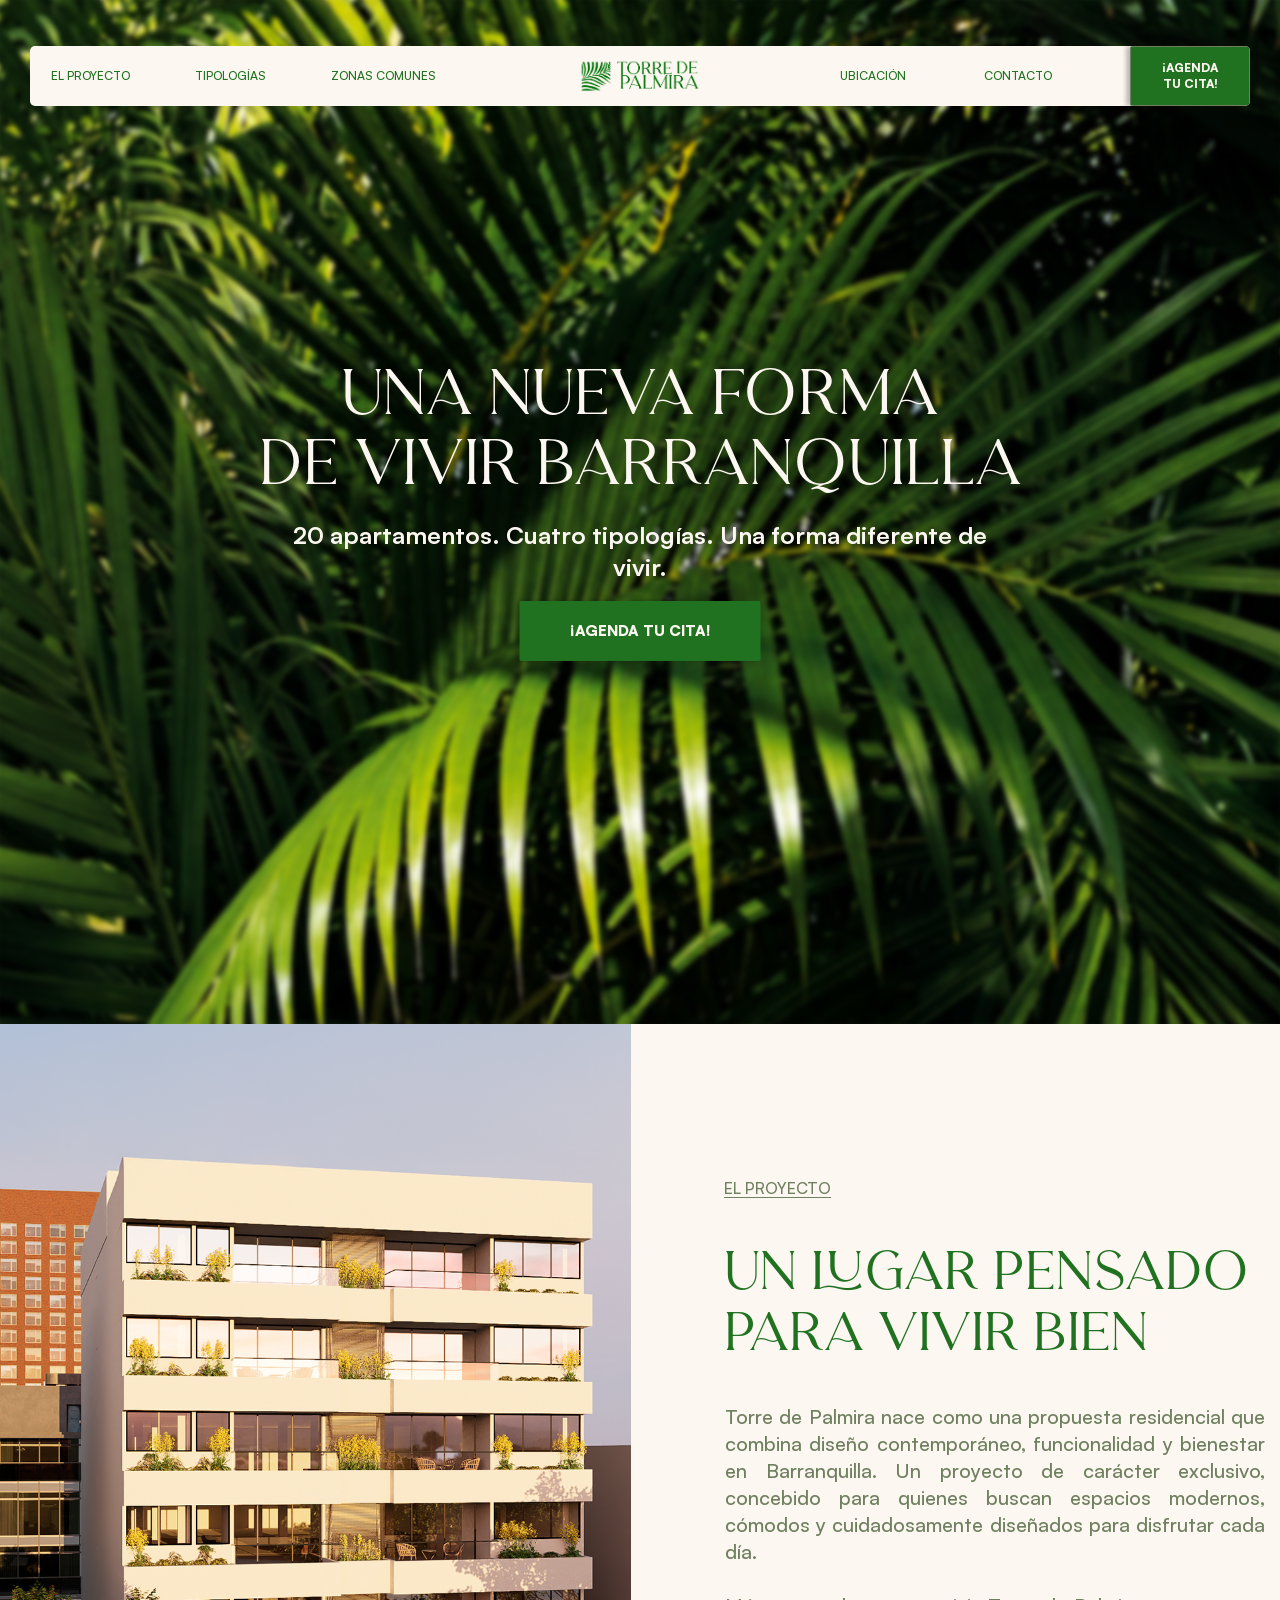
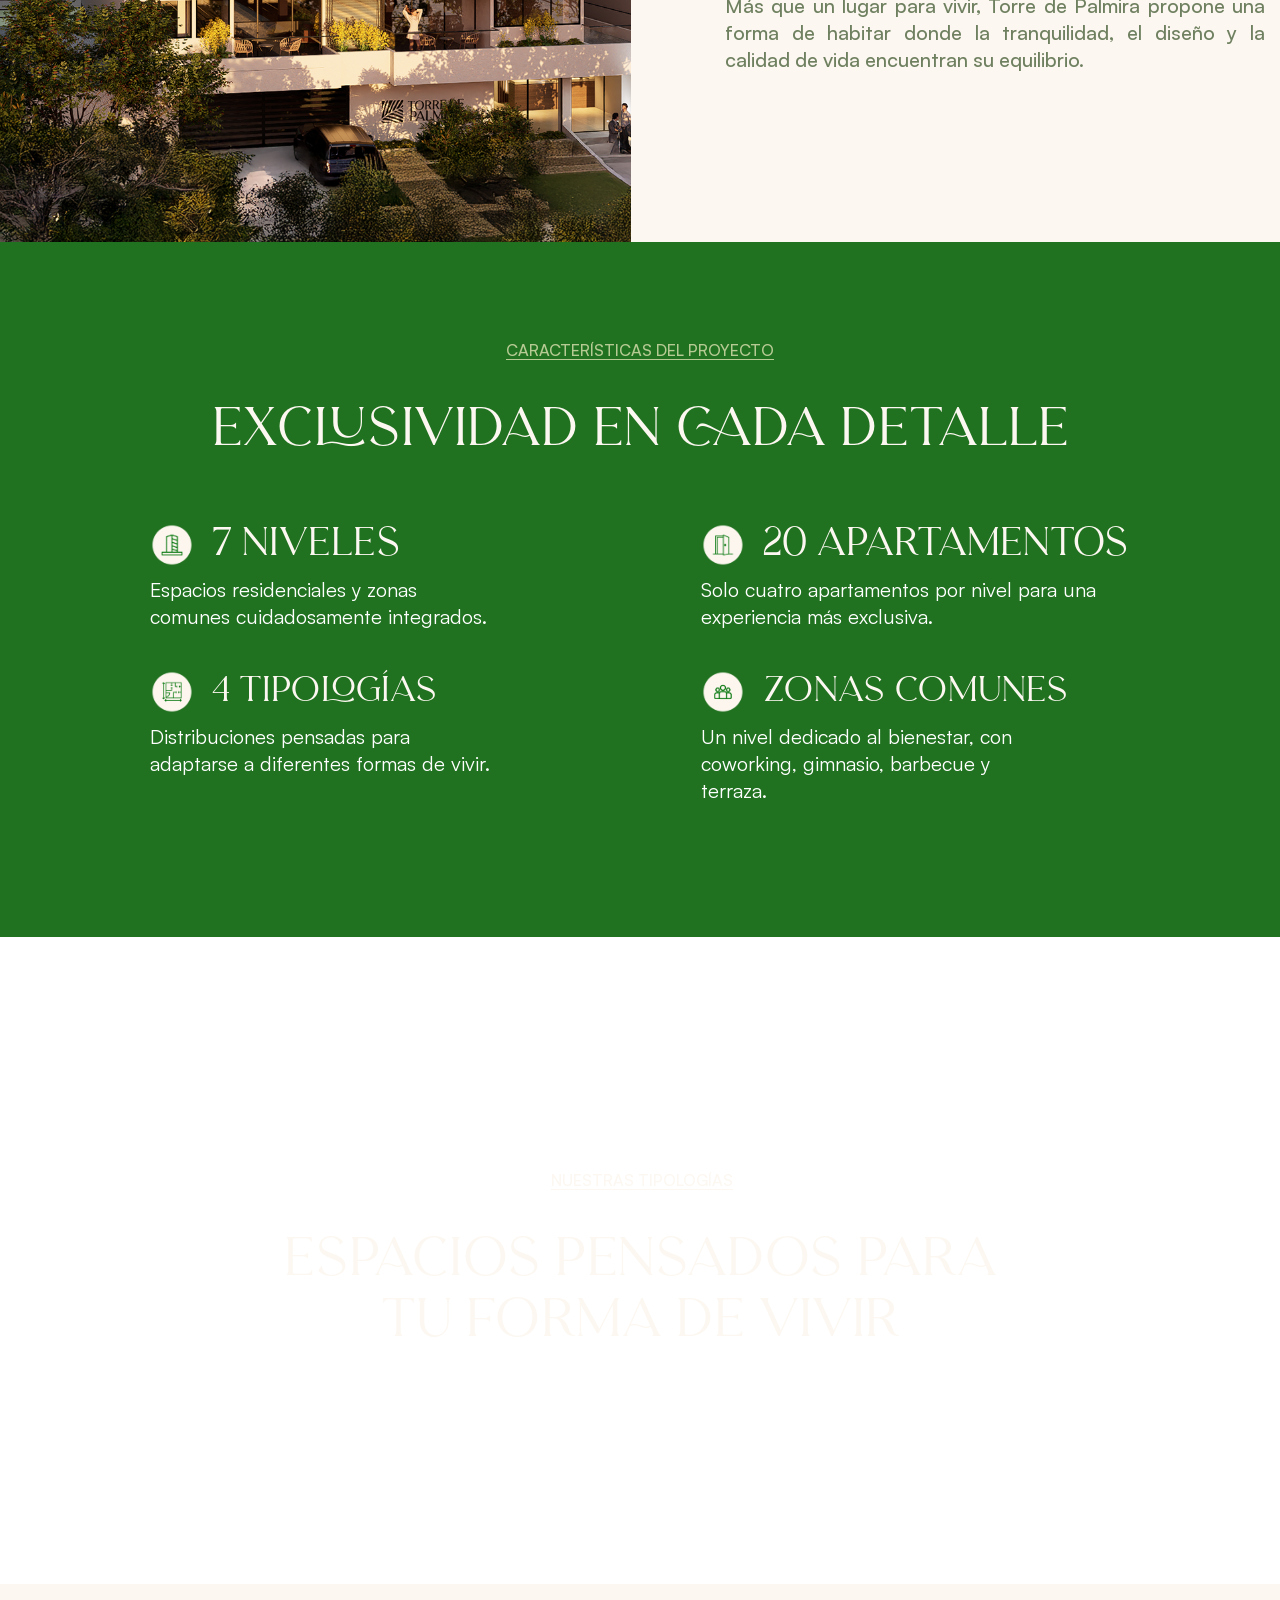
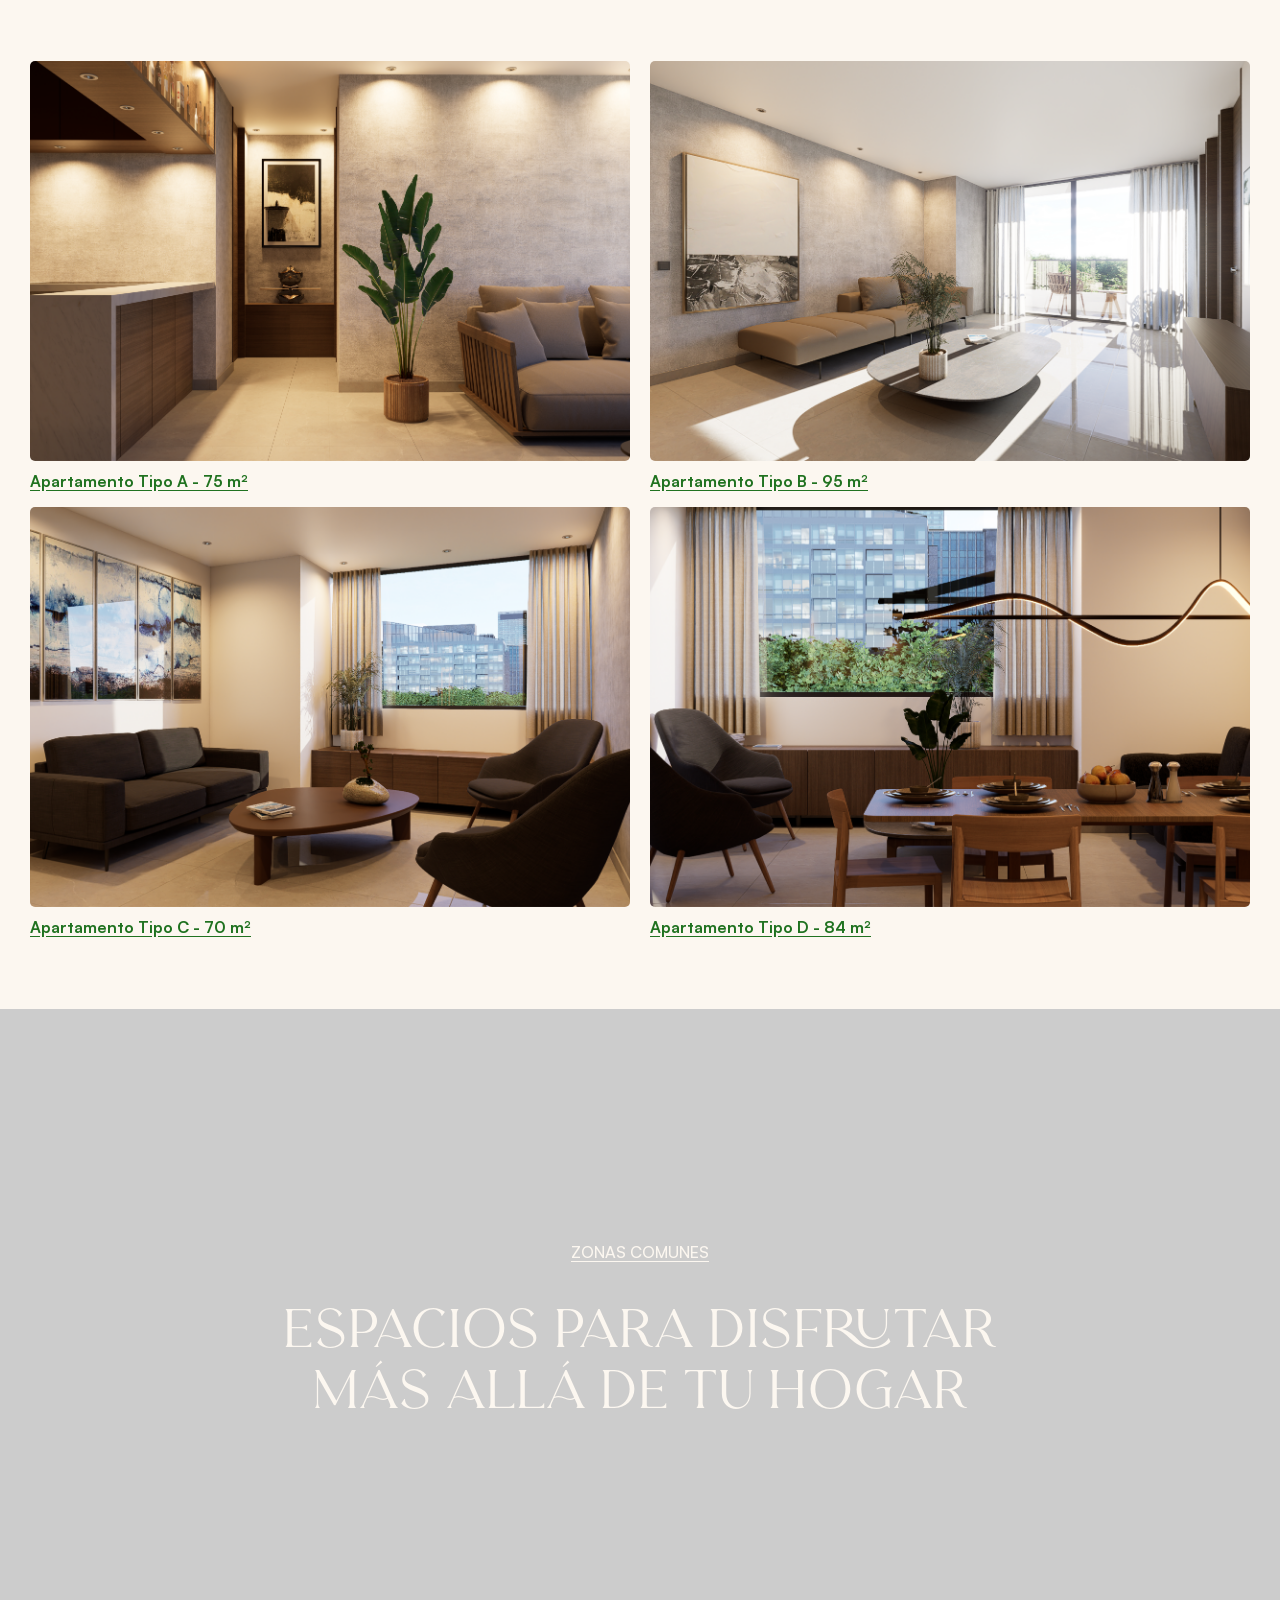
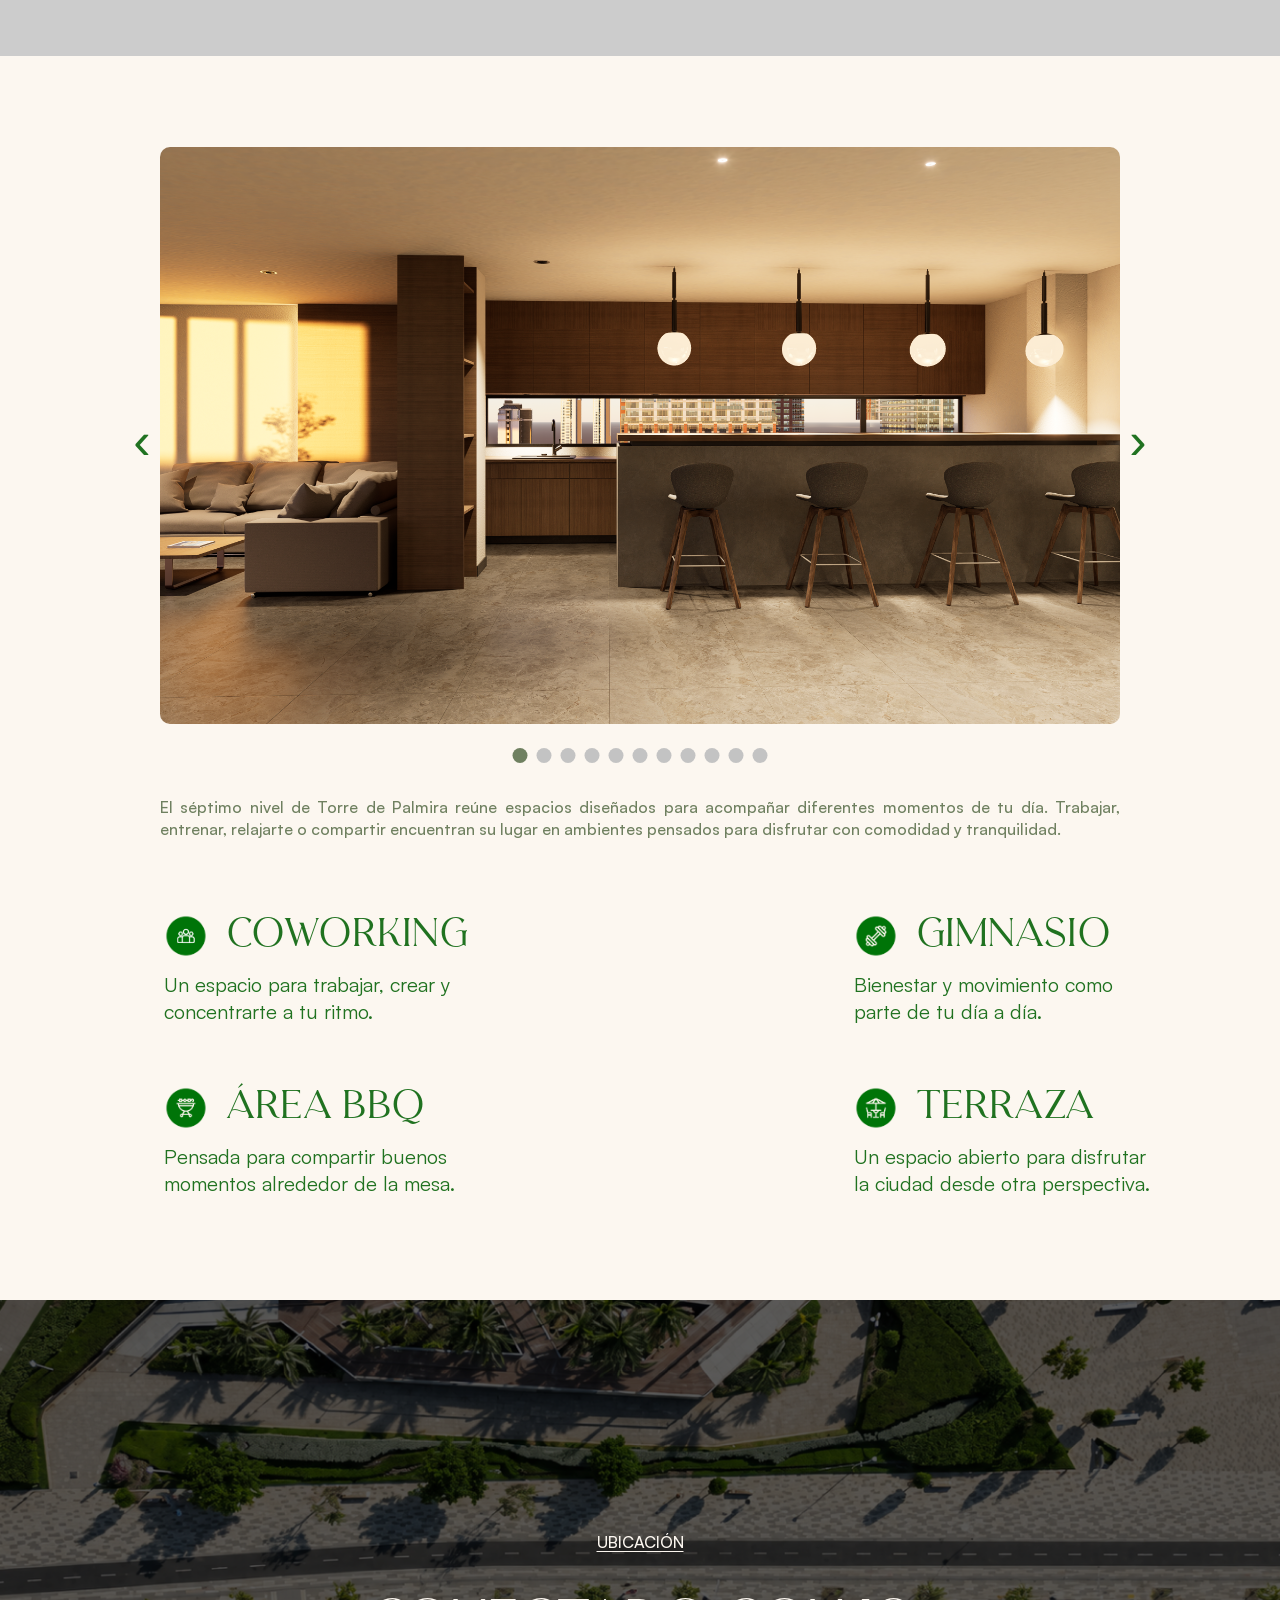
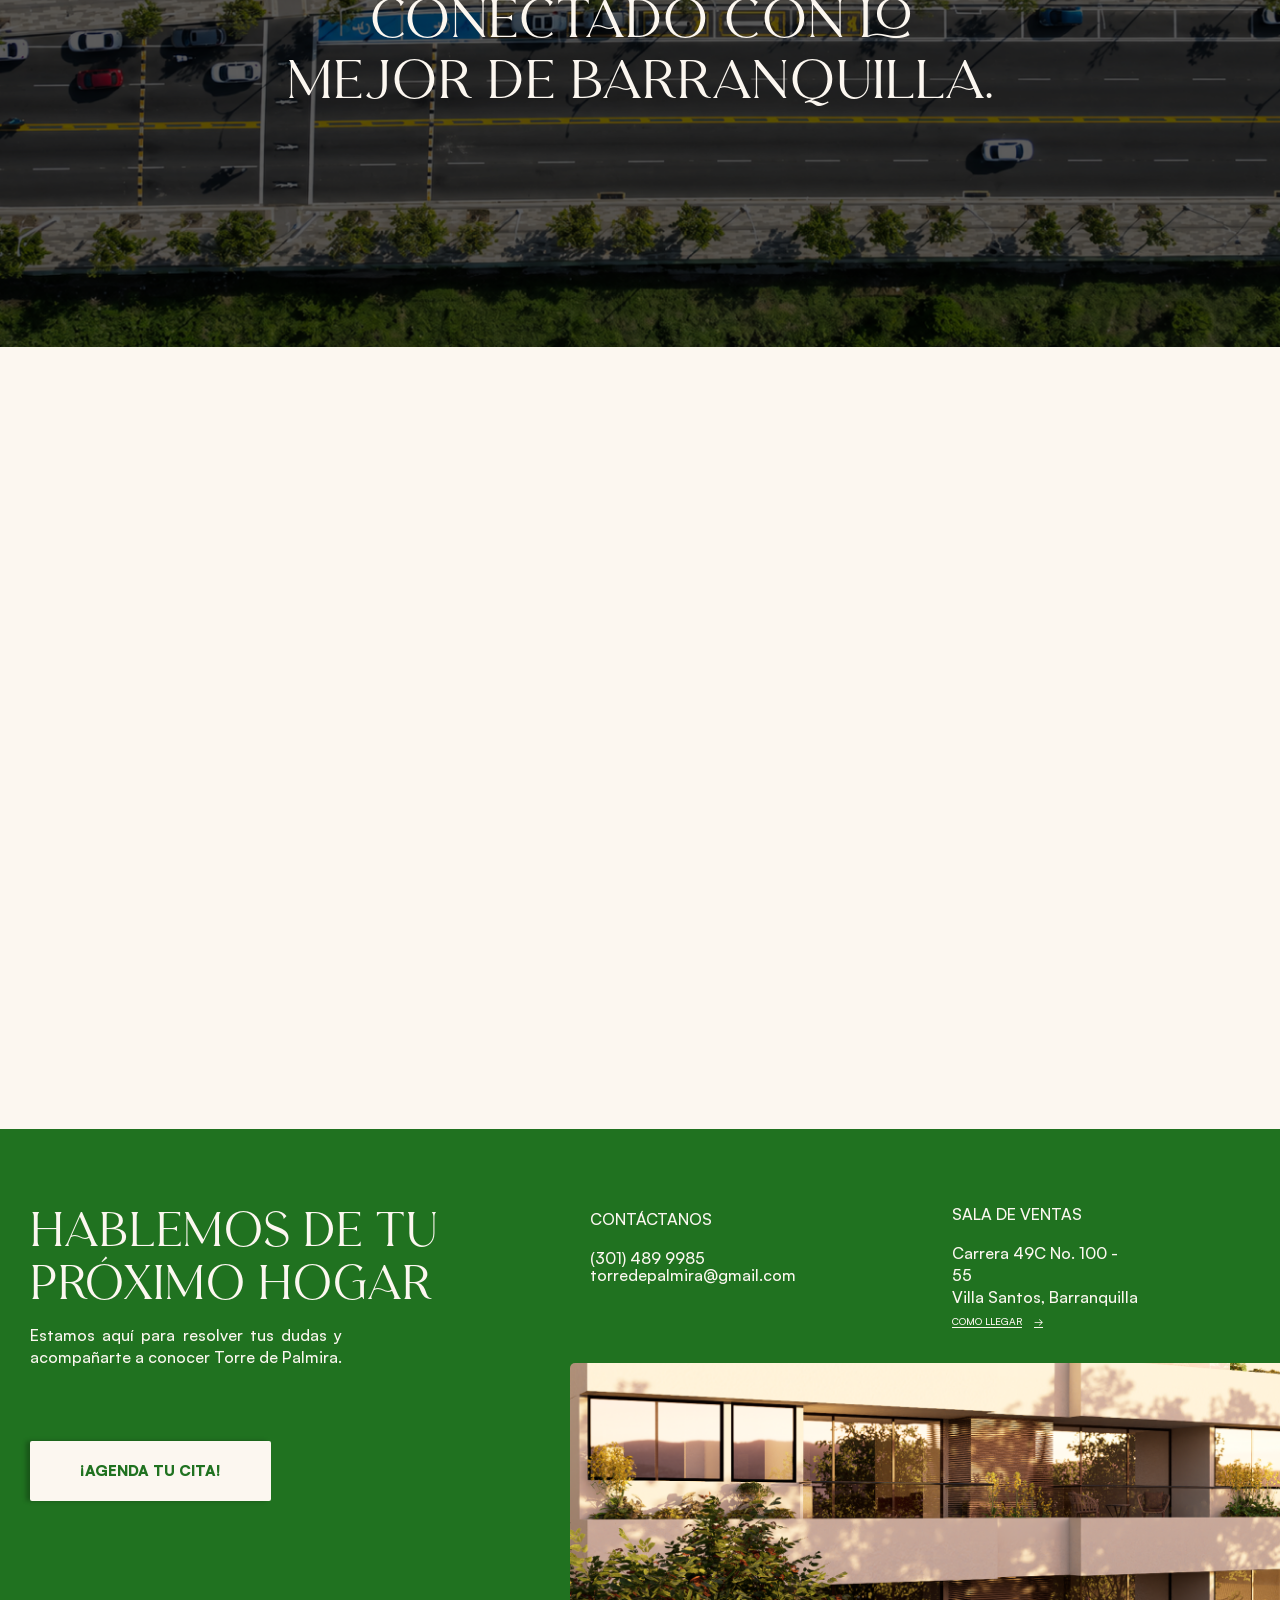
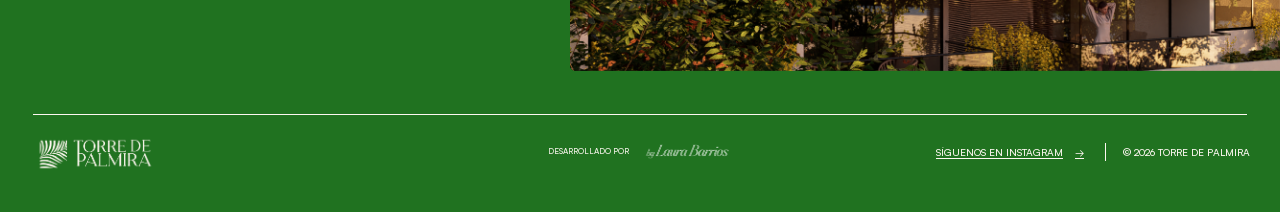
==== index.html @ 894e29ea "Initial commit" ====
<!DOCTYPE html>
<html lang="es">
<head>
  <meta charset="UTF-8">
  <meta name="viewport" content="width=device-width, initial-scale=1.0">

  <title>TDP</title>

  <link rel="stylesheet" href="TDP.css">
</head>

<body>


<header class="navbar">
  <nav class="navbar__container">

    <div class="navbar__left">
      <a href="#proyecto" class="navbar__link">EL PROYECTO</a>
      <a href="#tipologias" class="navbar__link">TIPOLOGÍAS</a>
      <a href="#zonas" class="navbar__link">ZONAS COMUNES</a>
    </div>

    <a href="#" class="navbar__logo">
      <img src="imgTDP/logoNAVBAR.png" alt="Logo TDP">
    </a>

    <div class="navbar__right">
      <a href="#ubicacion" class="navbar__link">UBICACIÓN</a>
      <a href="#contacto" class="navbar__link">CONTACTO</a>

      <a
  href="https://wa.me/573014899985"
  target="_blank"
  rel="noopener noreferrer"
  class="navbar__cta"
>
  ¡AGENDA TU CITA!
</a>

  </nav>
</header>



<section class="hero" id="inicio">

  <div class="hero__background"></div>

  <div class="hero__content">

    <h1 class="hero__title">
      UNA NUEVA FORMA<br>
      DE VIVIR BARRANQUILLA
    </h1>

    <p class="hero__subtitle">
      20 apartamentos. Cuatro tipologías. Una forma diferente de vivir.
    </p>

    <a
  href="https://wa.me/573014899985"
  target="_blank"
  rel="noopener noreferrer"
  class="hero__cta"
>
  ¡AGENDA TU CITA!
</a>

  </div>

</section>


<section class="hero2" id="proyecto">

  <div class="hero2__image">
    <img src="imgTDP/FOTO 2.png" alt="Torre de Palmira">
  </div>

  <div class="hero2__content">

    <a href="#proyecto" class="hero2__eyebrow">
      EL PROYECTO
    </a>

    <h2 class="hero2__title">
      Un lugar pensado para vivir bien
    </h2>

    <p class="hero2__text">Torre de Palmira nace como una propuesta residencial que combina diseño contemporáneo, funcionalidad y bienestar en Barranquilla. Un proyecto de carácter exclusivo, concebido para quienes buscan espacios modernos, cómodos y cuidadosamente diseñados para disfrutar cada día.<br><br>Más que un lugar para vivir, Torre de Palmira propone una forma de habitar donde la tranquilidad, el diseño y la calidad de vida encuentran su equilibrio.</p>

  </div>

</section>






<section class="hero3">

  <div class="hero3__header">

    <p class="hero3__eyebrow">
      CARACTERÍSTICAS DEL PROYECTO
    </p>

    <h2 class="hero3__title">
      Exclusividad en cada detalle
    </h2>

  </div>


  <div class="hero3__features">

    <!-- 7 NIVELES -->
    <div class="hero3__feature">

      <div class="hero3__feature-header">
        <img
          src="imgTDP/7 NIVELES.png"
          alt=""
          class="hero3__icon"
        >

        <h3 class="hero3__feature-title">
          7 niveles
        </h3>
      </div>

      <p class="hero3__feature-text">
        Espacios residenciales y zonas comunes cuidadosamente integrados.
      </p>

    </div>


    <!-- 20 APARTAMENTOS -->
    <div class="hero3__feature">

      <div class="hero3__feature-header">
        <img
          src="imgTDP/20 APARTAMENTOS.png"
          alt=""
          class="hero3__icon"
        >

        <h3 class="hero3__feature-title">
          20 APARTAMENTOS
        </h3>
      </div>

      <p class="hero3__feature-text hero3__feature-text--wide">
        Solo cuatro apartamentos por nivel para una experiencia más exclusiva.
      </p>

    </div>


    <!-- 4 TIPOLOGÍAS -->
    <div class="hero3__feature">

      <div class="hero3__feature-header">
        <img
          src="imgTDP/4 TIPOLOGIAS.png"
          alt=""
          class="hero3__icon"
        >

        <h3 class="hero3__feature-title hero3__feature-title--small">
          4 TIPOLOGÍAS
        </h3>
      </div>

      <p class="hero3__feature-text">
        Distribuciones pensadas para adaptarse a diferentes formas de vivir.
      </p>

    </div>


    <!-- ZONAS COMUNES -->
    <div class="hero3__feature">

      <div class="hero3__feature-header">
        <img
          src="imgTDP/ZONAS COMUNES.png"
          alt=""
          class="hero3__icon"
        >

        <h3 class="hero3__feature-title hero3__feature-title--small">
          ZONAS COMUNES
        </h3>
      </div>

      <p class="hero3__feature-text">
        Un nivel dedicado al bienestar, con coworking, gimnasio, barbecue y terraza.
      </p>

    </div>

  </div>

</section>





<section class="hero4" id="tipologias">

  <p class="hero4__eyebrow">
    NUESTRAS TIPOLOGÍAS
  </p>

  <h2 class="hero4__title">
    Espacios pensados para tu forma de vivir
  </h2>

</section>




<section class="hero5">

  <div class="hero5__grid">

    <a href="#" class="hero5__card">
      <div class="hero5__image-wrapper">
        <img
          src="imgTDP/APTO A.png"
          alt="Apartamento Tipo A"
          class="hero5__image"
        >
      </div>

      <p class="hero5__label">
        Apartamento Tipo A - 75 m²
      </p>
    </a>


    <a href="#" class="hero5__card">
      <div class="hero5__image-wrapper">
        <img
          src="imgTDP/APTO B.png"
          alt="Apartamento Tipo B"
          class="hero5__image"
        >
      </div>

      <p class="hero5__label">
        Apartamento Tipo B - 95 m²
      </p>
    </a>


    <a href="#" class="hero5__card">
      <div class="hero5__image-wrapper">
        <img
          src="imgTDP/APTO C.png"
          alt="Apartamento Tipo C"
          class="hero5__image"
        >
      </div>

      <p class="hero5__label">
        Apartamento Tipo C - 70 m²
      </p>
    </a>


    <a href="#" class="hero5__card">
      <div class="hero5__image-wrapper">
        <img
          src="imgTDP/APTO D.png"
          alt="Apartamento Tipo D"
          class="hero5__image"
        >
      </div>

      <p class="hero5__label">
        Apartamento Tipo D - 84 m²
      </p>
    </a>

  </div>

</section>





<section class="hero6" id="zonas">

  <div class="hero6__overlay"></div>

  <p class="hero6__eyebrow">
    ZONAS COMUNES
  </p>

  <h2 class="hero6__title">
    Espacios para disfrutar más allá de tu hogar
  </h2>

</section>





<section class="hero7">

  <!-- =========================
       CARRUSEL
  ========================== -->

  <div class="hero7__slider">

    <button
      class="hero7__arrow hero7__arrow--prev"
      type="button"
      aria-label="Imagen anterior"
    >
      ‹
    </button>

    <div class="hero7__slider-window">

      <div class="hero7__slider-track">

        <img
          src="imgTDP/1.png"
          alt="Zona común Torre de Palmira"
          class="hero7__slide"
        >

        <img
          src="imgTDP/2.png"
          alt="Zona común Torre de Palmira"
          class="hero7__slide"
        >

        <img
          src="imgTDP/3.png"
          alt="Zona común Torre de Palmira"
          class="hero7__slide"
        >

        <img
          src="imgTDP/4.png"
          alt="Zona común Torre de Palmira"
          class="hero7__slide"
        >

        <img
          src="imgTDP/5.png"
          alt="Zona común Torre de Palmira"
          class="hero7__slide"
        >

        <img
          src="imgTDP/6.png"
          alt="Zona común Torre de Palmira"
          class="hero7__slide"
        >

        <img
          src="imgTDP/7.png"
          alt="Zona común Torre de Palmira"
          class="hero7__slide"
        >

        <img
          src="imgTDP/8.png"
          alt="Zona común Torre de Palmira"
          class="hero7__slide"
        >

        <img
          src="imgTDP/9.png"
          alt="Zona común Torre de Palmira"
          class="hero7__slide"
        >

        <img
          src="imgTDP/10.png"
          alt="Zona común Torre de Palmira"
          class="hero7__slide"
        >

        <img
          src="imgTDP/11.png"
          alt="Zona común Torre de Palmira"
          class="hero7__slide"
        >

      </div>

    </div>

    <button
      class="hero7__arrow hero7__arrow--next"
      type="button"
      aria-label="Siguiente imagen"
    >
      ›
    </button>

  </div>


  <!-- INDICADORES -->

  <div class="hero7__dots"></div>


  <!-- =========================
       INTRODUCCIÓN
  ========================== -->

  <p class="hero7__intro">
    El séptimo nivel de Torre de Palmira reúne espacios diseñados para acompañar diferentes momentos de tu día. Trabajar, entrenar, relajarte o compartir encuentran su lugar en ambientes pensados para disfrutar con comodidad y tranquilidad.
  </p>


  <!-- =========================
       CARACTERÍSTICAS
  ========================== -->

  <div class="hero7__features">

    <!-- COWORKING -->

    <div class="hero7__feature">

      <div class="hero7__feature-header">
        <img
          src="imgTDP/COWORKING.png"
          alt=""
          class="hero7__icon"
        >

        <h3 class="hero7__feature-title">
          COWORKING
        </h3>
      </div>

      <p class="hero7__feature-text">
        Un espacio para trabajar, crear y concentrarte a tu ritmo.
      </p>

    </div>


    <!-- GIMNASIO -->

    <div class="hero7__feature">

      <div class="hero7__feature-header">
        <img
          src="imgTDP/GIMANSIO.png"
          alt=""
          class="hero7__icon"
        >

        <h3 class="hero7__feature-title">
          GIMNASIO
        </h3>
      </div>

      <p class="hero7__feature-text hero7__feature-text--short">
        Bienestar y movimiento como parte de tu día a día.
      </p>

    </div>


    <!-- BBQ -->

    <div class="hero7__feature">

      <div class="hero7__feature-header">
        <img
          src="imgTDP/BBQ.png"
          alt=""
          class="hero7__icon"
        >

        <h3 class="hero7__feature-title">
          ÁREA BBQ
        </h3>
      </div>

      <p class="hero7__feature-text">
        Pensada para compartir buenos momentos alrededor de la mesa.
      </p>

    </div>


    <!-- TERRAZA -->

    <div class="hero7__feature">

      <div class="hero7__feature-header">
        <img
          src="imgTDP/TERRAZA.png"
          alt=""
          class="hero7__icon"
        >

        <h3 class="hero7__feature-title">
          TERRAZA
        </h3>
      </div>

      <p class="hero7__feature-text hero7__feature-text--terrace">
        Un espacio abierto para disfrutar la ciudad desde otra perspectiva.
      </p>

    </div>

  </div>

</section>










<section class="hero8" id="ubicacion">

  <div class="hero8__overlay"></div>

  <p class="hero8__eyebrow">
    UBICACIÓN
  </p>

  <h2 class="hero8__title">
    Conectado con lo mejor de Barranquilla.
  </h2>

</section>





<section class="hero9">

  <div class="hero9__map">

    <iframe
      src="https://www.google.com/maps?q=Cra.%2049c%20%23%20100-55%2C%20Barranquilla%2C%20Colombia&output=embed"
      loading="lazy"
      allowfullscreen
      referrerpolicy="no-referrer-when-downgrade"
      title="Ubicación Torre de Palmira">
    </iframe>

  </div>

</section>





<footer class="footer" id="contacto">

  <!-- =========================
       BLOQUE IZQUIERDO
  ========================== -->

  <div class="footer__intro">

    <h2 class="footer__title">
      HABLEMOS DE TU<br>
      PRÓXIMO HOGAR
    </h2>

    <p class="footer__description">
      Estamos aquí para resolver tus dudas y acompañarte a conocer Torre de Palmira.
    </p>

    <a
  href="https://wa.me/573014899985"
  target="_blank"
  rel="noopener noreferrer"
  class="footer__cta"
>
  ¡AGENDA TU CITA!
</a>

  </div>


  <!-- =========================
       CONTACTO
  ========================== -->

  <div class="footer__contact">

    <h3 class="footer__heading">
      CONTÁCTANOS
    </h3>

    <a
  href="https://wa.me/573014899985"
  target="_blank"
  rel="noopener noreferrer"
  class="footer__contact-link"
>
  (301) 489 9985
</a>

    <p class="footer__contact-link footer__email">
  torredepalmira@gmail.com
</p>

  </div>


  <!-- =========================
       SALA DE VENTAS
  ========================== -->

  <div class="footer__sales">

    <h3 class="footer__heading">
      SALA DE VENTAS
    </h3>

    <p class="footer__address">
      Carrera 49C No. 100 - 55<br>
      Villa Santos, Barranquilla
    </p>

    <a
  href="https://www.google.com/maps/search/?api=1&query=Cra.%2049C%20%23100-55%2C%20Villa%20Santos%2C%20Barranquilla%2C%20Colombia"
  target="_blank"
  rel="noopener noreferrer"
  class="footer__directions"
>
  COMO LLEGAR
  <span class="footer__mini-arrow">→</span>
</a>

  </div>


  <!-- =========================
       IMAGEN
  ========================== -->

  <div class="footer__image">
    <img
      src="imgTDP/FOTO FOOTER.png"
      alt="Torre de Palmira"
    >
  </div>


  <!-- =========================
       PARTE INFERIOR
  ========================== -->

  <div class="footer__bottom">

    <div class="footer__brand">
      <img
        src="imgTDP/logoFOOTER.png"
        alt="Torre de Palmira"
      >
    </div>


    <div class="footer__group13">

  <span class="footer__developed">
    DESARROLLADO POR
  </span>

  <a
    href="https://www.instagram.com/bylaurabarrios"
    target="_blank"
    rel="noopener noreferrer"
    class="footer__designer"
  >
    <img
      src="imgTDP/bylaura.png"
      alt="By Laura Barrios"
    >
  </a>

</div>


    <div class="footer__legal">

      <a
  href="https://www.instagram.com/torredepalmira/"
  target="_blank"
  rel="noopener noreferrer"
  class="footer__instagram"
>
  SÍGUENOS EN INSTAGRAM
  <span class="footer__mini-arrow">→</span>
</a>

      <span class="footer__separator"></span>

      <p class="footer__copyright">
        © 2026 TORRE DE PALMIRA
      </p>

    </div>

  </div>

</footer>

<script src="TDP.js"></script>
</body>
</html>
---- TDP.css ----
/* =========================
   SATOSHI
========================= */

@font-face {
  font-family: 'Satoshi';
  src: url('./fonts/Satoshi-Regular.ttf') format('truetype');
  font-weight: 400;
  font-style: normal;
  font-display: swap;
}

@font-face {
  font-family: 'Satoshi';
  src: url('./fonts/Satoshi-Medium.ttf') format('truetype');
  font-weight: 500;
  font-style: normal;
  font-display: swap;
}

@font-face {
  font-family: 'Satoshi';
  src: url('./fonts/Satoshi-Bold.ttf') format('truetype');
  font-weight: 700;
  font-style: normal;
  font-display: swap;
}

@font-face {
  font-family: 'Satoshi';
  src: url('./fonts/Satoshi-Black.ttf') format('truetype');
  font-weight: 900;
  font-style: normal;
  font-display: swap;
}

@font-face {
  font-family: 'Carentro';
  src: url('./fonts/carentro-regular.woff2') format('woff2');
  font-weight: 400;
  font-style: normal;
  font-display: swap;
}

/* =========================
   RESET
========================= */

* {
  margin: 0;
  padding: 0;
  box-sizing: border-box;
}

html {
  scroll-behavior: smooth;
}

body {
  width: 100%;
  min-height: 100vh;

  font-family: 'Satoshi', sans-serif;
}




/* =========================
   NAVBAR
========================= */

.navbar {
  position: fixed;

  top: 46px;
  left: 50%;

  width: calc(100% - 60px);
  height: 60px;

  transform: translateX(-50%);

  z-index: 1000;

  transition:
    width 0.55s cubic-bezier(0.65, 0, 0.35, 1);
}

.navbar__container {
  position: relative;

  width: 100%;
  height: 60px;

  background: #FCF7F0;
  border-radius: 5px;

  display: flex;
  align-items: center;

  overflow: hidden;

  transition:
    border-radius 0.55s cubic-bezier(0.65, 0, 0.35, 1);
}


/* =========================
   NAVBAR - IZQUIERDA
========================= */

.navbar__left {
  height: 100%;

  display: flex;
  align-items: center;

  gap: 65px;

  padding-left: 21px;
}


/* =========================
   NAVBAR - LINKS
========================= */

.navbar__link {
  font-weight: 500;
  font-size: 12px;
  line-height: 16px;

  color: #207220;

  text-decoration: none;
  white-space: nowrap;
}


/* =========================
   NAVBAR - LOGO
========================= */

.navbar__logo {
  position: absolute;

  left: 50%;
  top: 50%;

  transform: translate(-50%, -50%);

  width: 124px;
  height: 38px;

  display: flex;
  align-items: center;
  justify-content: center;
}

.navbar__logo img {
  width: 100%;
  height: 100%;

  object-fit: contain;
  display: block;
}


/* =========================
   NAVBAR - DERECHA
========================= */

.navbar__right {
  margin-left: auto;

  height: 100%;

  display: flex;
  align-items: center;

  gap: 78px;
}


/* =========================
   NAVBAR - CTA
========================= */

.navbar__cta {
  width: 120px;
  height: 60px;

  display: flex;
  align-items: center;
  justify-content: center;

  padding: 0 25px;

  background: #207220;

  border: 1px solid #6F8060;
  border-radius: 2px;

  box-shadow: -4px 0px 4px rgba(0, 0, 0, 0.25);

  font-weight: 900;
  font-size: 12px;
  line-height: 16px;

  text-align: center;

  color: #FCF7F0;

  text-decoration: none;
}

/* =========================
   NAVBAR - ESTADO CONTRAÍDO
========================= */

.navbar.is-scrolling {
  width: 154px;
}

.navbar.is-scrolling .navbar__container {
  border-radius: 5px;
}

.navbar__left,
.navbar__right {
  opacity: 1;
  visibility: visible;

  /*
    Al ABRIR:
    esperamos a que la navbar termine de expandirse
    antes de mostrar los links.
  */
  transition:
    opacity 0.25s ease 0.5s,
    visibility 0s linear 0.5s;
}


/* Mientras está contraída */

.navbar.is-scrolling .navbar__left,
.navbar.is-scrolling .navbar__right {
  opacity: 0;
  visibility: hidden;
  pointer-events: none;

  /*
    Al CERRAR:
    desaparecen inmediatamente.
  */
  transition:
    opacity 0.15s ease,
    visibility 0s linear 0.15s;
}


/* El logo siempre permanece visible */

.navbar__logo {
  transition: opacity 0.3s ease;
}







/* =========================
   HERO 1
========================= */

.hero {
  position: relative;

  width: 100%;
  height: 1024px;

  overflow: hidden;
}


/* =========================
   HERO - IMAGEN
========================= */

.hero__background {
  position: absolute;

  /* Extendemos ligeramente la imagen para que
     el blur no genere bordes transparentes */
  inset: -5px;

  background-image: url('./imgTDP/FOTO\ 1.png');
  background-position: center;
  background-size: cover;
  background-repeat: no-repeat;

  filter: blur(2.5px);

  z-index: 0;
}


/* =========================
   HERO - CONTENIDO
========================= */

.hero__content {
  position: relative;

  width: 100%;
  height: 100%;

  z-index: 1;
}


/* =========================
   HERO - TÍTULO
========================= */

.hero__title {
  position: absolute;

  width: 788px;

  left: 50%;
  top: 363px;

  transform: translateX(-50%);

  font-family: 'Carentro', serif;
  font-weight: 400;
  font-size: 64px;
  line-height: 70px;

  text-align: center;

  color: #FCF7F0;
}


/* =========================
   HERO - SUBTÍTULO
========================= */

.hero__subtitle {
  position: absolute;

  width: 728px;

  left: 50%;
  top: 519px;

  transform: translateX(-50%);

  font-family: 'Satoshi', sans-serif;
  font-weight: 700;
  font-size: 24px;
  line-height: 32px;

  text-align: center;

  color: #FCF7F0;
}


/* =========================
   HERO - CTA
========================= */

.hero__cta {
  position: absolute;

  width: 241px;
  height: 60px;

  left: 50%;
  top: 601px;

  transform: translateX(-50%);

  display: flex;
  align-items: center;
  justify-content: center;

  background: #207220;

  box-shadow: -4px 0px 4px rgba(0, 0, 0, 0.25);

  border-radius: 2px;

  font-family: 'Satoshi', sans-serif;
  font-weight: 900;
  font-size: 15px;
  line-height: 20px;

  text-align: center;
  text-decoration: none;

  color: #FCF7F0;
}








/* =========================
   HERO 2
========================= */

.hero2 {
  position: relative;

  width: 100%;
  height: 818px;

  display: flex;

  background: #FCF7F0;
}


/* =========================
   HERO 2 - IMAGEN
========================= */

.hero2__image {
  width: 49.3%;
  height: 818px;

  flex-shrink: 0;
  overflow: hidden;
}

.hero2__image img {
  width: 100%;
  height: 100%;

  object-fit: cover;
  display: block;
}


/* =========================
   HERO 2 - CONTENIDO
========================= */

.hero2__content {
  position: relative;

  flex: 1;
  height: 100%;
}


/* =========================
   HERO 2 - EYEBROW
========================= */

.hero2__eyebrow {
  position: absolute;

  left: 93px;
  top: 153px;

  font-family: 'Satoshi', sans-serif;
  font-weight: 500;
  font-size: 16px;
  line-height: 22px;

  color: #6F8060;

  text-decoration: underline;
  text-underline-offset: 3px;
}


/* =========================
   HERO 2 - TÍTULO
========================= */

.hero2__title {
  position: absolute;

  width: 541px;

  left: 93px;
  top: 221px;

  font-family: 'Carentro', serif;
  font-weight: 400;
  font-size: 55px;
  line-height: 61px;

  color: #207220;
}


/* =========================
   HERO 2 - TEXTO
========================= */

.hero2__text {
  position: absolute;

  width: 540px;

  left: 94px;
  top: 379px;

  font-family: 'Satoshi', sans-serif;
  font-weight: 500;
  font-size: 20px;
  line-height: 27px;

  text-align: justify;

  color: #6F8060;
}









/* =========================
   HERO 3
========================= */

.hero3 {
  position: relative;

  width: 100%;
  height: 695px;

  background: #207220;

  overflow: hidden;
}


/* =========================
   HERO 3 - HEADER
========================= */

.hero3__header {
  width: 100%;
  text-align: center;
}


/* CARACTERÍSTICAS DEL PROYECTO */

.hero3__eyebrow {
  position: absolute;

  top: 97px;
  left: 50%;

  transform: translateX(-50%);

  font-family: 'Satoshi', sans-serif;
  font-weight: 500;

  font-size: 16px;
  line-height: 22px;

  color: #B6CA93;

  text-decoration: underline;
  text-underline-offset: 3px;

  white-space: nowrap;
}


/* Exclusividad en cada detalle */

.hero3__title {
  position: absolute;

  top: 159px;
  left: 50%;

  transform: translateX(-50%);

  width: 872px;

  font-family: 'Carentro', serif;
  font-weight: 400;

  font-size: 55px;
  line-height: 61px;

  text-align: center;

  color: #FCF7F0;
}


/* =========================
   HERO 3 - CARACTERÍSTICAS
========================= */

.hero3__features {
  position: absolute;

  width: 980px;

  left: 50%;
  top: 281px;

  transform: translateX(-50%);

  display: grid;

  grid-template-columns: 430px 430px;

  column-gap: 121px;
  row-gap: 40px;
}


/* =========================
   HERO 3 - FEATURE
========================= */

.hero3__feature {
  width: 430px;
}


/* Icono + título */

.hero3__feature-header {
  display: flex;
  align-items: center;

  height: 44px;
}


/* ICONOS */

.hero3__icon {
  width: 44px;
  height: 44px;

  flex-shrink: 0;

  object-fit: contain;
}


/* =========================
   HERO 3 - TÍTULOS
========================= */

.hero3__feature-title {
  margin-left: 18px;

  font-family: 'Carentro', serif;
  font-weight: 400;

  font-size: 40px;
  line-height: 44px;

  color: #FCF7F0;

  white-space: nowrap;
}


/* Segunda fila en Figma usa 36px */

.hero3__feature-title--small {
  font-size: 36px;
  line-height: 40px;
}


/* =========================
   HERO 3 - DESCRIPCIÓN
========================= */

.hero3__feature-text {
  width: 340px;

  margin-top: 9px;

  font-family: 'Satoshi', sans-serif;
  font-weight: 400;

  font-size: 20px;
  line-height: 27px;

  color: #FFFFFF;
}


/* Texto de 20 apartamentos es más ancho */

.hero3__feature-text--wide {
  width: 430px;
}









/* =========================
   HERO 4
========================= */

.hero4 {
  position: relative;

  width: 100%;
  height: 647px;

  background-image: url('./imgTDP/FOTO\ 3.png');
  background-size: cover;
  background-position: center;
  background-repeat: no-repeat;

  overflow: hidden;
}


/* =========================
   HERO 4 - EYEBROW
========================= */

.hero4__eyebrow {
  position: absolute;

  top: 232px;
  left: 50%;

  transform: translateX(-50%);

  width: 178px;

  font-family: 'Satoshi', sans-serif;
  font-weight: 500;

  font-size: 16px;
  line-height: 22px;

  text-align: center;

  text-decoration: underline;
  text-underline-offset: 3px;

  color: #FCF7F0;

  white-space: nowrap;
}


/* =========================
   HERO 4 - TÍTULO
========================= */

.hero4__title {
  position: absolute;

  top: 294px;
  left: 50%;

  transform: translateX(-50%);

  width: 725px;

  font-family: 'Carentro', serif;
  font-weight: 400;

  font-size: 55px;
  line-height: 61px;

  text-align: center;

  color: #FCF7F0;
}











/* =========================
   HERO 5
========================= */

.hero5 {
  position: relative;

  width: 100%;
  height: 1025px;

  background: #FCF7F0;

  overflow: hidden;
}


/* =========================
   HERO 5 - GRID
========================= */

.hero5__grid {
  position: absolute;

  top: 77px;
  left: 30px;
  right: 30px;

  display: grid;

  grid-template-columns: repeat(2, minmax(0, 1fr));

  column-gap: 20px;
  row-gap: 15px;
}


/* =========================
   HERO 5 - CARD
========================= */

.hero5__card {
  display: block;

  min-width: 0;

  text-decoration: none;

  color: inherit;
}


/* =========================
   HERO 5 - IMAGEN
========================= */

.hero5__image-wrapper {
  width: 100%;
  height: 400px;

  overflow: hidden;

  border-radius: 5px;
}

.hero5__image {
  width: 100%;
  height: 100%;

  display: block;

  object-fit: cover;

  transform: scale(1);

  transition:
    transform 0.55s cubic-bezier(0.22, 1, 0.36, 1);
}


/* =========================
   HERO 5 - TEXTO
========================= */

.hero5__label {
  display: inline-block;

  margin-top: 9px;

  font-family: 'Satoshi', sans-serif;
  font-weight: 700;

  font-size: 16px;
  line-height: 22px;

  color: #207220;

  text-decoration: underline;
  text-underline-offset: 3px;

  transform: scale(1);
  transform-origin: left center;

  transition:
    transform 0.45s cubic-bezier(0.22, 1, 0.36, 1);
}


/* =========================
   HERO 5 - HOVER
========================= */

.hero5__card:hover .hero5__image {
  transform: scale(1.035);
}

.hero5__card:hover .hero5__label {
  transform: scale(1.04);
}









/* =========================
   HERO 6
========================= */

.hero6 {
  position: relative;

  width: 100%;
  height: 647px;

  background-image: url('./imgTDP/FOTO\ 4.png');
  background-size: cover;
  background-position: center;
  background-repeat: no-repeat;

  overflow: hidden;
}


/* =========================
   HERO 6 - OVERLAY
========================= */

.hero6__overlay {
  position: absolute;

  inset: 0;

  background: #000000;

  opacity: 0.2;

  z-index: 0;
}


/* =========================
   HERO 6 - EYEBROW
========================= */

.hero6__eyebrow {
  position: absolute;

  top: 232px;
  left: 50%;

  transform: translateX(-50%);

  width: 138px;

  font-family: 'Satoshi', sans-serif;
  font-weight: 500;

  font-size: 16px;
  line-height: 22px;

  text-align: center;

  text-decoration: underline;
  text-underline-offset: 3px;

  color: #FCF7F0;

  white-space: nowrap;

  z-index: 1;
}


/* =========================
   HERO 6 - TÍTULO
========================= */

.hero6__title {
  position: absolute;

  top: 294px;
  left: 50%;

  transform: translateX(-50%);

  width: 725px;

  font-family: 'Carentro', serif;
  font-weight: 400;

  font-size: 55px;
  line-height: 61px;

  text-align: center;

  color: #FCF7F0;

  z-index: 1;
}










/* =========================
   HERO 7
========================= */

.hero7 {
  position: relative;

  width: 100%;
  height: 1244px;

  background: #FCF7F0;

  overflow: hidden;
}


/* =========================
   CARRUSEL
========================= */

.hero7__slider {
  position: absolute;

  top: 91px;
  left: 50%;

  transform: translateX(-50%);

  width: 100%;
  height: 577px;
}


/* Ventana de imagen */

.hero7__slider-window {
  position: absolute;

  width: 960px;
  height: 577px;

  left: 50%;
  top: 0;

  transform: translateX(-50%);

  overflow: hidden;

  border-radius: 10px;
}


/* Track */

.hero7__slider-track {
  display: flex;

  width: 100%;
  height: 100%;

  transition: transform 0.7s cubic-bezier(0.65, 0, 0.35, 1);
}


/* Cada imagen */

.hero7__slide {
  width: 100%;
  height: 577px;

  flex: 0 0 100%;

  object-fit: cover;

  display: block;
}


/* =========================
   FLECHAS
========================= */

.hero7__arrow {
  position: absolute;

  top: 273px;

  width: 42px;
  height: 42px;

  padding: 0;

  display: flex;
  align-items: center;
  justify-content: center;

  border: none;

  background: transparent;

  color: #207220;

  font-family: Arial, sans-serif;

  font-size: 52px;
  font-weight: 300;
  line-height: 1;

  cursor: pointer;

  z-index: 2;

  transition: transform 0.25s ease;
}

.hero7__arrow:hover {
  transform: scale(1.15);
}


/* Izquierda */

.hero7__arrow--prev {
  left: 121px;
}


/* Derecha */

.hero7__arrow--next {
  right: 121px;
}


/* =========================
   INDICADORES
========================= */

.hero7__dots {
  position: absolute;

  top: 692px;
  left: 50%;

  transform: translateX(-50%);

  display: flex;

  align-items: center;

  gap: 9px;
}


.hero7__dot {
  width: 15px;
  height: 15px;

  padding: 0;

  border: none;
  border-radius: 50%;

  background: #C3C3C3;

  cursor: pointer;

  transition:
    background 0.3s ease,
    transform 0.3s ease;
}


.hero7__dot:hover {
  transform: scale(1.15);
}


.hero7__dot.is-active {
  background: #6F8060;
}


/* =========================
   INTRO
========================= */

.hero7__intro {
  position: absolute;

  width: 960px;

  left: 50%;
  top: 740px;

  transform: translateX(-50%);

  font-family: 'Satoshi', sans-serif;
  font-weight: 500;

  font-size: 16px;
  line-height: 22px;

  text-align: justify;

  color: #6F8060;
}


/* =========================
   FEATURES
========================= */

.hero7__features {
  position: absolute;

  width: 952px;

  left: 50%;
  top: 858px;

  transform: translateX(-50%);

  display: grid;

  grid-template-columns: 340px 300px;

  column-gap: 350px;
  row-gap: 61px;
}


/* Feature */

.hero7__feature {
  min-width: 0;
}


/* Icono + título */

.hero7__feature-header {
  display: flex;

  align-items: center;

  height: 44px;
}


/* Iconos */

.hero7__icon {
  width: 44px;
  height: 44px;

  flex-shrink: 0;

  object-fit: contain;
}


/* Título */

.hero7__feature-title {
  margin-left: 18px;

  font-family: 'Carentro', serif;
  font-weight: 400;

  font-size: 40px;
  line-height: 44px;

  color: #207220;

  white-space: nowrap;
}


/* Texto */

.hero7__feature-text {
  width: 340px;

  margin-top: 13px;

  font-family: 'Satoshi', sans-serif;
  font-weight: 400;

  font-size: 20px;
  line-height: 27px;

  color: #207220;
}


.hero7__feature-text--short {
  width: 280px;
}


.hero7__feature-text--terrace {
  width: 300px;
}








/* =========================
   HERO 8
========================= */

.hero8 {
  position: relative;

  width: 100%;
  height: 647px;

  background-image: url('./imgTDP/FOTO\ 5.png');
  background-size: cover;
  background-position: center;
  background-repeat: no-repeat;

  overflow: hidden;
}


/* =========================
   HERO 8 - OVERLAY
========================= */

.hero8__overlay {
  position: absolute;

  inset: 0;

  background: #000000;

  opacity: 0.4;

  z-index: 0;
}


/* =========================
   HERO 8 - EYEBROW
========================= */

.hero8__eyebrow {
  position: absolute;

  top: 231px;
  left: 50%;

  transform: translateX(-50%);

  width: 88px;

  font-family: 'Satoshi', sans-serif;
  font-weight: 500;

  font-size: 16px;
  line-height: 22px;

  text-align: center;

  text-decoration: underline;
  text-underline-offset: 3px;

  color: #FCF7F0;

  white-space: nowrap;

  z-index: 1;
}


/* =========================
   HERO 8 - TÍTULO
========================= */

.hero8__title {
  position: absolute;

  top: 293px;
  left: 50%;

  transform: translateX(-50%);

  width: 725px;

  font-family: 'Carentro', serif;
  font-weight: 400;

  font-size: 55px;
  line-height: 61px;

  text-align: center;

  color: #FCF7F0;

  z-index: 1;
}







/* =========================
   HERO 9
========================= */

.hero9 {
  position: relative;

  width: 100%;
  height: 782px;

  background: #FCF7F0;

  overflow: hidden;
}


/* =========================
   MAPA
========================= */

.hero9__map {
  position: absolute;

  width: 1140px;
  height: 591px;

  top: 84px;
  left: 50%;

  transform: translateX(-50%);

  border-radius: 10px;

  overflow: hidden;
}


/* GOOGLE MAPS */

.hero9__map iframe {
  width: 100%;
  height: 100%;

  display: block;

  border: 0;
}











/* =========================
   FOOTER
========================= */

.footer {
  position: relative;

  width: 100%;
  height: 683px;

  background: #207220;

  overflow: hidden;

  color: #FCF7F0;
}


/* =========================
   TÍTULO PRINCIPAL
========================= */

.footer__title {
  position: absolute;

  top: 79px;
  left: 30px;

  width: 479px;

  font-family: 'Carentro', serif;
  font-weight: 400;

  font-size: 48px;
  line-height: 53px;

  color: #FCF7F0;
}


/* =========================
   DESCRIPCIÓN
========================= */

.footer__description {
  position: absolute;

  top: 195px;
  left: 30px;

  width: 312px;

  font-family: 'Satoshi', sans-serif;
  font-weight: 500;

  font-size: 16px;
  line-height: 22px;

  text-align: justify;

  color: #FCF7F0;
}


/* =========================
   CTA
========================= */

.footer__cta {
  position: absolute;

  top: 312px;
  left: 30px;

  width: 241px;
  height: 60px;

  display: flex;
  align-items: center;
  justify-content: center;

  background: #FCF7F0;

  border-radius: 2px;

  box-shadow: -4px 0 4px rgba(0, 0, 0, 0.25);

  font-family: 'Satoshi', sans-serif;
  font-weight: 900;

  font-size: 15px;
  line-height: 20px;

  text-align: center;

  text-decoration: none;

  color: #207220;

  transition:
    transform 0.3s ease,
    box-shadow 0.3s ease;
}


.footer__cta:hover {
  transform: translateY(-3px);

  box-shadow: -4px 4px 8px rgba(0, 0, 0, 0.22);
}


/* =========================
   CONTACTO
========================= */

.footer__contact {
  position: absolute;

  top: 79px;
  left: 590px;

  display: flex;
  flex-direction: column;
}


.footer__heading {
  font-family: 'Satoshi', sans-serif;
  font-weight: 500;

  font-size: 16px;
  line-height: 22px;

  color: #FCF7F0;
}


.footer__contact-link {
  margin-top: 17px;

  font-family: 'Satoshi', sans-serif;
  font-weight: 500;

  font-size: 16px;
  line-height: 22px;

  color: #FCF7F0;

  text-decoration: none;

  transition: opacity 0.25s ease;
}


a.footer__contact-link:hover {
  opacity: 0.7;
}


.footer__email {
  margin-top: -5px;
}


/* =========================
   SALA DE VENTAS
========================= */

.footer__sales {
  position: absolute;

  top: 74px;
  left: 952px;

  width: 230px;
}


.footer__address {
  margin-top: 17px;

  width: 187px;

  font-family: 'Satoshi', sans-serif;
  font-weight: 500;

  font-size: 16px;
  line-height: 22px;

  color: #FCF7F0;
}


.footer__directions {
  display: inline-flex;
  align-items: center;

  gap: 12px;

  margin-top: 6px;

  font-family: 'Satoshi', sans-serif;
  font-weight: 500;

  font-size: 10px;
  line-height: 14px;

  text-decoration: underline;
  text-underline-offset: 2px;

  color: #FCF7F0;
}


.footer__mini-arrow {
  display: inline-block;

  text-decoration: none;

  transition: transform 0.25s ease;
}


.footer__directions:hover .footer__mini-arrow,
.footer__instagram:hover .footer__mini-arrow {
  transform: translateX(4px);
}


/* =========================
   IMAGEN
========================= */

.footer__image {
  position: absolute;

  width: 870px;
  height: 308px;

  left: 570px;
  top: 234px;

  overflow: hidden;

  border-radius: 5px 0 0 5px;
}


.footer__image img {
  width: 100%;
  height: 100%;

  display: block;

  object-fit: cover;
}


/* =========================
   LÍNEA INFERIOR
========================= */

.footer::after {
  content: '';

  position: absolute;

  left: 33px;
  right: 33px;

  top: 585px;

  height: 1px;

  background: #FCF7F0;
}


/* =========================
   BOTTOM
========================= */

.footer__brand {
  position: absolute;

  left: 29px;
  top: 605px;

  width: 133px;
  height: 40px;
}


.footer__brand img {
  width: 100%;
  height: 100%;

  display: block;

  object-fit: contain;
}


/* =========================
   DESARROLLADO POR
========================= */

.footer__group13 {
  position: absolute;

  width: 199px;
  height: 19px;

  left: 50%;
  top: 613px;

  transform: translateX(-50%);

  display: flex;
  align-items: center;
  justify-content: center;

  gap: 10px;
}


.footer__developed {
  font-family: 'Satoshi', sans-serif;
  font-weight: 500;

  font-size: 8px;
  line-height: 11px;

  white-space: nowrap;

  color: #FCF7F0;
}


.footer__designer {
  height: 19px;

  display: flex;
  align-items: center;

  text-decoration: none;

  transition: opacity 0.25s ease;
}


.footer__designer img {
  width: auto;
  height: 19px;

  display: block;

  object-fit: contain;
}


.footer__designer:hover {
  opacity: 0.7;
}


/* =========================
   INSTAGRAM + COPYRIGHT
========================= */

.footer__legal {
  position: absolute;

  right: 30px;
  top: 613px;

  height: 20px;

  display: flex;
  align-items: center;
}


.footer__instagram {
  display: flex;
  align-items: center;

  gap: 12px;

  font-family: 'Satoshi', sans-serif;
  font-weight: 500;

  font-size: 10px;
  line-height: 14px;

  color: #FCF7F0;

  text-decoration: underline;
  text-underline-offset: 2px;
}


.footer__separator {
  width: 1px;
  height: 18px;

  margin-left: 21px;
  margin-right: 17px;

  background: #FCF7F0;
}


.footer__copyright {
  font-family: 'Satoshi', sans-serif;
  font-weight: 500;

  font-size: 10px;
  line-height: 14px;

  white-space: nowrap;

  color: #FCF7F0;
}
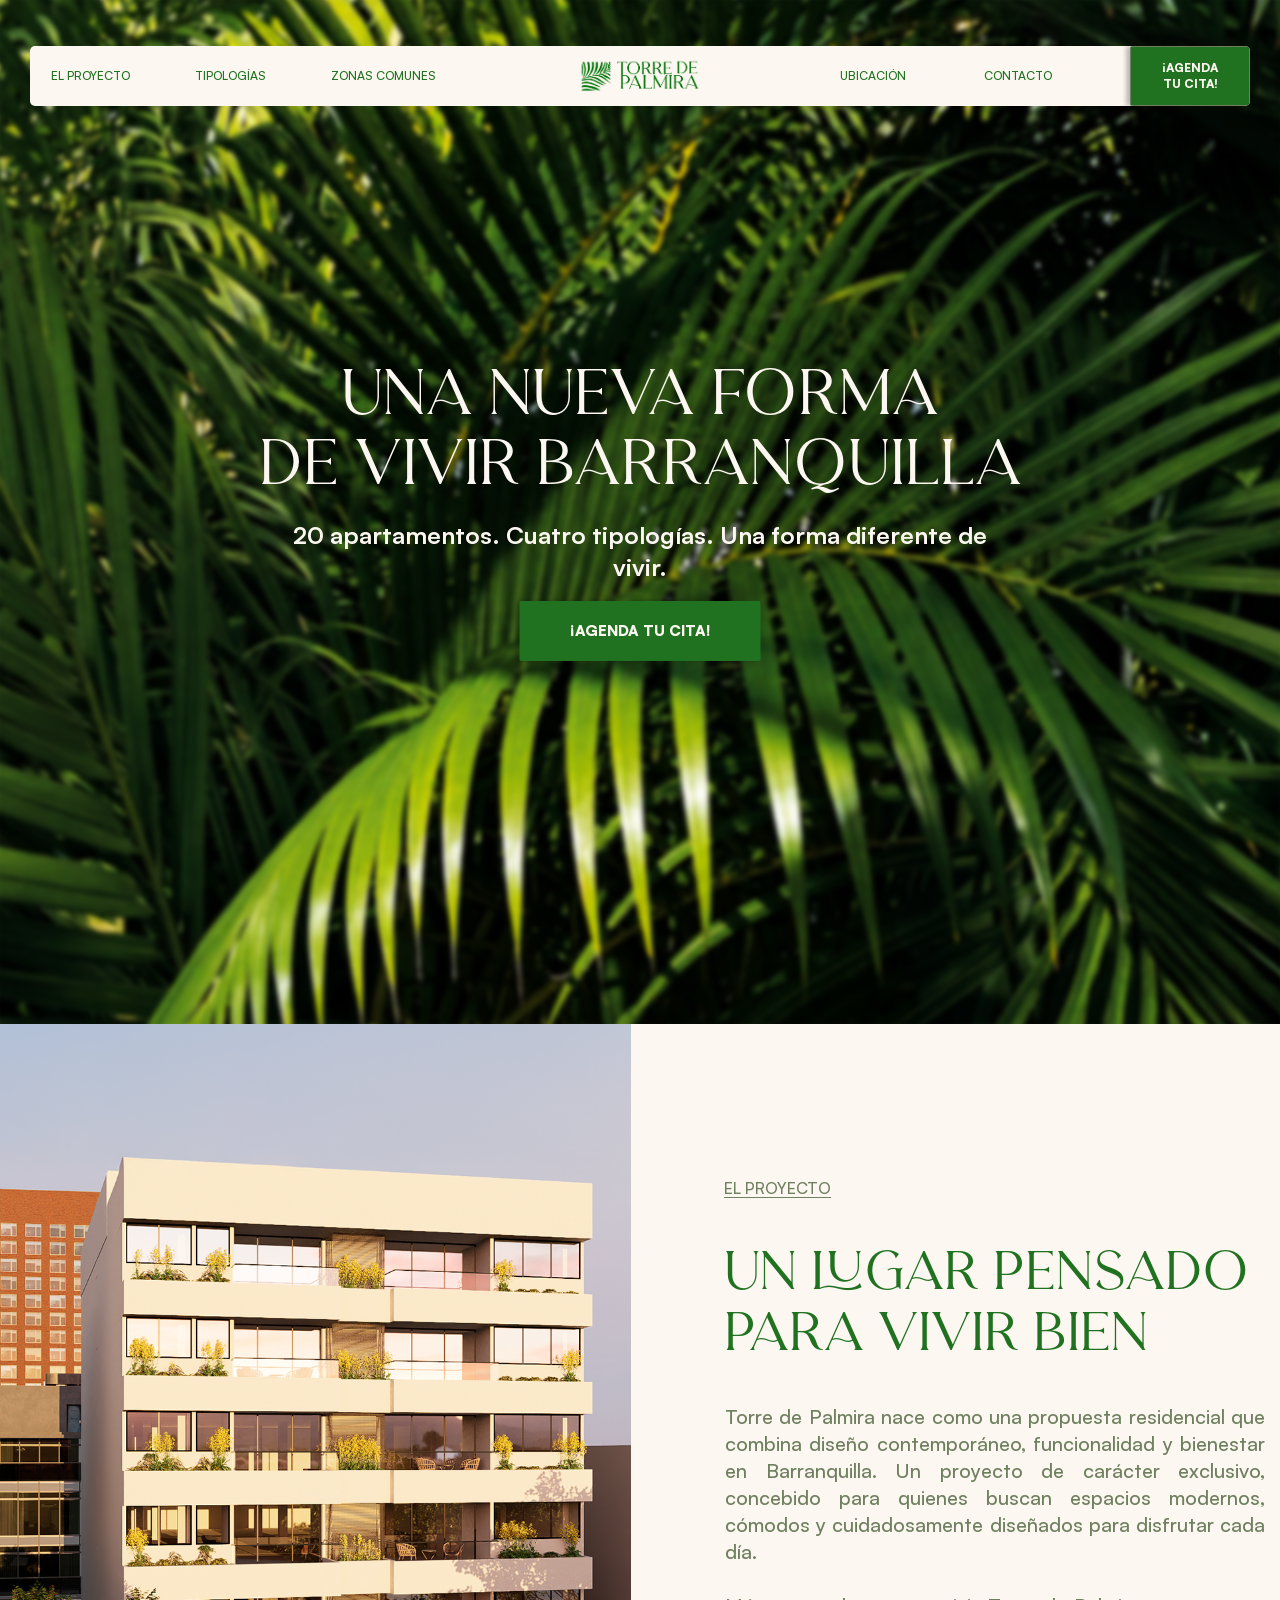
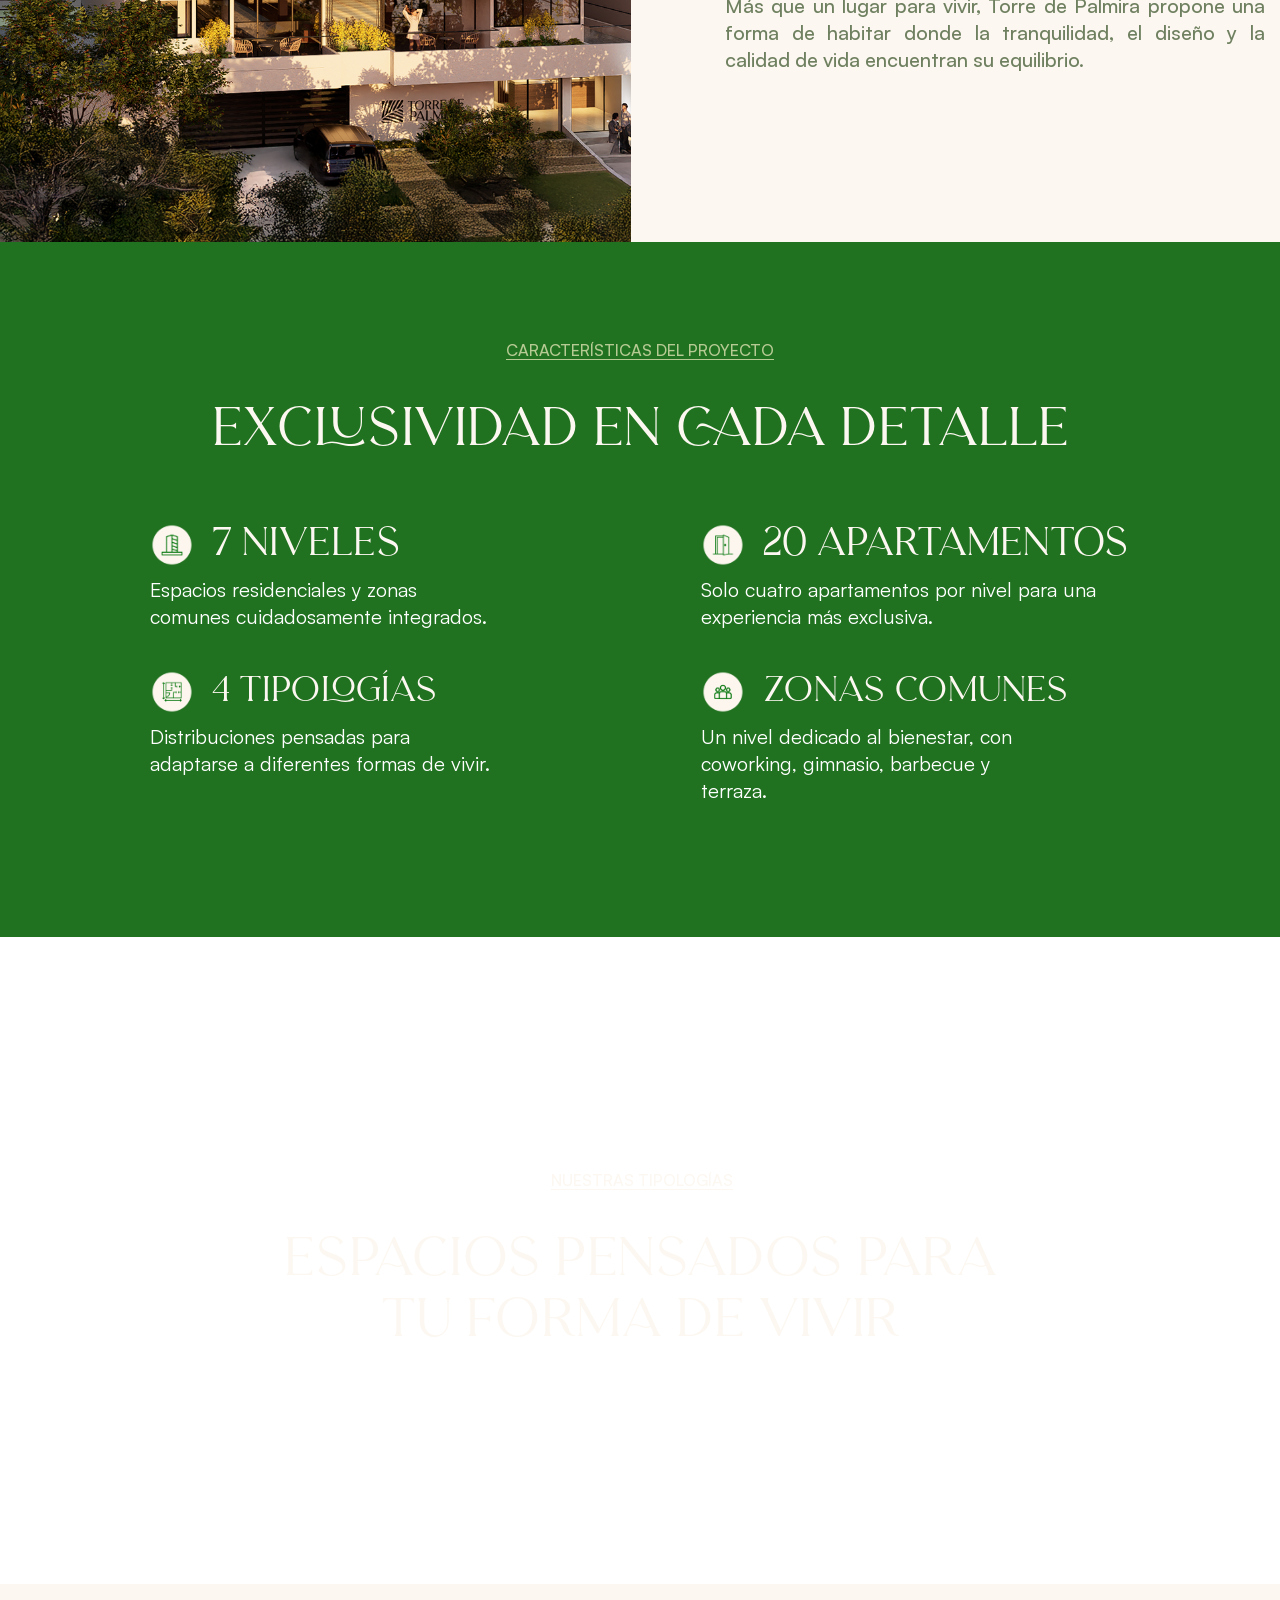
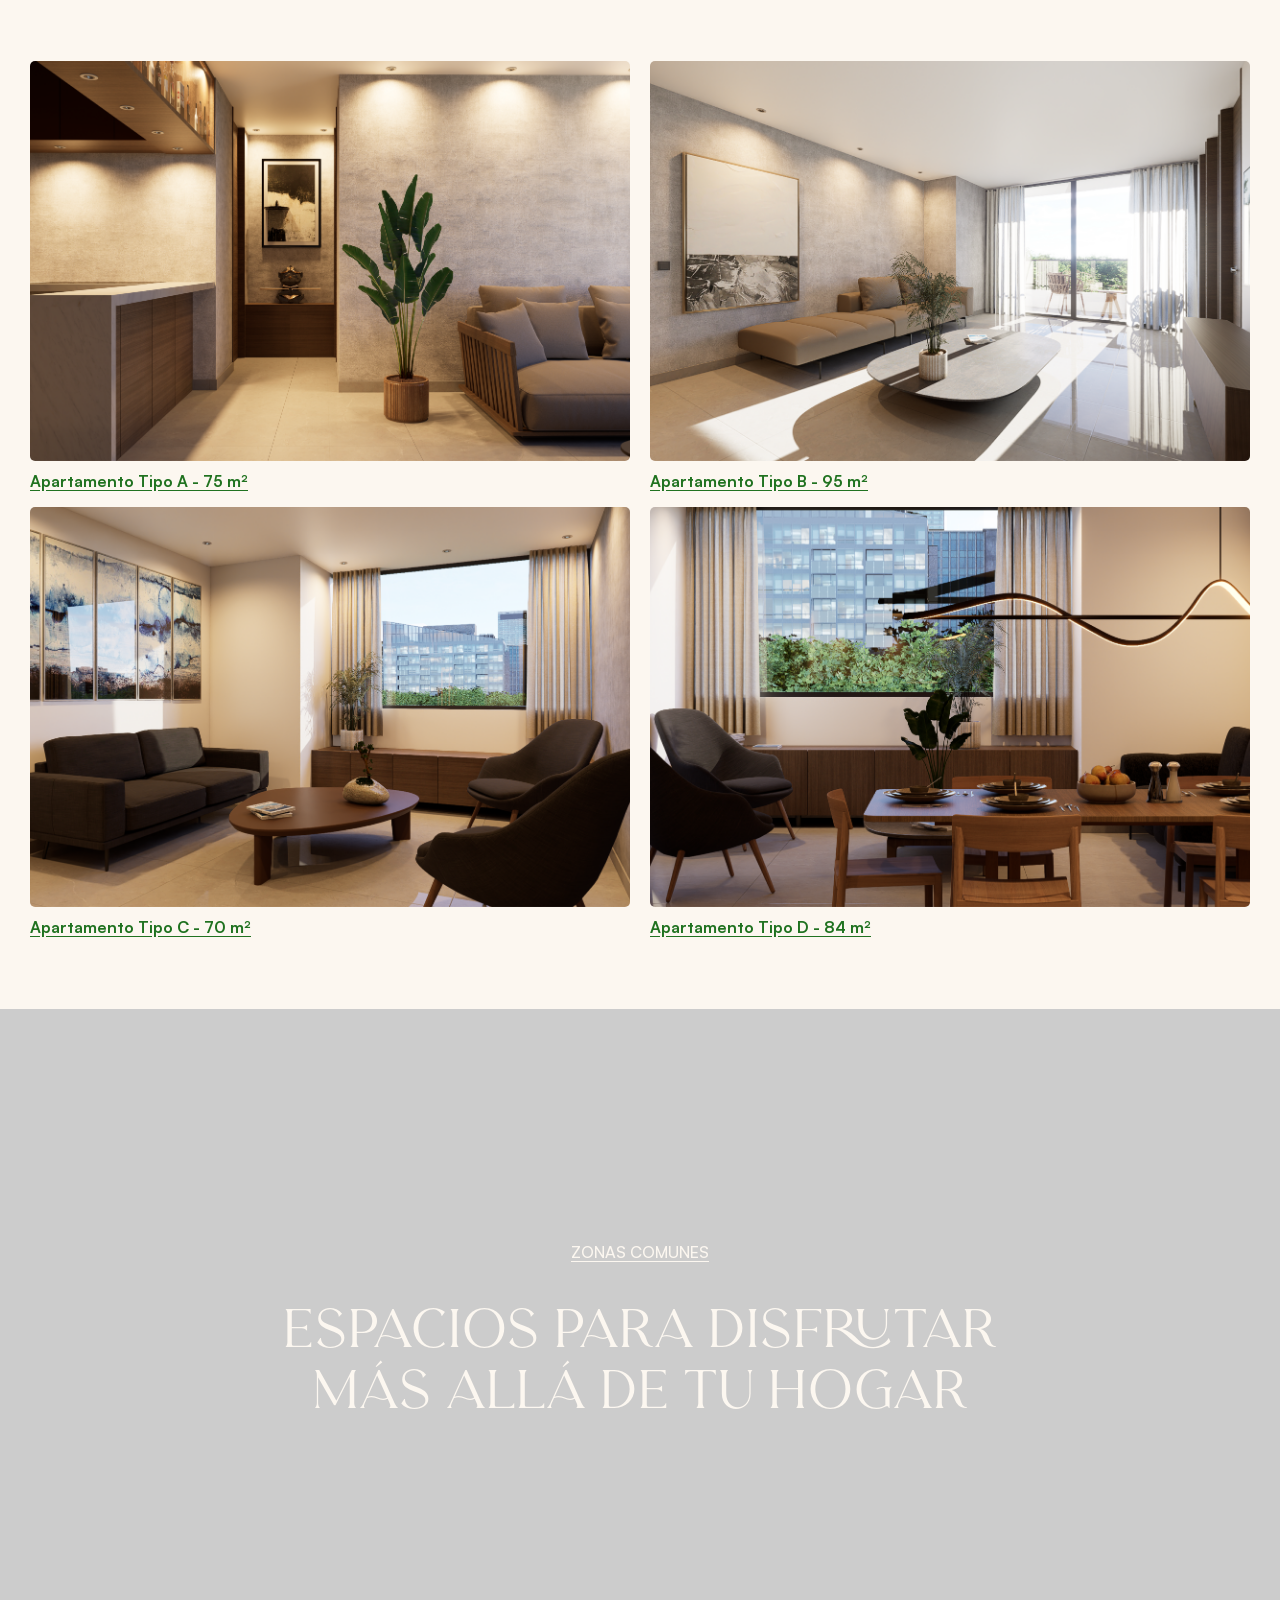
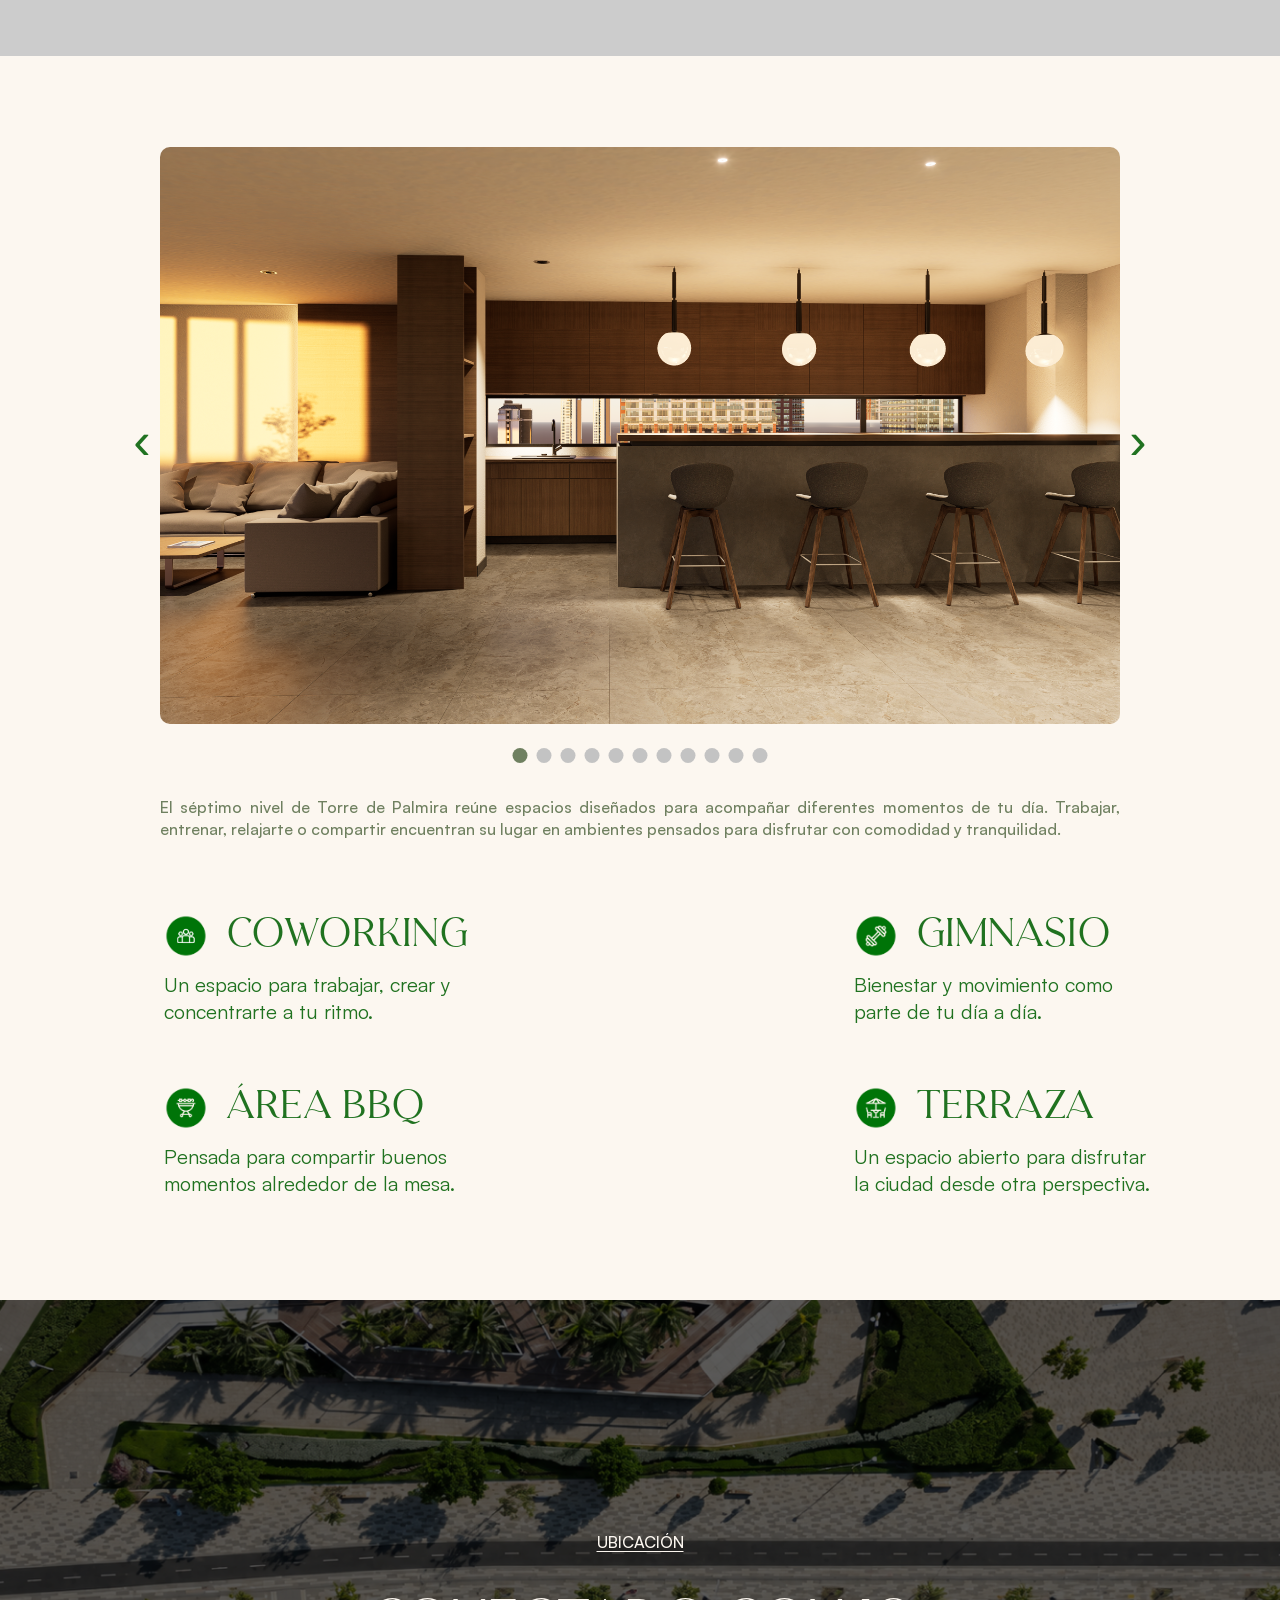
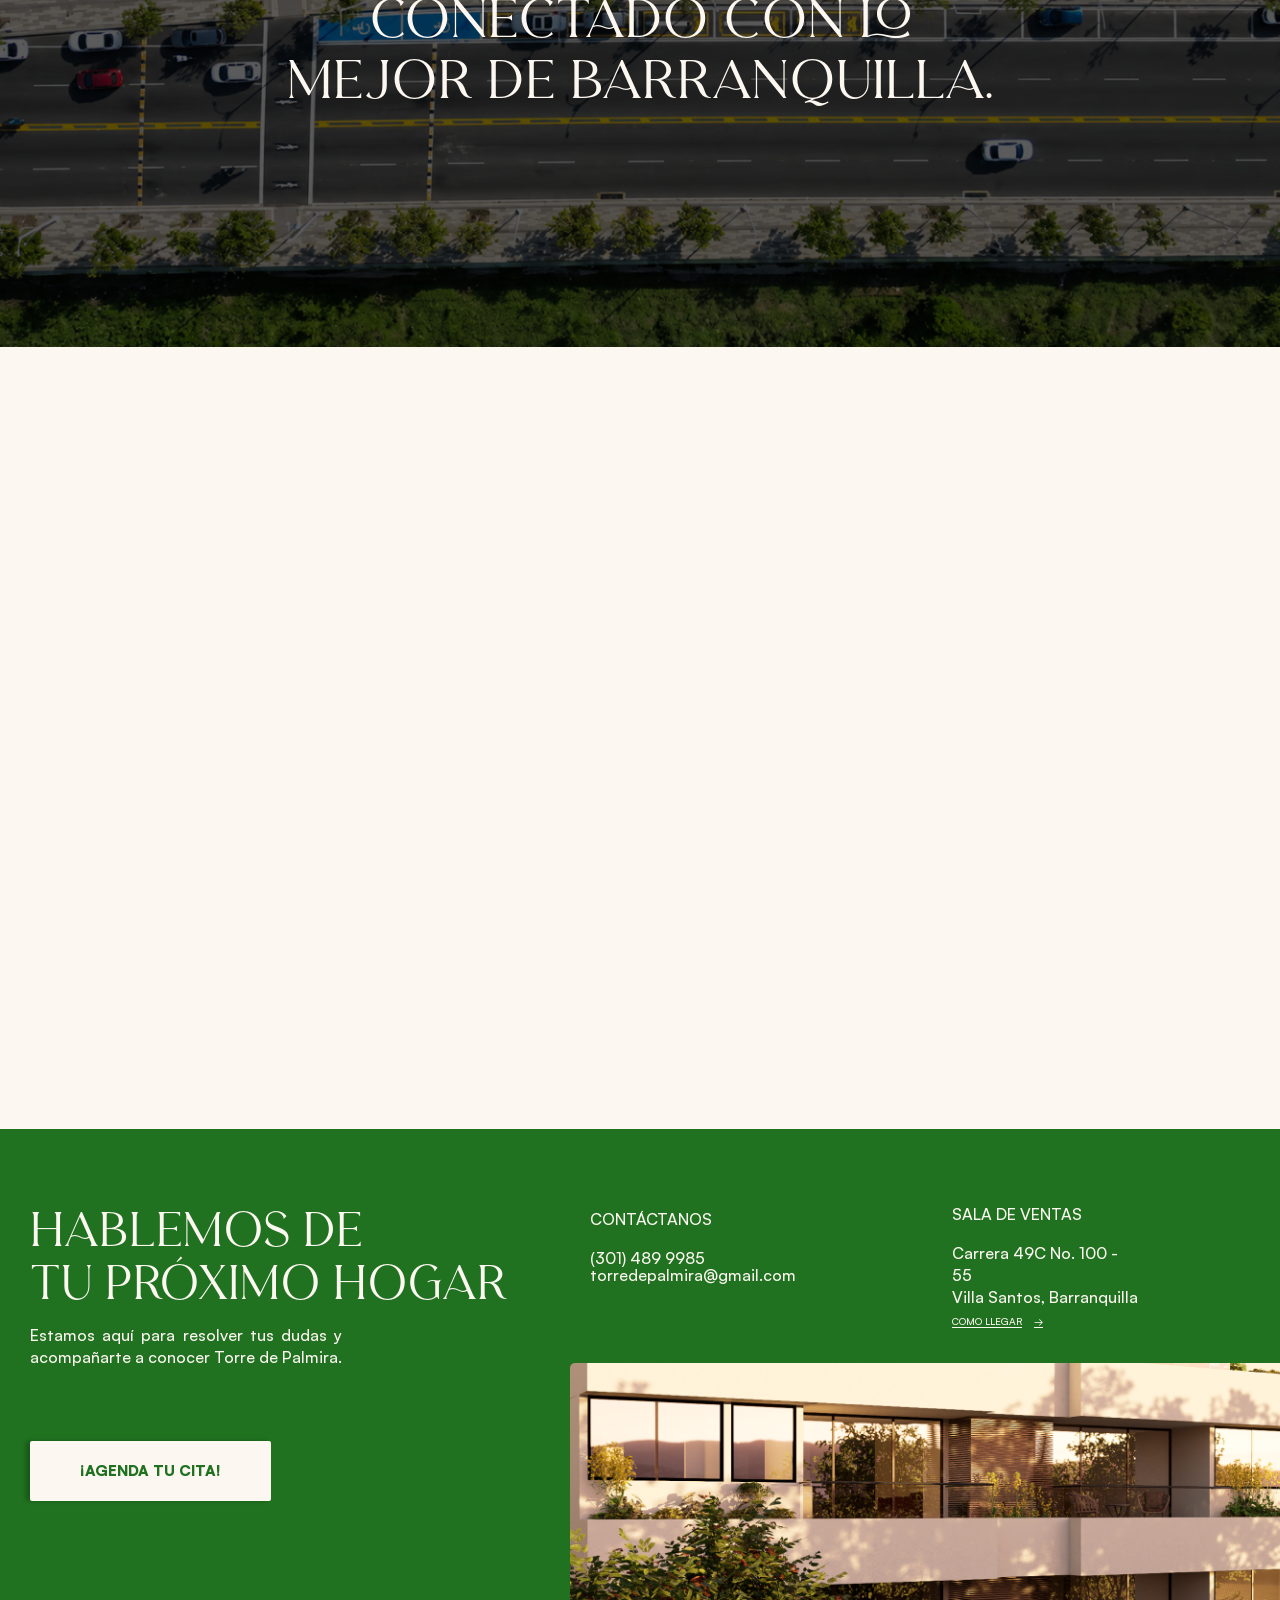
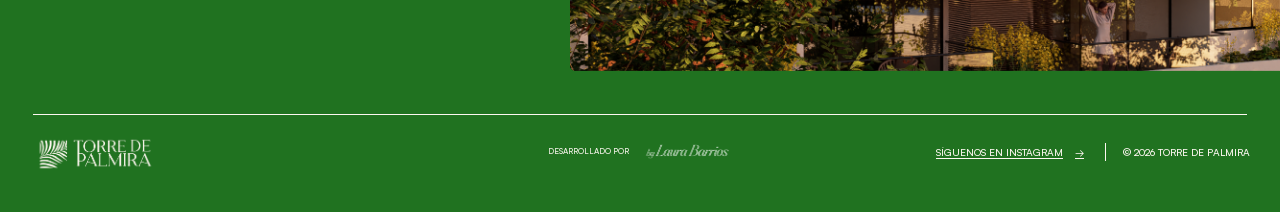
==== commit 7101f735: "Página web Torre de Palmira - Versión responsive" ====
--- a/index.html
+++ b/index.html
@@ -12,7 +12,12 @@
 <body>
 
 
+<!-- =========================
+     NAVBAR DESKTOP
+========================= -->
+
 <header class="navbar">
+
   <nav class="navbar__container">
 
     <div class="navbar__left">
@@ -26,20 +31,96 @@
     </a>
 
     <div class="navbar__right">
+
       <a href="#ubicacion" class="navbar__link">UBICACIÓN</a>
       <a href="#contacto" class="navbar__link">CONTACTO</a>
 
       <a
-  href="https://wa.me/573014899985"
-  target="_blank"
-  rel="noopener noreferrer"
-  class="navbar__cta"
->
-  ¡AGENDA TU CITA!
-</a>
+        href="https://wa.me/573014899985"
+        target="_blank"
+        rel="noopener noreferrer"
+        class="navbar__cta"
+      >
+        ¡AGENDA TU CITA!
+      </a>
+
+    </div>
 
   </nav>
+
 </header>
+
+
+<!-- =========================
+     NAVBAR MÓVIL
+========================= -->
+
+<nav class="mobile-navbar" aria-label="Navegación móvil">
+
+  <div class="mobile-navbar__panel">
+
+    <!-- PARTE SUPERIOR -->
+
+    <div class="mobile-navbar__header">
+
+      <!-- LOGO -->
+
+      <a href="#inicio" class="mobile-navbar__logo">
+        <img src="imgTDP/logoNAVBAR.png" alt="Torre de Palmira">
+      </a>
+
+      <!-- HAMBURGUESA -->
+
+      <button
+        class="mobile-navbar__menu"
+        type="button"
+        aria-label="Abrir menú"
+        aria-expanded="false"
+        aria-controls="mobile-navbar-links"
+      >
+        <span></span>
+        <span></span>
+        <span></span>
+      </button>
+
+    </div>
+
+
+    <!-- ENLACES -->
+
+    <div class="mobile-navbar__content" id="mobile-navbar-links">
+
+      <div class="mobile-navbar__links">
+
+        <a href="#proyecto">EL PROYECTO</a>
+
+        <a href="#tipologias">TIPOLOGÍAS</a>
+
+        <a href="#zonas">ZONAS COMUNES</a>
+
+        <a href="#ubicacion">UBICACIÓN</a>
+
+        <a href="#contacto">CONTACTO</a>
+
+      </div>
+
+
+      <!-- CTA -->
+
+      <a
+        href="https://wa.me/573014899985"
+        target="_blank"
+        rel="noopener noreferrer"
+        class="mobile-navbar__cta"
+      >
+        ¡AGENDA TU CITA!
+      </a>
+
+    </div>
+
+  </div>
+
+</nav>
 
 
 
@@ -75,8 +156,22 @@
 <section class="hero2" id="proyecto">
 
   <div class="hero2__image">
-    <img src="imgTDP/FOTO 2.png" alt="Torre de Palmira">
-  </div>
+
+  <!-- IMAGEN DESKTOP -->
+  <img
+    src="imgTDP/FOTO 2.png"
+    alt="Torre de Palmira"
+    class="hero2__img-desktop"
+  >
+
+  <!-- IMAGEN MÓVIL -->
+  <img
+    src="imgTDP/FOTO HOME PAGE 2.png"
+    alt="Torre de Palmira"
+    class="hero2__img-mobile"
+  >
+
+</div>
 
   <div class="hero2__content">
 
@@ -230,7 +325,9 @@
 
   <div class="hero5__grid">
 
-    <a href="#" class="hero5__card">
+    <!-- APARTAMENTO TIPO A -->
+    <a href="APTOa.html" class="hero5__card">
+
       <div class="hero5__image-wrapper">
         <img
           src="imgTDP/APTO A.png"
@@ -242,10 +339,13 @@
       <p class="hero5__label">
         Apartamento Tipo A - 75 m²
       </p>
+
     </a>
 
 
-    <a href="#" class="hero5__card">
+    <!-- APARTAMENTO TIPO B -->
+    <a href="APTOb.html" class="hero5__card">
+
       <div class="hero5__image-wrapper">
         <img
           src="imgTDP/APTO B.png"
@@ -257,10 +357,13 @@
       <p class="hero5__label">
         Apartamento Tipo B - 95 m²
       </p>
+
     </a>
 
 
-    <a href="#" class="hero5__card">
+    <!-- APARTAMENTO TIPO C -->
+    <a href="APTOc.html" class="hero5__card">
+
       <div class="hero5__image-wrapper">
         <img
           src="imgTDP/APTO C.png"
@@ -272,10 +375,13 @@
       <p class="hero5__label">
         Apartamento Tipo C - 70 m²
       </p>
+
     </a>
 
 
-    <a href="#" class="hero5__card">
+    <!-- APARTAMENTO TIPO D -->
+    <a href="APTOd.html" class="hero5__card">
+
       <div class="hero5__image-wrapper">
         <img
           src="imgTDP/APTO D.png"
@@ -287,6 +393,7 @@
       <p class="hero5__label">
         Apartamento Tipo D - 84 m²
       </p>
+
     </a>
 
   </div>
@@ -322,6 +429,11 @@
   ========================== -->
 
   <div class="hero7__slider">
+
+    <!-- CONTADOR DE IMÁGENES: SOLO MÓVIL -->
+  <div class="hero7__counter" aria-live="off">
+    <span class="hero7__counter-current">1</span>/<span class="hero7__counter-total">11</span>
+  </div>
 
     <button
       class="hero7__arrow hero7__arrow--prev"
@@ -587,8 +699,8 @@
   <div class="footer__intro">
 
     <h2 class="footer__title">
-      HABLEMOS DE TU<br>
-      PRÓXIMO HOGAR
+      HABLEMOS DE<br>
+      TU PRÓXIMO HOGAR
     </h2>
 
     <p class="footer__description">
--- a/TDP.css
+++ b/TDP.css
@@ -219,11 +219,11 @@
    NAVBAR - ESTADO CONTRAÍDO
 ========================= */
 
-.navbar.is-scrolling {
+.navbar.is-collapsed {
   width: 154px;
 }
 
-.navbar.is-scrolling .navbar__container {
+.navbar.is-collapsed .navbar__container {
   border-radius: 5px;
 }
 
@@ -232,29 +232,19 @@
   opacity: 1;
   visibility: visible;
 
-  /*
-    Al ABRIR:
-    esperamos a que la navbar termine de expandirse
-    antes de mostrar los links.
-  */
   transition:
-    opacity 0.25s ease 0.5s,
-    visibility 0s linear 0.5s;
-}
-
-
-/* Mientras está contraída */
-
-.navbar.is-scrolling .navbar__left,
-.navbar.is-scrolling .navbar__right {
+    opacity 0.25s ease 0.55s,
+    visibility 0s linear 0.55s;
+}
+
+
+.navbar.is-collapsed .navbar__left,
+.navbar.is-collapsed .navbar__right {
   opacity: 0;
   visibility: hidden;
+
   pointer-events: none;
 
-  /*
-    Al CERRAR:
-    desaparecen inmediatamente.
-  */
   transition:
     opacity 0.15s ease,
     visibility 0s linear 0.15s;
@@ -1940,4 +1930,2638 @@
   white-space: nowrap;
 
   color: #FCF7F0;
+}
+
+
+
+
+
+
+
+
+
+
+
+
+
+
+
+
+
+/* ==========================================
+   NAVBAR MÓVIL
+   OCULTA EN DESKTOP
+========================================== */
+
+.mobile-navbar {
+  display: none;
+}
+
+/* ==========================================
+   CORRECCIÓN DESBORDAMIENTO HORIZONTAL
+========================================== */
+
+html,
+body {
+  width: 100%;
+  max-width: 100%;
+  overflow-x: clip;
+}
+
+/* ==========================================
+   RESPONSIVE - NAVBAR MÓVIL
+========================================== */
+
+@media screen and (max-width: 767px) {
+
+  /* OCULTAR NAVBAR DESKTOP */
+
+  .navbar {
+    display: none;
+  }
+
+
+  /* ==========================================
+     CONTENEDOR GENERAL
+  ========================================== */
+
+  .mobile-navbar {
+    position: fixed;
+
+    bottom: 55px;
+    left: 50%;
+
+    transform: translateX(-50%);
+
+    width: 228px;
+    height: 38px;
+
+    display: block;
+
+    z-index: 99999;
+
+    transition:
+      height 0.5s cubic-bezier(0.65, 0, 0.35, 1);
+  }
+
+
+  /* ==========================================
+     PANEL
+  ========================================== */
+
+  .mobile-navbar__panel {
+    position: relative;
+
+    width: 100%;
+    height: 100%;
+
+    border-radius: 5px;
+
+    background: transparent;
+  }
+
+
+  /* ==========================================
+     HEADER
+  ========================================== */
+
+ .mobile-navbar__header {
+  position: relative;
+
+  top: 35px;
+
+  width: 141px;
+  height: 38px;
+
+  margin: 0 auto;
+
+  display: flex;
+  align-items: center;
+
+  gap: 10px;
+
+  transition:
+    width 0.5s cubic-bezier(0.65, 0, 0.35, 1);
+}
+
+
+  /* ==========================================
+     LOGO
+  ========================================== */
+
+  .mobile-navbar__logo {
+    width: 103px;
+    height: 38px;
+
+    flex-shrink: 0;
+
+    display: flex;
+    align-items: center;
+    justify-content: center;
+
+    background: #FCF7F0;
+
+    border-radius: 5px;
+
+    text-decoration: none;
+  }
+
+
+  .mobile-navbar__logo img {
+    width: 84px;
+    height: 25px;
+
+    display: block;
+
+    object-fit: contain;
+  }
+
+
+  /* ==========================================
+     HAMBURGUESA
+  ========================================== */
+
+  .mobile-navbar__menu {
+    width: 28px;
+    height: 38px;
+
+    flex-shrink: 0;
+
+    display: flex;
+    flex-direction: column;
+    align-items: center;
+    justify-content: center;
+
+    gap: 3px;
+
+    padding: 0;
+
+    background: #FCF7F0;
+
+    border: none;
+    border-radius: 5px;
+
+    cursor: pointer;
+  }
+
+
+  .mobile-navbar__menu span {
+    display: block;
+
+    width: 10px;
+    height: 2px;
+
+    background: #207220;
+
+    border-radius: 2px;
+
+    transition:
+      transform 0.3s ease;
+  }
+
+
+  /* ==========================================
+     CONTENIDO OCULTO
+  ========================================== */
+
+  .mobile-navbar__content {
+    position: absolute;
+
+    top: 90px;
+    left: 0;
+
+    width: 100%;
+
+    display: flex;
+    flex-direction: column;
+    align-items: center;
+
+    opacity: 0;
+    visibility: hidden;
+
+    pointer-events: none;
+
+    transition:
+      opacity 0.25s ease,
+      visibility 0.25s ease;
+  }
+
+
+  /* ==========================================
+     ENLACES
+  ========================================== */
+
+  .mobile-navbar__links {
+    display: flex;
+    flex-direction: column;
+    align-items: center;
+
+    gap: 22px;
+  }
+
+
+  .mobile-navbar__links a {
+    font-family: 'Satoshi', sans-serif;
+    font-weight: 500;
+
+    font-size: 12px;
+    line-height: 16px;
+
+    color: #207220;
+
+    text-decoration: none;
+
+    white-space: nowrap;
+  }
+
+
+  /* ==========================================
+     CTA
+  ========================================== */
+
+  .mobile-navbar__cta {
+    width: 120px;
+    height: 60px;
+
+    margin-top: 29px;
+
+    display: flex;
+    align-items: center;
+    justify-content: center;
+
+    padding: 0 25px;
+
+    background: #207220;
+
+    border-radius: 2px;
+
+    font-family: 'Satoshi', sans-serif;
+    font-weight: 900;
+
+    font-size: 12px;
+    line-height: 16px;
+
+    text-align: center;
+    text-decoration: none;
+
+    color: #FCF7F0;
+  }
+
+
+  /* ==========================================
+     ESTADO ABIERTO
+  ========================================== */
+
+  .mobile-navbar.is-open {
+    height: 399px;
+  }
+
+
+  .mobile-navbar.is-open .mobile-navbar__panel {
+    background: #FCF7F0;
+  }
+
+
+  .mobile-navbar.is-open .mobile-navbar__header {
+    width: 141px;
+  }
+
+
+  .mobile-navbar.is-open .mobile-navbar__content {
+    opacity: 1;
+    visibility: visible;
+
+    pointer-events: auto;
+
+    transition-delay: 0.2s;
+  }
+
+
+  /* =========================
+   HAMBURGUESA ABIERTA → X
+========================= */
+
+/* Primera raya */
+.mobile-navbar.is-open .mobile-navbar__menu span:first-child {
+  transform: translateY(5px) rotate(45deg);
+}
+
+/* Segunda raya */
+.mobile-navbar.is-open .mobile-navbar__menu span:nth-child(2) {
+  opacity: 0;
+}
+
+/* Tercera raya */
+.mobile-navbar.is-open .mobile-navbar__menu span:last-child {
+  transform: translateY(-5px) rotate(-45deg);
+}
+
+}
+
+
+
+
+
+
+
+  /* ==========================================
+   HERO 1 - RESPONSIVE MÓVIL
+========================================== */
+
+@media screen and (max-width: 767px) {
+
+  /* =========================
+     HERO PRINCIPAL
+  ========================= */
+
+  .hero {
+    position: relative;
+
+    width: 100%;
+    height: 100svh;
+    min-height: 650px;
+
+    overflow: hidden;
+  }
+
+
+  /* =========================
+     IMAGEN MÓVIL
+  ========================= */
+
+  .hero__background {
+    position: absolute;
+
+    inset: -5px;
+
+    background-image: url('./imgTDP/HERO\ HOME\ PAGE.png');
+
+    background-size: cover;
+    background-position: center;
+    background-repeat: no-repeat;
+
+    filter: blur(2.5px);
+
+    z-index: 0;
+  }
+
+
+  /* =========================
+     CONTENIDO
+  ========================= */
+
+  .hero__content {
+    position: relative;
+
+    width: 100%;
+    height: 100%;
+
+    z-index: 1;
+  }
+
+
+  /* =========================
+     TÍTULO
+  ========================= */
+
+.hero__title {
+  position: absolute;
+
+  width: calc(100% - 20px);
+  max-width: 381px;
+
+  top: 41%;
+  left: 50%;
+
+  transform: translateX(-50%);
+
+  font-family: 'Carentro', serif;
+  font-weight: 400;
+
+  font-size: clamp(24px, 7.27vw, 32px);
+  line-height: 1.09;
+
+  text-align: center;
+
+  color: #FCF7F0;
+}
+
+
+
+  /* =========================
+     SUBTÍTULO
+  ========================= */
+
+  .hero__subtitle {
+  position: absolute;
+
+  width: calc(100% - 30px);
+  max-width: 364px;
+
+  top: calc(41% + 70px);
+  left: 50%;
+
+  transform: translateX(-50%);
+
+  font-family: 'Satoshi', sans-serif;
+  font-weight: 700;
+
+  font-size: clamp(10px, 2.73vw, 12px);
+  line-height: 16px;
+
+  text-align: center;
+
+  color: #FCF7F0;
+}
+
+
+  /* =========================
+     BOTÓN CTA
+  ========================= */
+
+  .hero__cta {
+  position: absolute;
+
+  width: 241px;
+  height: 60px;
+
+  top: calc(41% + 117px);
+  left: 50%;
+
+  transform: translateX(-50%);
+
+  display: flex;
+  align-items: center;
+  justify-content: center;
+
+  background: #207220;
+
+  border-radius: 2px;
+  box-shadow: -4px 0 4px rgba(0, 0, 0, 0.25);
+
+  font-family: 'Satoshi', sans-serif;
+  font-weight: 900;
+
+  font-size: 15px;
+  line-height: 20px;
+
+  text-align: center;
+  text-decoration: none;
+
+  color: #FCF7F0;
+}
+}
+
+/* =========================
+   HERO 2 - IMÁGENES
+========================= */
+
+.hero2__img-desktop {
+  display: block;
+}
+
+.hero2__img-mobile {
+  display: none;
+}
+
+
+/* ==========================================
+   HERO 2 - RESPONSIVE MÓVIL
+========================================== */
+
+@media screen and (max-width: 767px) {
+
+  /* CONTENEDOR GENERAL */
+
+  .hero2 {
+    position: relative;
+
+    width: 100%;
+    height: auto;
+
+    display: flex;
+    flex-direction: column;
+
+    background: #FCF7F0;
+
+    overflow: hidden;
+  }
+
+
+  /* IMAGEN SUPERIOR */
+
+  .hero2__image {
+    position: relative;
+
+    width: 100%;
+    height: 250px;
+
+    flex-shrink: 0;
+
+    overflow: hidden;
+  }
+
+
+  .hero2__img-desktop {
+    display: none;
+  }
+
+
+  .hero2__img-mobile {
+    display: block;
+
+    width: 100%;
+    height: 100%;
+
+    object-fit: cover;
+    object-position: center;
+  }
+
+
+  /* CONTENIDO INFERIOR */
+
+  .hero2__content {
+    position: relative;
+
+    width: 100%;
+    min-height: 348px;
+    height: auto;
+
+    padding: 57px 25px 60px;
+
+    background: #FCF7F0;
+  }
+
+
+  /* EL PROYECTO */
+
+  .hero2__eyebrow {
+    position: relative;
+
+    display: block;
+
+    width: fit-content;
+
+    margin: 0;
+
+    font-family: 'Satoshi', sans-serif;
+    font-weight: 500;
+
+    font-size: 10px;
+    line-height: 14px;
+
+    text-decoration: underline;
+    text-underline-offset: 2px;
+
+    color: #6F8060;
+  }
+
+
+  /* TÍTULO */
+
+  .hero2__title {
+    position: relative;
+
+    width: 321px;
+    max-width: 100%;
+
+    margin: 25px 0 0;
+
+    font-family: 'Carentro', serif;
+    font-weight: 400;
+
+    font-size: 32px;
+    line-height: 35px;
+
+    color: #207220;
+  }
+
+
+  /* DESCRIPCIÓN */
+
+  .hero2__text {
+    position: relative;
+
+    width: 100%;
+
+    margin: 25px 0 0;
+
+    font-family: 'Satoshi', sans-serif;
+    font-weight: 500;
+
+    font-size: 10px;
+    line-height: 14px;
+
+    text-align: justify;
+
+    color: #6F8060;
+  }
+
+}
+/* ==========================================
+   HERO 2 - CORRECCIÓN RESPONSIVE
+========================================== */
+
+@media screen and (max-width: 767px) {
+
+  .hero2__eyebrow,
+  .hero2__title,
+  .hero2__text {
+
+    position: relative;
+
+    top: auto;
+    left: auto;
+    right: auto;
+    bottom: auto;
+
+    transform: none;
+
+  }
+
+}
+
+
+
+
+/* ==========================================
+   HERO 3 - RESPONSIVE MÓVIL
+========================================== */
+
+@media screen and (max-width: 767px) {
+
+  /* =========================
+     CONTENEDOR GENERAL
+  ========================= */
+
+  .hero3 {
+    position: relative;
+
+    width: 100%;
+    height: auto;
+    min-height: 780px;
+
+    margin: 0;
+    padding: 87px 20px 80px;
+
+    display: flex;
+    flex-direction: column;
+    align-items: center;
+
+    background: #007408;
+
+    overflow: hidden;
+  }
+
+
+  /* =========================
+     HEADER
+  ========================= */
+
+  .hero3__header {
+    position: static;
+
+    width: 100%;
+    height: auto;
+
+    margin: 0;
+    padding: 0;
+
+    transform: none;
+
+    display: flex;
+    flex-direction: column;
+    align-items: center;
+
+    text-align: center;
+  }
+
+
+  /* =========================
+     CARACTERÍSTICAS DEL PROYECTO
+  ========================= */
+
+  .hero3__eyebrow {
+    position: static;
+
+    width: auto;
+    height: auto;
+
+    margin: 0;
+    padding: 0;
+
+    transform: none;
+
+    font-family: 'Satoshi', sans-serif;
+    font-weight: 500;
+
+    font-size: 10px;
+    line-height: 14px;
+
+    text-align: center;
+    text-decoration: underline;
+    text-underline-offset: 2px;
+
+    color: #B6CA93;
+  }
+
+
+  /* =========================
+     TÍTULO PRINCIPAL
+  ========================= */
+
+  .hero3__title {
+    position: static;
+
+    width: 277px;
+    max-width: 100%;
+    height: auto;
+
+    margin: 26px 0 0;
+    padding: 0;
+
+    transform: none;
+
+    font-family: 'Carentro', serif;
+    font-weight: 400;
+
+    font-size: 32px;
+    line-height: 35px;
+
+    text-align: center;
+
+    color: #FCF7F0;
+  }
+
+
+  /* =========================
+     CONTENEDOR CARACTERÍSTICAS
+  ========================= */
+
+  .hero3__features {
+    position: static;
+
+    width: 100%;
+    height: auto;
+
+    margin: 34px 0 0;
+    padding: 0;
+
+    transform: none;
+
+    display: flex;
+    flex-direction: column;
+    align-items: center;
+
+    gap: 35px;
+  }
+
+
+  /* =========================
+     CADA CARACTERÍSTICA
+  ========================= */
+
+  .hero3__feature {
+    position: static;
+
+    width: 100%;
+    height: auto;
+
+    margin: 0;
+    padding: 0;
+
+    transform: none;
+
+    display: flex;
+    flex-direction: column;
+    align-items: center;
+
+    text-align: center;
+  }
+
+
+  /* =========================
+     CONTENEDOR ÍCONO + TÍTULO
+  ========================= */
+
+  .hero3__feature-header {
+    position: static;
+
+    width: 100%;
+    height: auto;
+
+    margin: 0;
+    padding: 0;
+
+    transform: none;
+
+    display: flex;
+    flex-direction: column;
+    align-items: center;
+
+    gap: 7px;
+  }
+
+
+  /* =========================
+     ÍCONOS
+  ========================= */
+
+  .hero3__icon {
+    position: static;
+
+    width: 30px;
+    height: 30px;
+
+    margin: 0;
+    padding: 0;
+
+    display: block;
+
+    object-fit: contain;
+
+    transform: none;
+  }
+
+
+  /* =========================
+     TÍTULOS DE CARACTERÍSTICAS
+  ========================= */
+
+  .hero3__feature-title,
+  .hero3__feature-title--small {
+    position: static;
+
+    width: auto;
+    height: auto;
+
+    margin: 0;
+    padding: 0;
+
+    transform: none;
+
+    font-family: 'Carentro', serif;
+    font-weight: 400;
+
+    font-size: 20px;
+    line-height: 22px;
+
+    text-align: center;
+
+    color: #FCF7F0;
+  }
+
+
+  /* =========================
+     DESCRIPCIONES
+  ========================= */
+
+  .hero3__feature-text,
+  .hero3__feature-text--wide {
+    position: static;
+
+    width: 259px;
+    max-width: 100%;
+    height: auto;
+
+    margin: 0;
+    padding: 0;
+
+    transform: none;
+
+    font-family: 'Satoshi', sans-serif;
+    font-weight: 400;
+
+    font-size: 12px;
+    line-height: 16px;
+
+    text-align: center;
+
+    color: #FFFFFF;
+  }
+
+
+  /* =========================
+     ANCHOS SEGÚN FIGMA
+  ========================= */
+
+  /* 20 APARTAMENTOS */
+
+  .hero3__feature:nth-child(2) .hero3__feature-text {
+    width: 230px;
+  }
+
+
+  /* 4 TIPOLOGÍAS */
+
+  .hero3__feature:nth-child(3) .hero3__feature-text {
+    width: 230px;
+  }
+
+
+  /* ZONAS COMUNES */
+
+  .hero3__feature:nth-child(4) .hero3__feature-text {
+    width: 228px;
+  }
+
+}
+
+
+
+/* ==========================================
+   HERO 4 - RESPONSIVE MÓVIL
+========================================== */
+
+@media screen and (max-width: 767px) {
+
+  /* =========================
+     CONTENEDOR GENERAL
+  ========================= */
+
+  .hero4 {
+    position: relative;
+
+    width: 100%;
+    height: 250px;
+
+    margin: 0;
+    padding: 0;
+
+    background-image:
+      linear-gradient(
+        rgba(0, 0, 0, 0.2),
+        rgba(0, 0, 0, 0.2)
+      ),
+      url('./imgTDP/FOTO\ 3.png');
+
+    background-size: cover;
+    background-position: center;
+    background-repeat: no-repeat;
+
+    overflow: hidden;
+  }
+
+
+  /* =========================
+     NUESTRAS TIPOLOGÍAS
+  ========================= */
+
+  .hero4__eyebrow {
+    position: absolute;
+
+    top: 85px;
+    left: 50%;
+
+    transform: translateX(-50%);
+
+    width: 111px;
+    height: 14px;
+
+    margin: 0;
+    padding: 0;
+
+    font-family: 'Satoshi', sans-serif;
+    font-weight: 500;
+
+    font-size: 10px;
+    line-height: 14px;
+
+    text-align: center;
+
+    text-decoration: underline;
+    text-underline-offset: 2px;
+
+    color: #FCF7F0;
+
+    white-space: nowrap;
+  }
+
+
+  /* =========================
+     TÍTULO PRINCIPAL
+  ========================= */
+
+  .hero4__title {
+    position: absolute;
+
+    top: 113px;
+    left: 50%;
+
+    transform: translateX(-50%);
+
+    width: 317px;
+    max-width: calc(100% - 30px);
+    height: auto;
+
+    margin: 0;
+    padding: 0;
+
+    font-family: 'Carentro', serif;
+    font-weight: 400;
+
+    font-size: 24px;
+    line-height: 26px;
+
+    text-align: center;
+
+    color: #FCF7F0;
+  }
+
+}
+
+
+
+/* ==========================================
+   HERO 5 - RESPONSIVE MÓVIL
+   CARRUSEL HORIZONTAL TÁCTIL
+========================================== */
+
+@media screen and (max-width: 767px) {
+
+  /* =========================
+     CONTENEDOR GENERAL
+  ========================= */
+
+  .hero5 {
+    position: relative;
+
+    width: 100%;
+    height: 322px;
+
+    padding: 42px 0 0;
+
+    background: #FCF7F0;
+
+    overflow: hidden;
+  }
+
+
+  /* =========================
+     CARRUSEL HORIZONTAL
+  ========================= */
+
+  .hero5__grid {
+    position: relative;
+
+    top: auto;
+    left: auto;
+    right: auto;
+    bottom: auto;
+
+    transform: none;
+
+    width: 100%;
+
+    margin: 0;
+    padding: 0 25px;
+
+    display: flex;
+    flex-direction: row;
+
+    gap: 12px;
+
+    overflow-x: auto;
+    overflow-y: hidden;
+
+    scroll-snap-type: x mandatory;
+    scroll-padding-left: 25px;
+
+    -webkit-overflow-scrolling: touch;
+
+    scrollbar-width: none;
+
+    touch-action: pan-x pan-y;
+  }
+
+
+  /* OCULTAR SCROLLBAR */
+
+  .hero5__grid::-webkit-scrollbar {
+    display: none;
+  }
+
+
+  /* =========================
+     TARJETAS
+  ========================= */
+
+  .hero5__card {
+    position: relative;
+
+    flex: 0 0 355px;
+
+    width: 355px;
+    max-width: calc(100vw - 50px);
+
+    min-width: 0;
+
+    scroll-snap-align: start;
+
+    text-decoration: none;
+  }
+
+
+  /* =========================
+     IMÁGENES
+  ========================= */
+
+  .hero5__image-wrapper {
+    width: 100%;
+    height: 223px;
+
+    overflow: hidden;
+
+    border-radius: 5px;
+  }
+
+
+  .hero5__image {
+    display: block;
+
+    width: 100%;
+    height: 100%;
+
+    object-fit: cover;
+
+    transform: none;
+  }
+
+
+  /* =========================
+     NOMBRES DE APARTAMENTOS
+  ========================= */
+
+  .hero5__label {
+    display: inline-block;
+
+    width: auto;
+    height: auto;
+
+    margin-top: 0;
+
+    font-family: 'Satoshi', sans-serif;
+    font-weight: 700;
+
+    font-size: 10px;
+    line-height: 14px;
+
+    text-align: left;
+    text-decoration: underline;
+    text-underline-offset: 2px;
+
+    color: #207220;
+  }
+
+
+  /* =========================
+     DESACTIVAR HOVER EN MÓVIL
+  ========================= */
+
+  .hero5__card:hover .hero5__image,
+  .hero5__card:hover .hero5__label {
+    transform: none;
+  }
+
+}
+
+
+
+/* ==========================================
+   HERO 6 - RESPONSIVE MÓVIL
+========================================== */
+
+@media screen and (max-width: 767px) {
+
+  /* =========================
+     CONTENEDOR GENERAL
+  ========================= */
+
+  .hero6 {
+    position: relative;
+
+    width: 100%;
+    height: 250px;
+
+    margin: 0;
+    padding: 0;
+
+    background-image: url('./imgTDP/FOTO\ 4.png');
+    background-size: cover;
+    background-position: center;
+    background-repeat: no-repeat;
+
+    overflow: hidden;
+  }
+
+
+  /* =========================
+     OVERLAY OSCURO
+  ========================= */
+
+  .hero6__overlay {
+    position: absolute;
+
+    inset: 0;
+
+    width: 100%;
+    height: 100%;
+
+    background: #000000;
+    opacity: 0.2;
+
+    z-index: 0;
+
+    pointer-events: none;
+  }
+
+
+  /* =========================
+     ZONAS COMUNES
+  ========================= */
+
+  .hero6__eyebrow {
+    position: absolute;
+
+    top: 82px;
+    left: 50%;
+
+    transform: translateX(-50%);
+
+    width: 86px;
+    height: 14px;
+
+    margin: 0;
+    padding: 0;
+
+    font-family: 'Satoshi', sans-serif;
+    font-weight: 500;
+
+    font-size: 10px;
+    line-height: 14px;
+
+    text-align: center;
+
+    text-decoration: underline;
+    text-underline-offset: 2px;
+
+    color: #FCF7F0;
+
+    white-space: nowrap;
+
+    z-index: 1;
+  }
+
+
+  /* =========================
+     TÍTULO PRINCIPAL
+  ========================= */
+
+  .hero6__title {
+    position: absolute;
+
+    top: 116px;
+    left: 50%;
+
+    transform: translateX(-50%);
+
+    width: 318px;
+    max-width: calc(100% - 30px);
+    height: auto;
+
+    margin: 0;
+    padding: 0;
+
+    font-family: 'Carentro', serif;
+    font-weight: 400;
+
+    font-size: 24px;
+    line-height: 26px;
+
+    text-align: center;
+
+    color: #FCF7F0;
+
+    z-index: 1;
+  }
+
+}
+
+
+
+/* ==========================================
+   HERO 7 - RESPONSIVE MÓVIL
+========================================== */
+
+/* Ocultar contador en desktop */
+.hero7__counter {
+  display: none;
+}
+
+@media screen and (max-width: 767px) {
+
+  /* =========================
+     CONTENEDOR GENERAL
+  ========================= */
+
+  .hero7 {
+    position: relative;
+
+    width: 100%;
+    height: 946px;
+
+    margin: 0;
+    padding: 0;
+
+    background: #FCF7F0;
+
+    overflow: hidden;
+  }
+
+
+  /* =========================
+     CARRUSEL
+  ========================= */
+
+  .hero7__slider {
+    position: absolute;
+
+    top: 44px;
+    left: 50%;
+
+    transform: translateX(-50%);
+
+    width: calc(100% - 50px);
+    max-width: 390px;
+    height: 221px;
+
+    margin: 0;
+    padding: 0;
+
+    overflow: hidden;
+
+    border-radius: 5px;
+  }
+
+
+  /* VENTANA DEL CARRUSEL */
+
+  .hero7__slider-window {
+    position: relative;
+
+    width: 100%;
+    height: 100%;
+
+    overflow: hidden;
+
+    touch-action: pan-y;
+  }
+
+
+  /* CONTENEDOR DE IMÁGENES */
+
+  .hero7__slider-track {
+    display: flex;
+
+    width: 100%;
+    height: 100%;
+
+    margin: 0;
+    padding: 0;
+
+    transition: transform 0.35s ease;
+
+    will-change: transform;
+  }
+
+
+  /* IMÁGENES */
+
+  .hero7__slide {
+    display: block;
+
+    flex: 0 0 100%;
+
+    width: 100%;
+    height: 100%;
+
+    object-fit: cover;
+
+    user-select: none;
+    -webkit-user-drag: none;
+  }
+
+
+  /* OCULTAR FLECHAS EN MÓVIL */
+
+  .hero7__arrow {
+    display: none;
+  }
+
+
+  /* =========================
+     CONTADOR DE IMÁGENES
+  ========================= */
+
+  .hero7__counter {
+    position: absolute;
+
+    top: 9px;
+    right: 9px;
+
+    width: auto;
+    min-width: 24px;
+    height: 13px;
+
+    padding: 1px 4px;
+
+    display: flex;
+    align-items: center;
+    justify-content: center;
+
+    background: rgba(255, 255, 255, 0.9);
+
+    border-radius: 5px;
+
+    font-family: 'Satoshi', sans-serif;
+    font-weight: 500;
+
+    font-size: 8px;
+    line-height: 11px;
+
+    color: #8B8B8B;
+
+    z-index: 5;
+
+    opacity: 1;
+
+    transition: opacity 0.35s ease;
+
+    pointer-events: none;
+  }
+
+
+  /* CONTADOR OCULTO */
+
+  .hero7__counter.is-hidden {
+    opacity: 0;
+  }
+
+
+  /* =========================
+     INDICADORES
+  ========================= */
+
+  .hero7__dots {
+    position: absolute;
+
+    top: 273px;
+    left: 50%;
+
+    transform: translateX(-50%);
+
+    width: auto;
+    height: 7px;
+
+    margin: 0;
+    padding: 0;
+
+    display: flex;
+    align-items: center;
+    justify-content: center;
+
+    gap: 4px;
+  }
+
+
+  .hero7__dot {
+    width: 7px;
+    height: 7px;
+
+    margin: 0;
+    padding: 0;
+
+    border: none;
+    border-radius: 50%;
+
+    background: #C3C3C3;
+
+    cursor: pointer;
+  }
+
+
+  .hero7__dot.active,
+  .hero7__dot.is-active {
+    background: #6F8060;
+  }
+
+
+  /* =========================
+     TEXTO INTRODUCTORIO
+  ========================= */
+
+  .hero7__intro {
+    position: absolute;
+
+    top: 308px;
+    left: 50%;
+
+    transform: translateX(-50%);
+
+    width: calc(100% - 50px);
+    max-width: 390px;
+    height: auto;
+
+    margin: 0;
+    padding: 0;
+
+    font-family: 'Satoshi', sans-serif;
+    font-weight: 500;
+
+    font-size: 12px;
+    line-height: 16px;
+
+    text-align: center;
+
+    color: #6F8060;
+  }
+
+
+  /* =========================
+     CONTENEDOR DE CARACTERÍSTICAS
+  ========================= */
+
+  .hero7__features {
+    position: absolute;
+
+    top: 400px;
+    left: 0;
+
+    transform: none;
+
+    width: 100%;
+    height: auto;
+
+    margin: 0;
+    padding: 0;
+
+    display: flex;
+    flex-direction: column;
+    align-items: center;
+
+    gap: 0;
+  }
+
+
+  /* =========================
+     CADA CARACTERÍSTICA
+  ========================= */
+
+  .hero7__feature {
+    position: relative;
+
+    width: 100%;
+    height: 124px;
+
+    margin: 0;
+    padding: 0;
+
+    display: flex;
+    flex-direction: column;
+    align-items: center;
+
+    text-align: center;
+  }
+
+
+  /* ESPACIADO ESPECÍFICO */
+
+  .hero7__feature:nth-child(3) {
+    height: 137px;
+  }
+
+  .hero7__feature:nth-child(4) {
+    height: auto;
+  }
+
+
+  /* =========================
+     ÍCONO + TÍTULO
+  ========================= */
+
+  .hero7__feature-header {
+    position: static;
+
+    width: 100%;
+    height: auto;
+
+    margin: 0;
+    padding: 0;
+
+    display: flex;
+    flex-direction: column;
+    align-items: center;
+
+    gap: 12px;
+  }
+
+
+  /* =========================
+     ÍCONOS
+  ========================= */
+
+  .hero7__icon {
+    display: block;
+
+    width: 30px;
+    height: 30px;
+
+    margin: 0;
+    padding: 0;
+
+    object-fit: contain;
+  }
+
+
+  /* =========================
+     TÍTULOS
+  ========================= */
+
+  .hero7__feature-title {
+    width: auto;
+    height: auto;
+
+    margin: 0;
+    padding: 0;
+
+    font-family: 'Carentro', serif;
+    font-weight: 400;
+
+    font-size: 20px;
+    line-height: 22px;
+
+    text-align: center;
+
+    color: #207220;
+  }
+
+
+  /* =========================
+     DESCRIPCIONES
+  ========================= */
+
+  .hero7__feature-text,
+  .hero7__feature-text--short,
+  .hero7__feature-text--terrace {
+    width: 228px;
+    max-width: calc(100% - 50px);
+    height: auto;
+
+    margin: 0;
+    padding: 0;
+
+    font-family: 'Satoshi', sans-serif;
+    font-weight: 400;
+
+    font-size: 12px;
+    line-height: 16px;
+
+    text-align: center;
+
+    color: #207220;
+  }
+
+}
+
+
+/* ==========================================
+   HERO 8 - RESPONSIVE MÓVIL
+========================================== */
+
+@media screen and (max-width: 767px) {
+
+  /* =========================
+     CONTENEDOR GENERAL
+  ========================= */
+
+  .hero8 {
+    position: relative;
+
+    width: 100%;
+    height: 250px;
+
+    margin: 0;
+    padding: 0;
+
+    background-size: cover;
+    background-position: center;
+    background-repeat: no-repeat;
+
+    overflow: hidden;
+  }
+
+
+  /* =========================
+     OVERLAY OSCURO
+  ========================= */
+
+  .hero8::before {
+  content: "";
+
+  position: absolute;
+  inset: 0;
+
+  background: rgba(0, 0, 0, 0.4);
+
+  z-index: 0;
+  pointer-events: none;
+}
+
+/* Evitar duplicar el overlay de desktop */
+
+.hero8__overlay {
+  display: none;
+}
+
+
+  /* =========================
+     UBICACIÓN
+  ========================= */
+
+  .hero8__eyebrow {
+    position: absolute;
+
+    top: 83px;
+    left: 50%;
+
+    transform: translateX(-50%);
+
+    width: 55px;
+    height: 14px;
+
+    margin: 0;
+    padding: 0;
+
+    font-family: 'Satoshi', sans-serif;
+    font-weight: 500;
+
+    font-size: 10px;
+    line-height: 14px;
+
+    text-align: center;
+
+    text-decoration: underline;
+    text-underline-offset: 2px;
+
+    color: #FCF7F0;
+
+    white-space: nowrap;
+
+    z-index: 1;
+  }
+
+
+  /* =========================
+     TÍTULO PRINCIPAL
+  ========================= */
+
+  .hero8__title {
+    position: absolute;
+
+    top: 115px;
+    left: 50%;
+
+    transform: translateX(-50%);
+
+    width: 308px;
+    max-width: calc(100% - 30px);
+    height: auto;
+
+    margin: 0;
+    padding: 0;
+
+    font-family: 'Carentro', serif;
+    font-weight: 400;
+
+    font-size: 24px;
+    line-height: 26px;
+
+    text-align: center;
+
+    color: #FCF7F0;
+
+    z-index: 1;
+  }
+
+}
+
+
+
+
+/* ==========================================
+   HERO 9 - RESPONSIVE MÓVIL
+========================================== */
+
+@media screen and (max-width: 767px) {
+
+  /* CONTENEDOR GENERAL */
+
+  .hero9 {
+    position: relative;
+
+    width: 100%;
+    height: auto;
+
+    margin: 0;
+    padding: 40px 25px 44px;
+
+    background: #FCF7F0;
+
+    display: flex;
+    align-items: center;
+    justify-content: center;
+
+    overflow: hidden;
+  }
+
+
+  /* CONTENEDOR DEL MAPA */
+
+  .hero9__map {
+    position: relative;
+
+    top: auto;
+    left: auto;
+    right: auto;
+    bottom: auto;
+
+    transform: none;
+
+    width: 100%;
+    max-width: 390px;
+    height: auto;
+
+    aspect-ratio: 390 / 202;
+
+    margin: 0;
+    padding: 0;
+
+    border-radius: 10px;
+
+    overflow: hidden;
+  }
+
+
+  /* IMAGEN DEL MAPA */
+
+  .hero9__map img {
+    display: block;
+
+    width: 100%;
+    height: 100%;
+
+    object-fit: cover;
+
+    border-radius: 10px;
+  }
+
+}
+
+
+
+
+/* Salto de línea exclusivo para móvil */
+.footer__mobile-break { display: none; }
+
+/* ==========================================
+   FOOTER - RESPONSIVE MÓVIL
+========================================== */
+
+@media screen and (max-width: 767px) {
+
+  .footer__mobile-break { display: initial; }
+
+  /* ==========================================
+     1. CONTENEDOR GENERAL
+  ========================================== */
+
+  .footer {
+    position: relative;
+    display: block;
+
+    width: 100%;
+    height: 889px;
+    min-height: 889px;
+
+    margin: 0;
+    padding: 0;
+
+    background: #207220;
+    overflow: hidden;
+  }
+
+
+  /* ==========================================
+     2. REINICIAR CONTENEDORES DESKTOP
+  ========================================== */
+
+  .footer__intro,
+  .footer__contact,
+  .footer__sales,
+  .footer__bottom,
+  .footer__legal {
+    width: auto;
+    height: auto;
+
+    margin: 0;
+    padding: 0;
+
+    transform: none;
+  }
+
+  .footer__intro,
+  .footer__bottom,
+  .footer__legal {
+    position: static;
+    display: block;
+  }
+
+
+  /* ==========================================
+     3. TÍTULO PRINCIPAL
+  ========================================== */
+
+  .footer__title {
+    position: absolute;
+
+    top: 61px;
+    left: 25px;
+    right: auto;
+    bottom: auto;
+
+    width: max-content;
+    max-width: none;
+    height: auto;
+
+    margin: 0;
+    padding: 0;
+
+    transform: none;
+
+    font-family: 'Carentro', serif;
+    font-weight: 400;
+
+    font-size: clamp(24px, 7vw, 32px);
+    line-height: 35px;
+    white-space: nowrap;
+
+    color: #FCF7F0;
+  }
+
+
+  /* ==========================================
+     4. DESCRIPCIÓN
+  ========================================== */
+
+  .footer__description {
+    position: absolute;
+
+    top: 145px;
+    left: 25px;
+    right: auto;
+    bottom: auto;
+
+    width: 312px;
+    max-width: calc(100% - 50px);
+    height: auto;
+
+    margin: 0;
+    padding: 0;
+
+    transform: none;
+
+    font-family: 'Satoshi', sans-serif;
+    font-weight: 500;
+
+    font-size: 16px;
+    line-height: 22px;
+
+    text-align: justify;
+
+    color: #FCF7F0;
+  }
+
+
+  /* ==========================================
+     5. BOTÓN AGENDA TU CITA
+  ========================================== */
+
+  .footer__cta {
+    position: absolute;
+
+    top: 228px;
+    left: 50%;
+    right: auto;
+    bottom: auto;
+
+    transform: translateX(-50%);
+
+    width: 228px;
+    height: 44px;
+
+    margin: 0;
+    padding: 0;
+
+    display: flex;
+    align-items: center;
+    justify-content: center;
+
+    background: #FCF7F0;
+
+    border: none;
+    border-radius: 2px;
+
+    box-shadow: -4px 0 4px rgba(0, 0, 0, 0.25);
+
+    font-family: 'Satoshi', sans-serif;
+    font-weight: 900;
+
+    font-size: 15px;
+    line-height: 20px;
+
+    text-align: center;
+    text-decoration: none;
+
+    color: #207220;
+  }
+
+
+  /* ==========================================
+     6. IMAGEN DEL EDIFICIO
+  ========================================== */
+
+  .footer__image {
+    position: absolute;
+
+    top: 311px;
+    left: 0;
+    right: 0;
+    bottom: auto;
+
+    width: 100%;
+    height: 156px;
+
+    margin: 0;
+    padding: 0;
+
+    transform: none;
+
+    overflow: hidden;
+  }
+
+  .footer__image img {
+    display: block;
+
+    width: 100%;
+    height: 100%;
+
+    object-fit: cover;
+    object-position: center;
+  }
+
+
+  /* ==========================================
+     7. CONTACTO
+  ========================================== */
+
+  .footer__contact {
+    position: absolute;
+
+    top: 494px;
+    left: 25px;
+    right: auto;
+    bottom: auto;
+
+    width: calc(100% - 50px);
+    height: 70px;
+
+    margin: 0;
+    padding: 0;
+
+    display: block;
+
+    border: none;
+  }
+
+
+  /* ==========================================
+     8. TÍTULOS DE CONTACTO Y SALA DE VENTAS
+  ========================================== */
+
+  .footer__heading {
+    position: static;
+
+    width: auto;
+    height: auto;
+
+    margin: 0 0 10px;
+    padding: 0;
+
+    transform: none;
+
+    font-family: 'Satoshi', sans-serif;
+    font-weight: 500;
+
+    font-size: 10px;
+    line-height: 14px;
+
+    color: #FCF7F0;
+  }
+
+
+  /* ==========================================
+     9. TELÉFONO
+  ========================================== */
+
+  .footer__contact-link {
+    position: static;
+
+    display: block;
+
+    width: fit-content;
+    height: auto;
+
+    margin: 0;
+    padding: 0;
+
+    transform: none;
+
+    font-family: 'Satoshi', sans-serif;
+    font-weight: 500;
+
+    font-size: 10px;
+    line-height: 14px;
+
+    text-decoration: none;
+
+    color: #FCF7F0;
+  }
+
+
+  /* ==========================================
+     10. CORREO
+  ========================================== */
+
+  .footer__email {
+    position: static;
+
+    display: block;
+
+    width: auto;
+    height: auto;
+
+    margin: 0;
+    padding: 0;
+
+    transform: none;
+
+    font-family: 'Satoshi', sans-serif;
+    font-weight: 500;
+
+    font-size: 10px;
+    line-height: 14px;
+
+    color: #FCF7F0;
+  }
+
+
+  /* ==========================================
+     11. SALA DE VENTAS
+  ========================================== */
+
+  .footer__sales {
+    position: absolute;
+
+    top: 584px;
+    left: 25px;
+    right: auto;
+    bottom: auto;
+
+    width: calc(100% - 50px);
+    height: 100px;
+
+    margin: 0;
+    padding: 0;
+
+    display: block;
+
+    border: none;
+  }
+
+
+  /* ==========================================
+     12. DIRECCIÓN
+  ========================================== */
+
+  .footer__address {
+    position: static;
+
+    width: auto;
+    height: auto;
+
+    margin: 0;
+    padding: 0;
+
+    transform: none;
+
+    font-family: 'Satoshi', sans-serif;
+    font-weight: 500;
+
+    font-size: 10px;
+    line-height: 14px;
+
+    color: #FCF7F0;
+  }
+
+
+  /* ==========================================
+     13. CÓMO LLEGAR
+  ========================================== */
+
+  .footer__directions {
+    position: absolute;
+
+    top: 62px;
+    left: 0;
+    right: auto;
+    bottom: auto;
+
+    width: fit-content;
+    height: auto;
+
+    margin: 0;
+    padding: 0;
+
+    transform: none;
+
+    display: inline-flex;
+    align-items: center;
+
+    gap: 8px;
+
+    font-family: 'Satoshi', sans-serif;
+    font-weight: 500;
+
+    font-size: 8px;
+    line-height: 11px;
+
+    text-decoration: underline;
+
+    color: #FCF7F0;
+  }
+
+
+  /* ==========================================
+     14. FLECHAS
+  ========================================== */
+
+  .footer__mini-arrow {
+    position: static;
+
+    display: inline-block;
+
+    width: auto;
+    height: auto;
+
+    margin: 0;
+    padding: 0;
+
+    transform: none;
+
+    font-size: 12px;
+    line-height: 11px;
+
+    text-decoration: none;
+  }
+
+
+  /* ==========================================
+     15. LÍNEAS DIVISORIAS
+  ========================================== */
+
+  /*
+     Eliminamos los pseudoelementos anteriores
+     para evitar líneas duplicadas.
+  */
+
+  .footer__contact::before,
+  .footer__contact::after,
+  .footer__sales::before,
+  .footer__sales::after,
+  .footer__bottom::before,
+  .footer__bottom::after {
+    content: none;
+    display: none;
+  }
+
+
+  /*
+     LÍNEA 1
+     Figma: 5194px
+     Footer: 564px
+
+     Se coloca 20px encima de Sala de Ventas.
+  */
+
+  .footer__sales {
+    border-top: none;
+  }
+
+  .footer__sales::before {
+    content: "";
+    display: block;
+
+    position: absolute;
+
+    top: -20px;
+    left: 0;
+
+    width: 100%;
+    height: 1px;
+
+    background: #FCF7F0;
+  }
+
+
+  /*
+     LÍNEA 2
+     Figma: 5314px
+     Footer: 684px
+  */
+
+  .footer__sales::after {
+    content: "";
+    display: block;
+
+    position: absolute;
+
+    top: 100px;
+    left: 0;
+
+    width: 100%;
+    height: 1px;
+
+    background: #FCF7F0;
+  }
+
+
+  /* ==========================================
+     16. PARTE INFERIOR
+  ========================================== */
+
+  .footer__bottom {
+    position: static;
+
+    display: block;
+
+    width: auto;
+    height: auto;
+
+    margin: 0;
+    padding: 0;
+
+    transform: none;
+  }
+
+
+  /* ==========================================
+     17. LOGO TORRE DE PALMIRA
+  ========================================== */
+
+  .footer__brand {
+    position: absolute;
+
+    top: 712px;
+    left: 21px;
+    right: auto;
+    bottom: auto;
+
+    width: 85px;
+    height: 26px;
+
+    margin: 0;
+    padding: 0;
+
+    transform: none;
+  }
+
+  .footer__brand img {
+    display: block;
+
+    width: 100%;
+    height: 100%;
+
+    object-fit: contain;
+  }
+
+
+  /* ==========================================
+     18. INSTAGRAM Y COPYRIGHT
+  ========================================== */
+
+  .footer__legal {
+    position: static;
+
+    display: block;
+
+    width: auto;
+    height: auto;
+
+    margin: 0;
+    padding: 0;
+
+    transform: none;
+  }
+
+
+  .footer__instagram {
+    position: absolute;
+
+    top: 752px;
+    left: 25px;
+    right: auto;
+    bottom: auto;
+
+    width: fit-content;
+    height: auto;
+
+    margin: 0;
+    padding: 0;
+
+    transform: none;
+
+    display: inline-flex;
+    align-items: center;
+
+    gap: 8px;
+
+    font-family: 'Satoshi', sans-serif;
+    font-weight: 500;
+
+    font-size: 8px;
+    line-height: 11px;
+
+    text-decoration: underline;
+
+    color: #FCF7F0;
+  }
+
+
+  .footer__copyright {
+    position: absolute;
+
+    top: 773px;
+    left: 25px;
+    right: auto;
+    bottom: auto;
+
+    width: auto;
+    height: auto;
+
+    margin: 0;
+    padding: 0;
+
+    transform: none;
+
+    font-family: 'Satoshi', sans-serif;
+    font-weight: 500;
+
+    font-size: 8px;
+    line-height: 11px;
+
+    color: #FCF7F0;
+  }
+
+
+  /* Separador heredado de desktop */
+
+  .footer__separator {
+    display: none;
+  }
+
+
+  /* ==========================================
+     19. CRÉDITOS BY LAURA BARRIOS
+  ========================================== */
+
+  .footer__group13 {
+    position: absolute;
+
+    top: 835px;
+    left: 50%;
+    right: auto;
+    bottom: auto;
+
+    transform: translateX(-50%);
+
+    width: auto;
+    height: auto;
+
+    margin: 0;
+    padding: 0;
+
+    display: flex;
+    align-items: center;
+    justify-content: center;
+
+    gap: 6px;
+  }
+
+
+  .footer__developed {
+    position: static;
+
+    width: auto;
+    height: auto;
+
+    margin: 0;
+    padding: 0;
+
+    transform: none;
+
+    font-family: 'Satoshi', sans-serif;
+    font-weight: 500;
+
+    font-size: 7px;
+    line-height: 10px;
+
+    white-space: nowrap;
+
+    color: #FCF7F0;
+  }
+
+
+  .footer__designer {
+    position: static;
+
+    width: auto;
+    height: auto;
+
+    margin: 0;
+    padding: 0;
+
+    transform: none;
+
+    display: flex;
+    align-items: center;
+    justify-content: center;
+  }
+
+
+  .footer__designer img {
+    display: block;
+
+    width: auto;
+    max-width: 85px;
+    height: 12px;
+
+    object-fit: contain;
+  }
+
+
+  /* ==========================================
+     20. ÚLTIMA LÍNEA DIVISORIA
+  ========================================== */
+
+  /*
+     Figma: 5453px
+     Footer: 823px
+  */
+
+  .footer__bottom::after {
+    content: "";
+    display: block;
+
+    position: absolute;
+
+    top: 823px;
+    left: 25px;
+
+    width: calc(100% - 50px);
+    height: 1px;
+
+    background: #FCF7F0;
+  }
+
+
+
+  /* ==========================================
+   OCULTAR LÍNEA HEREDADA DE DESKTOP
+========================================== */
+
+.footer::after {
+  content: none;
+  display: none;
+}
+
 }
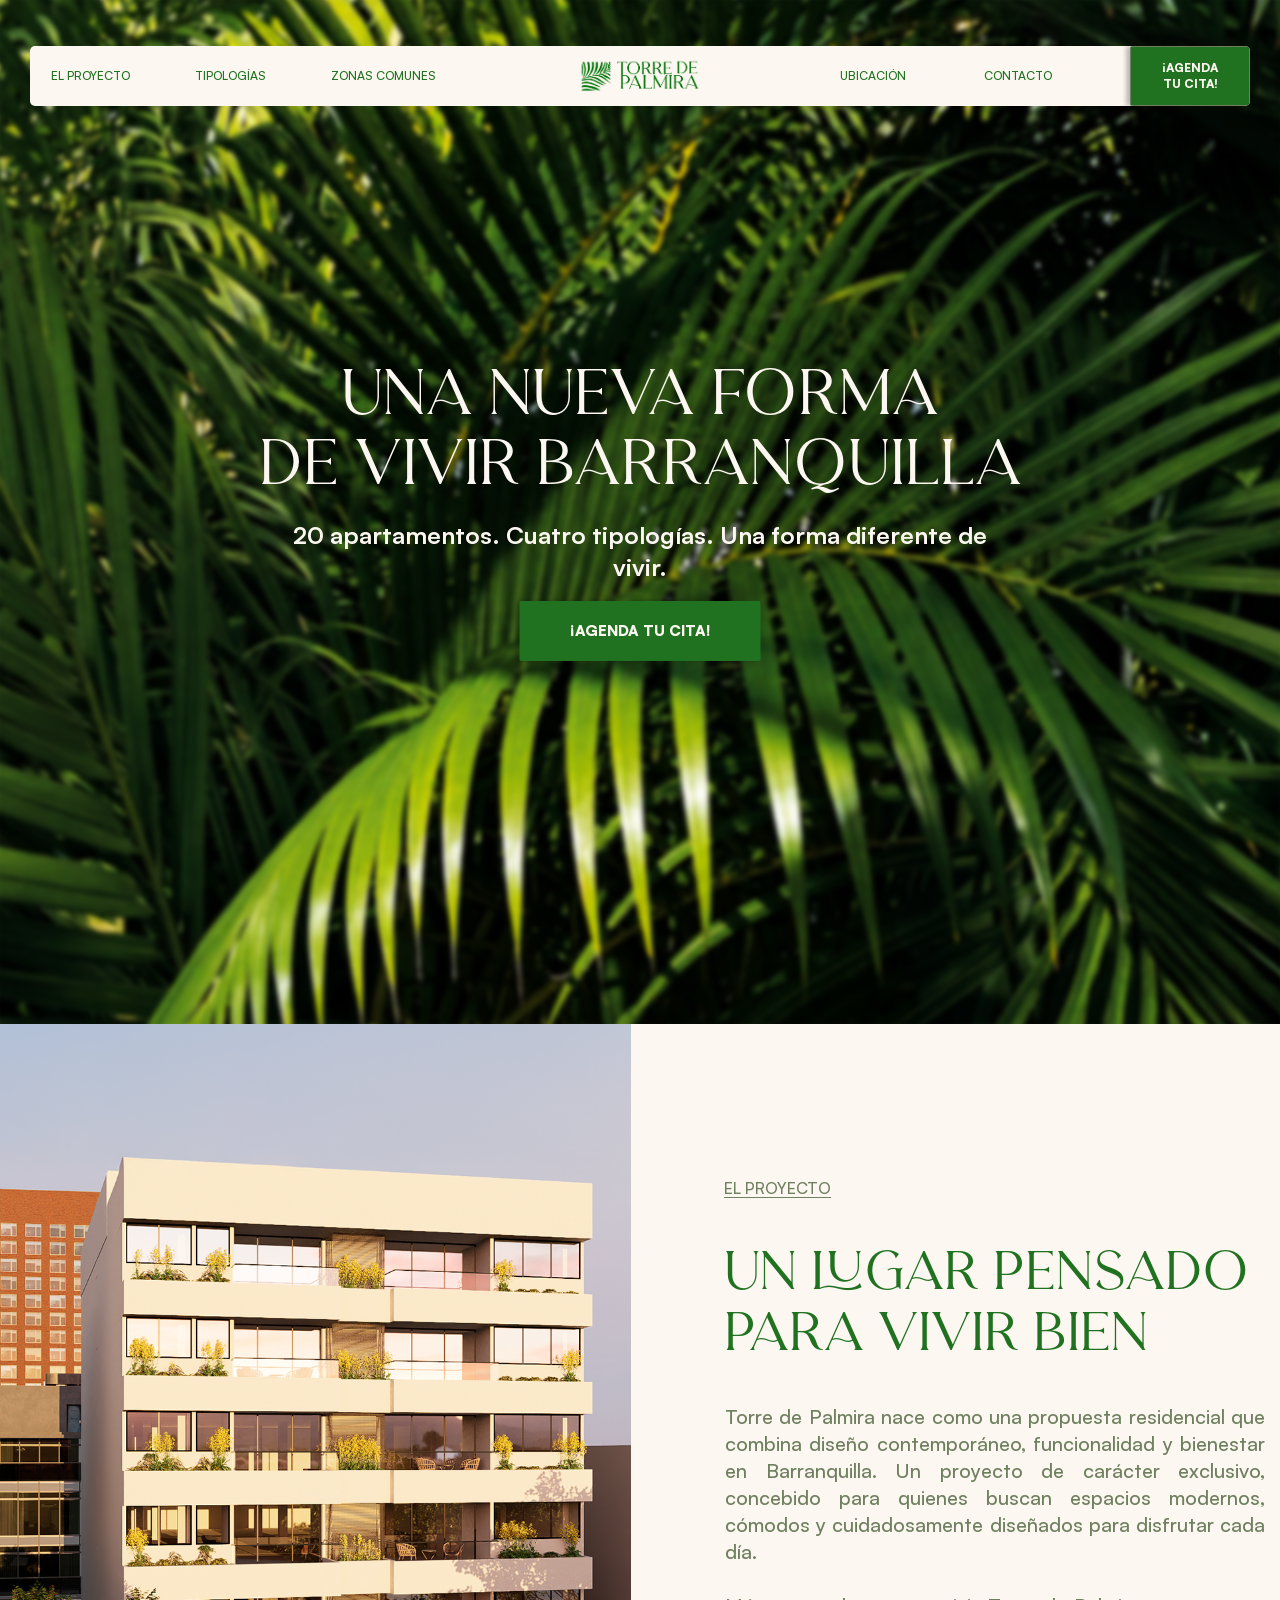
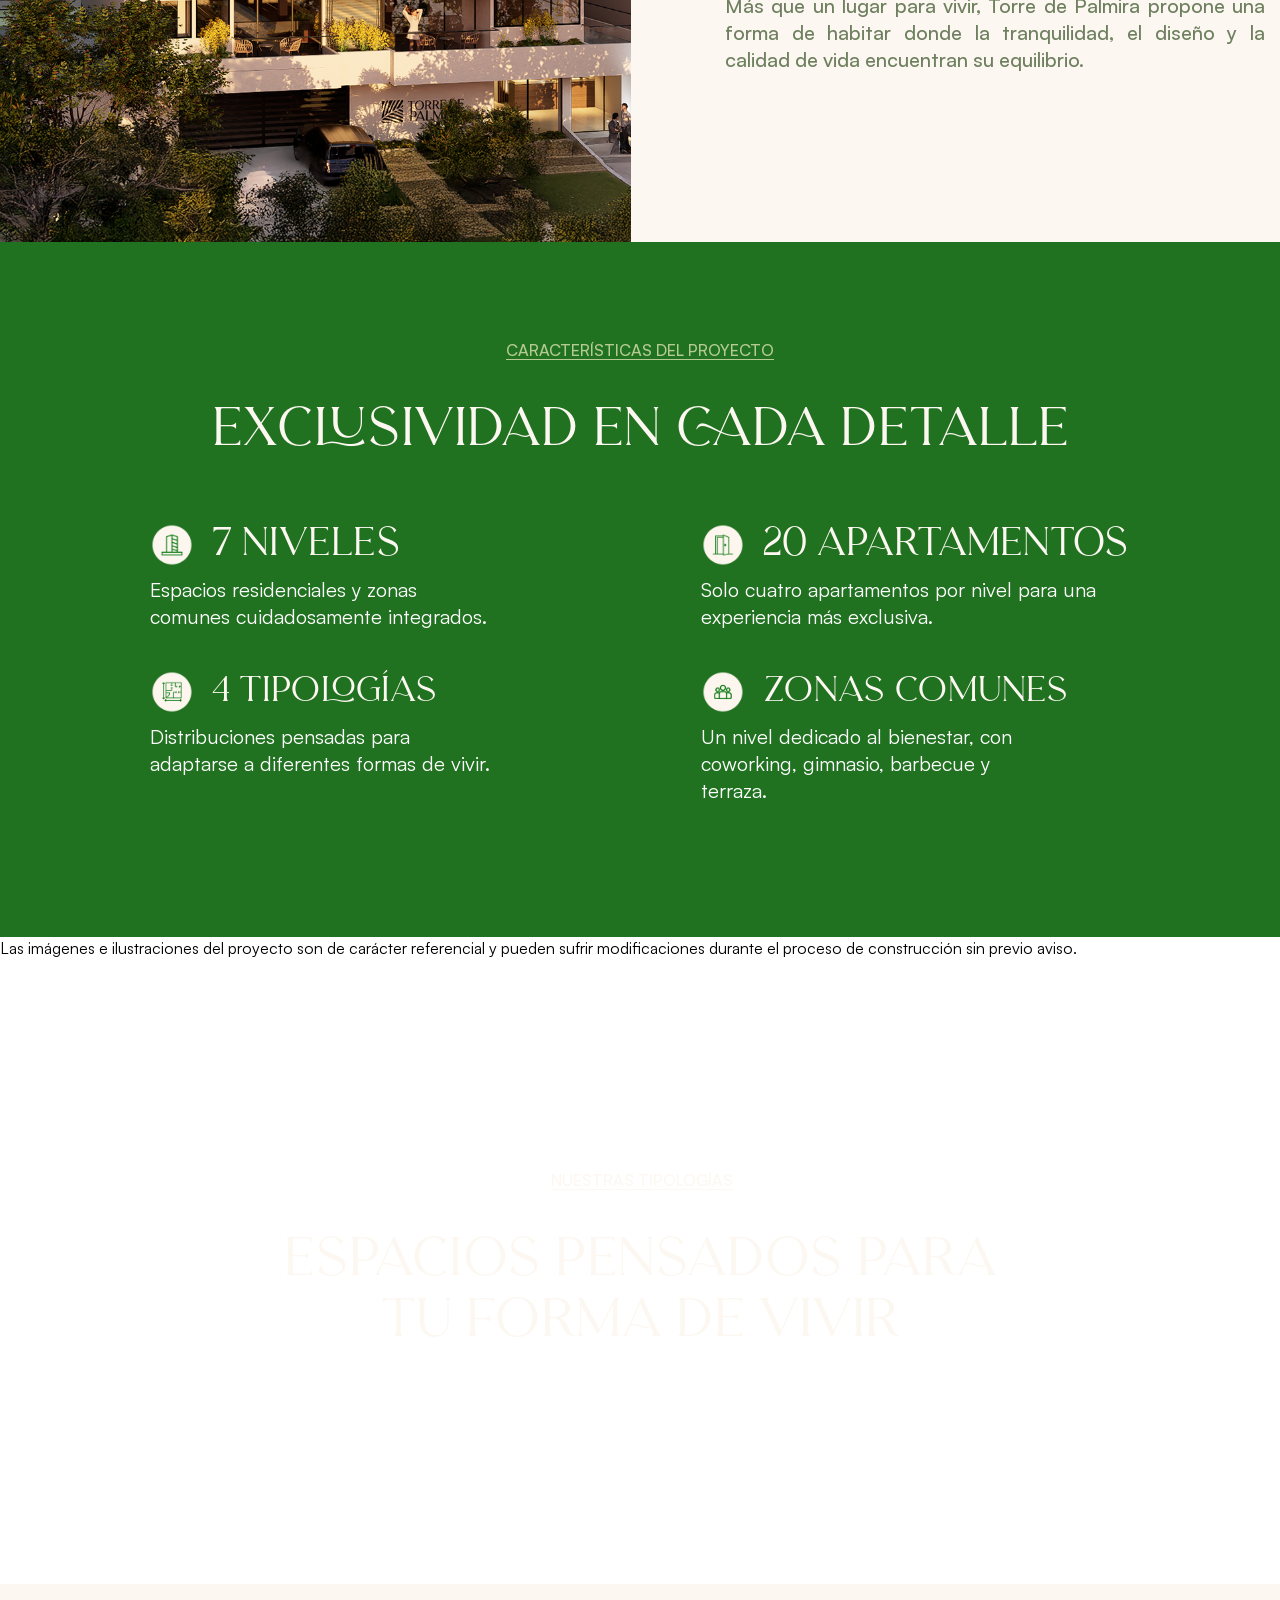
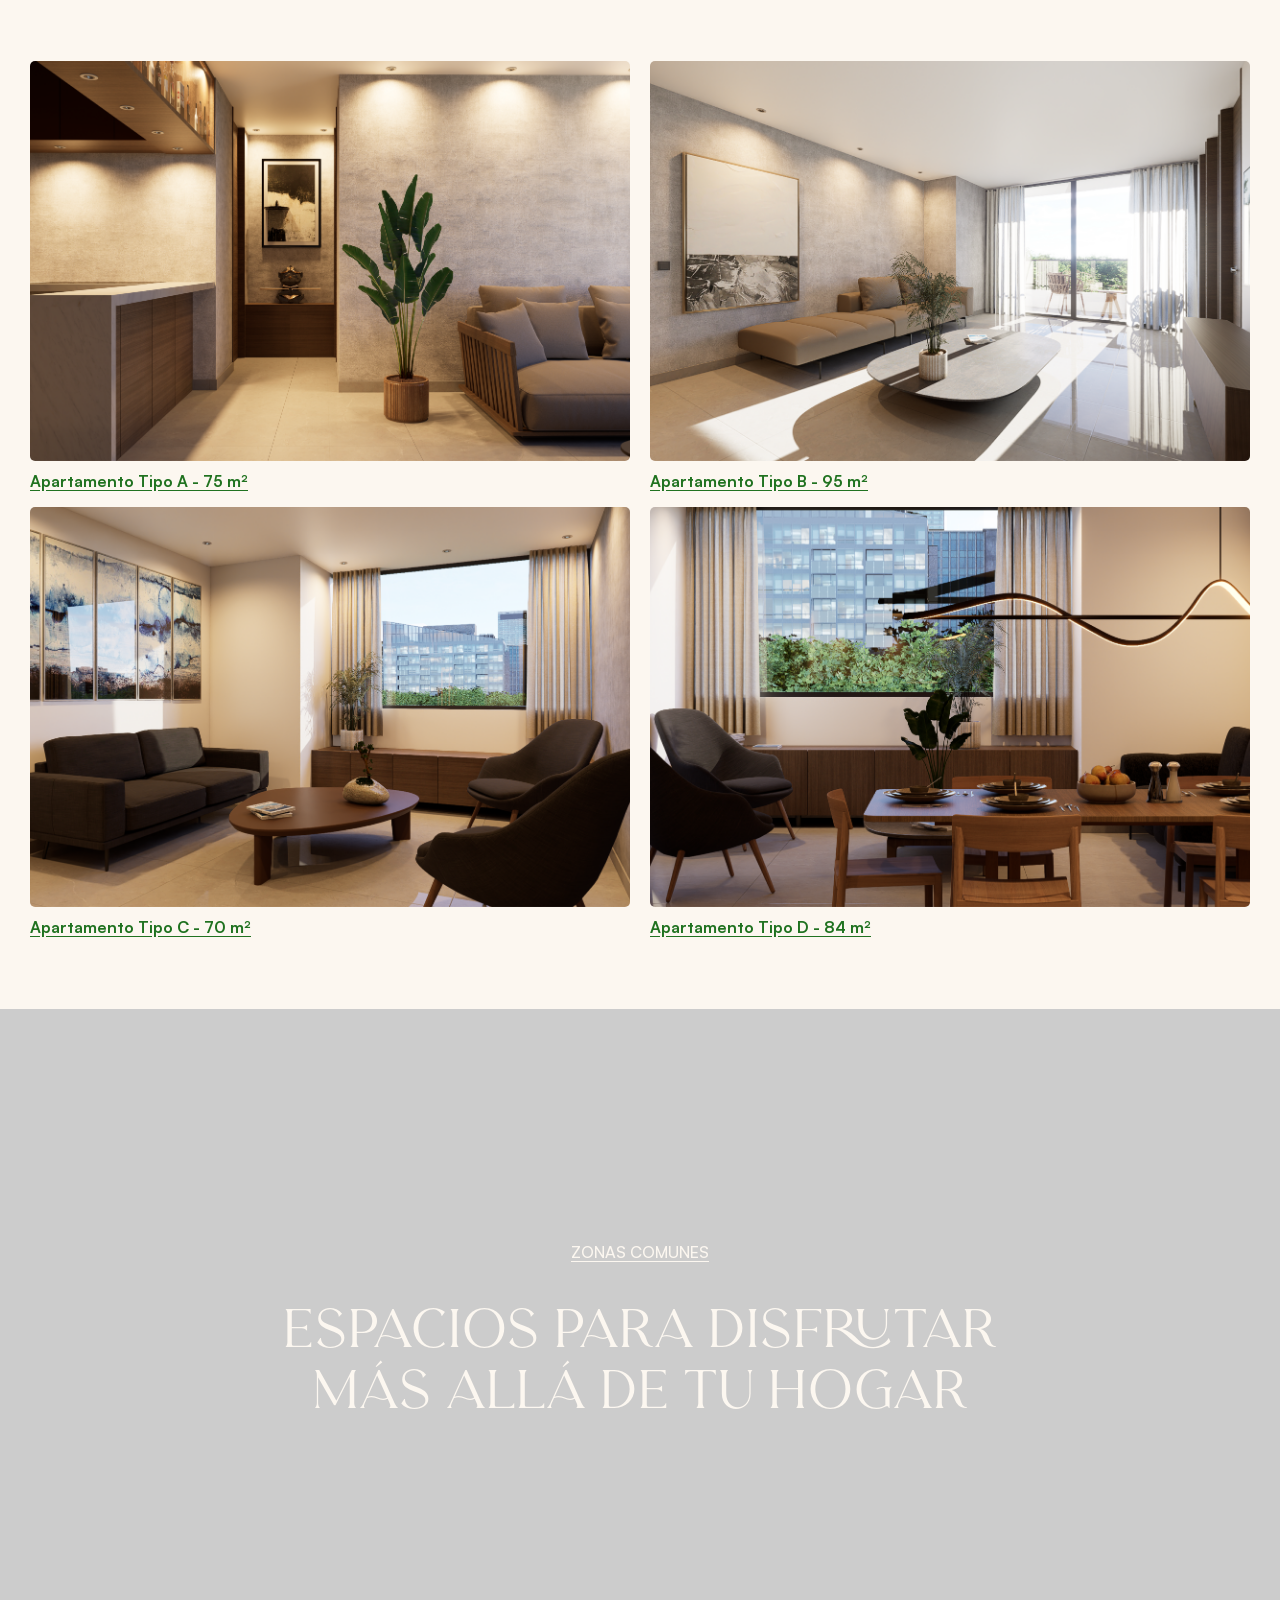
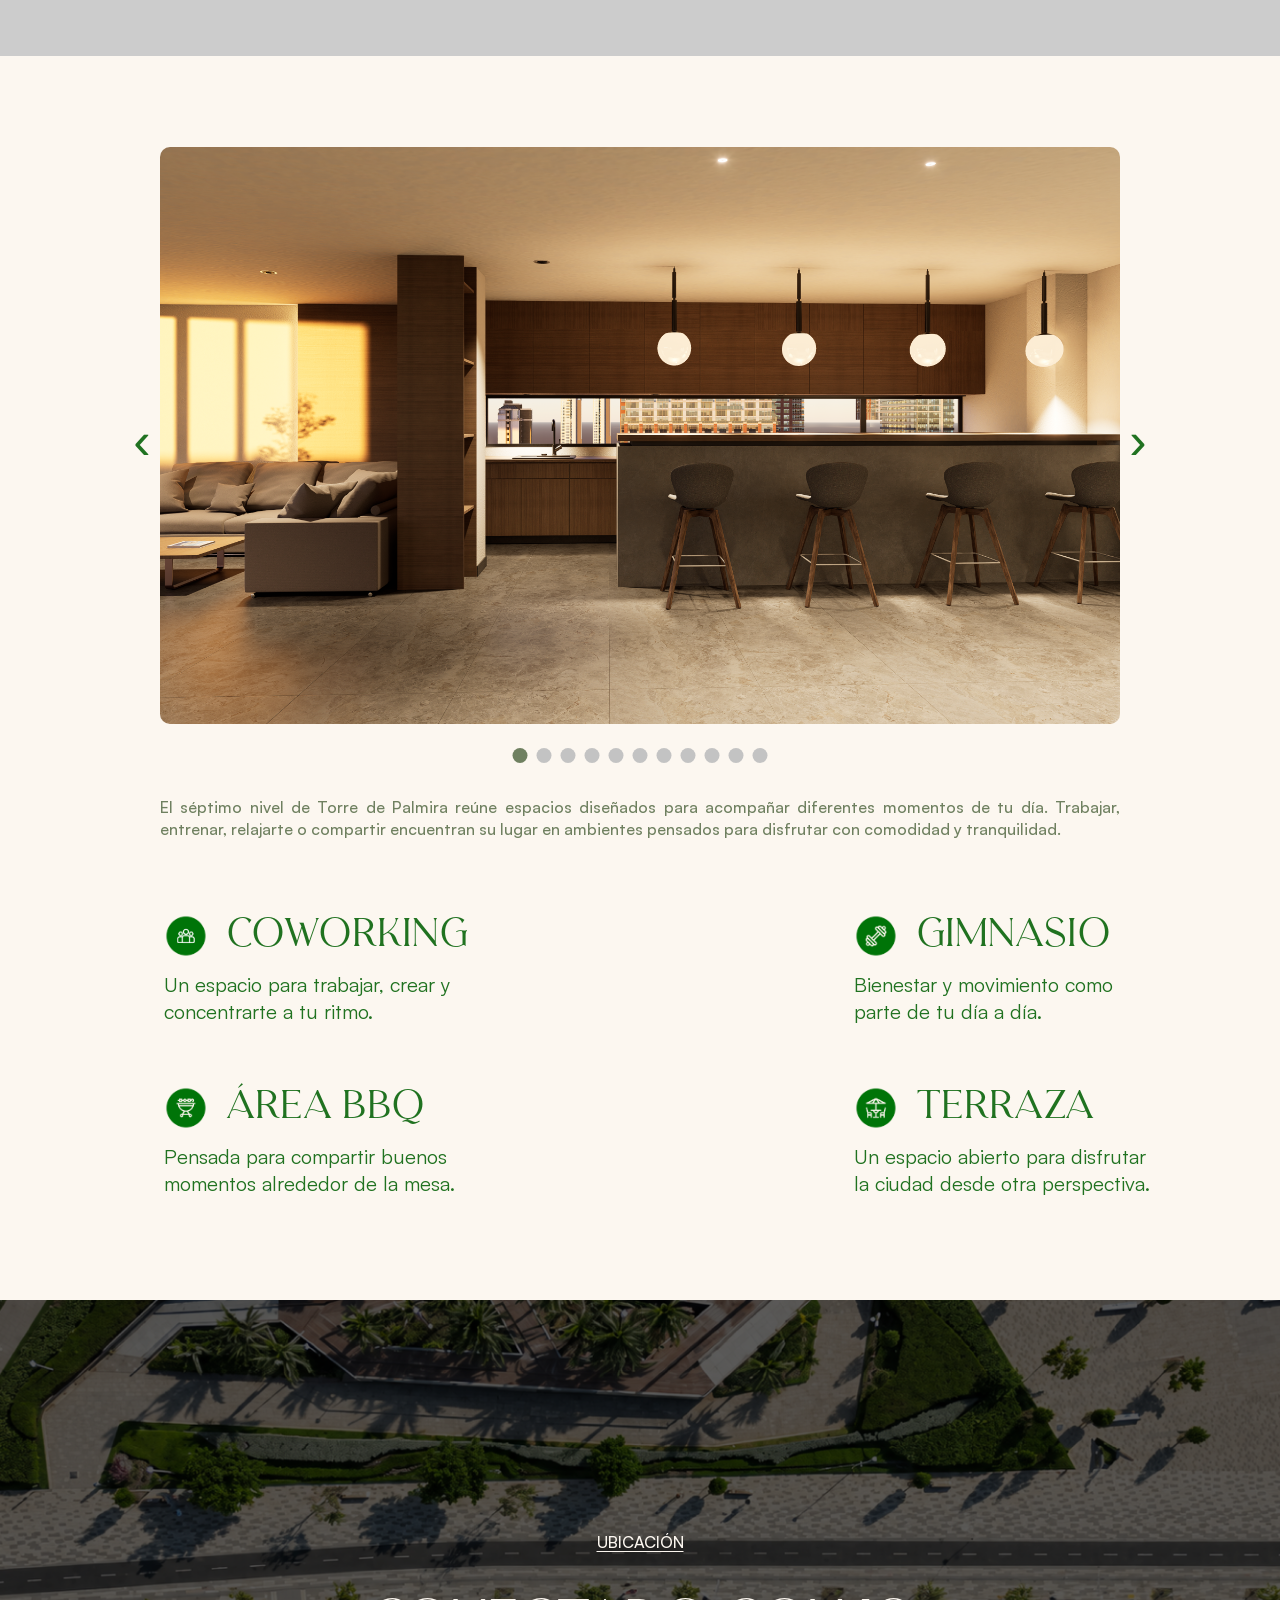
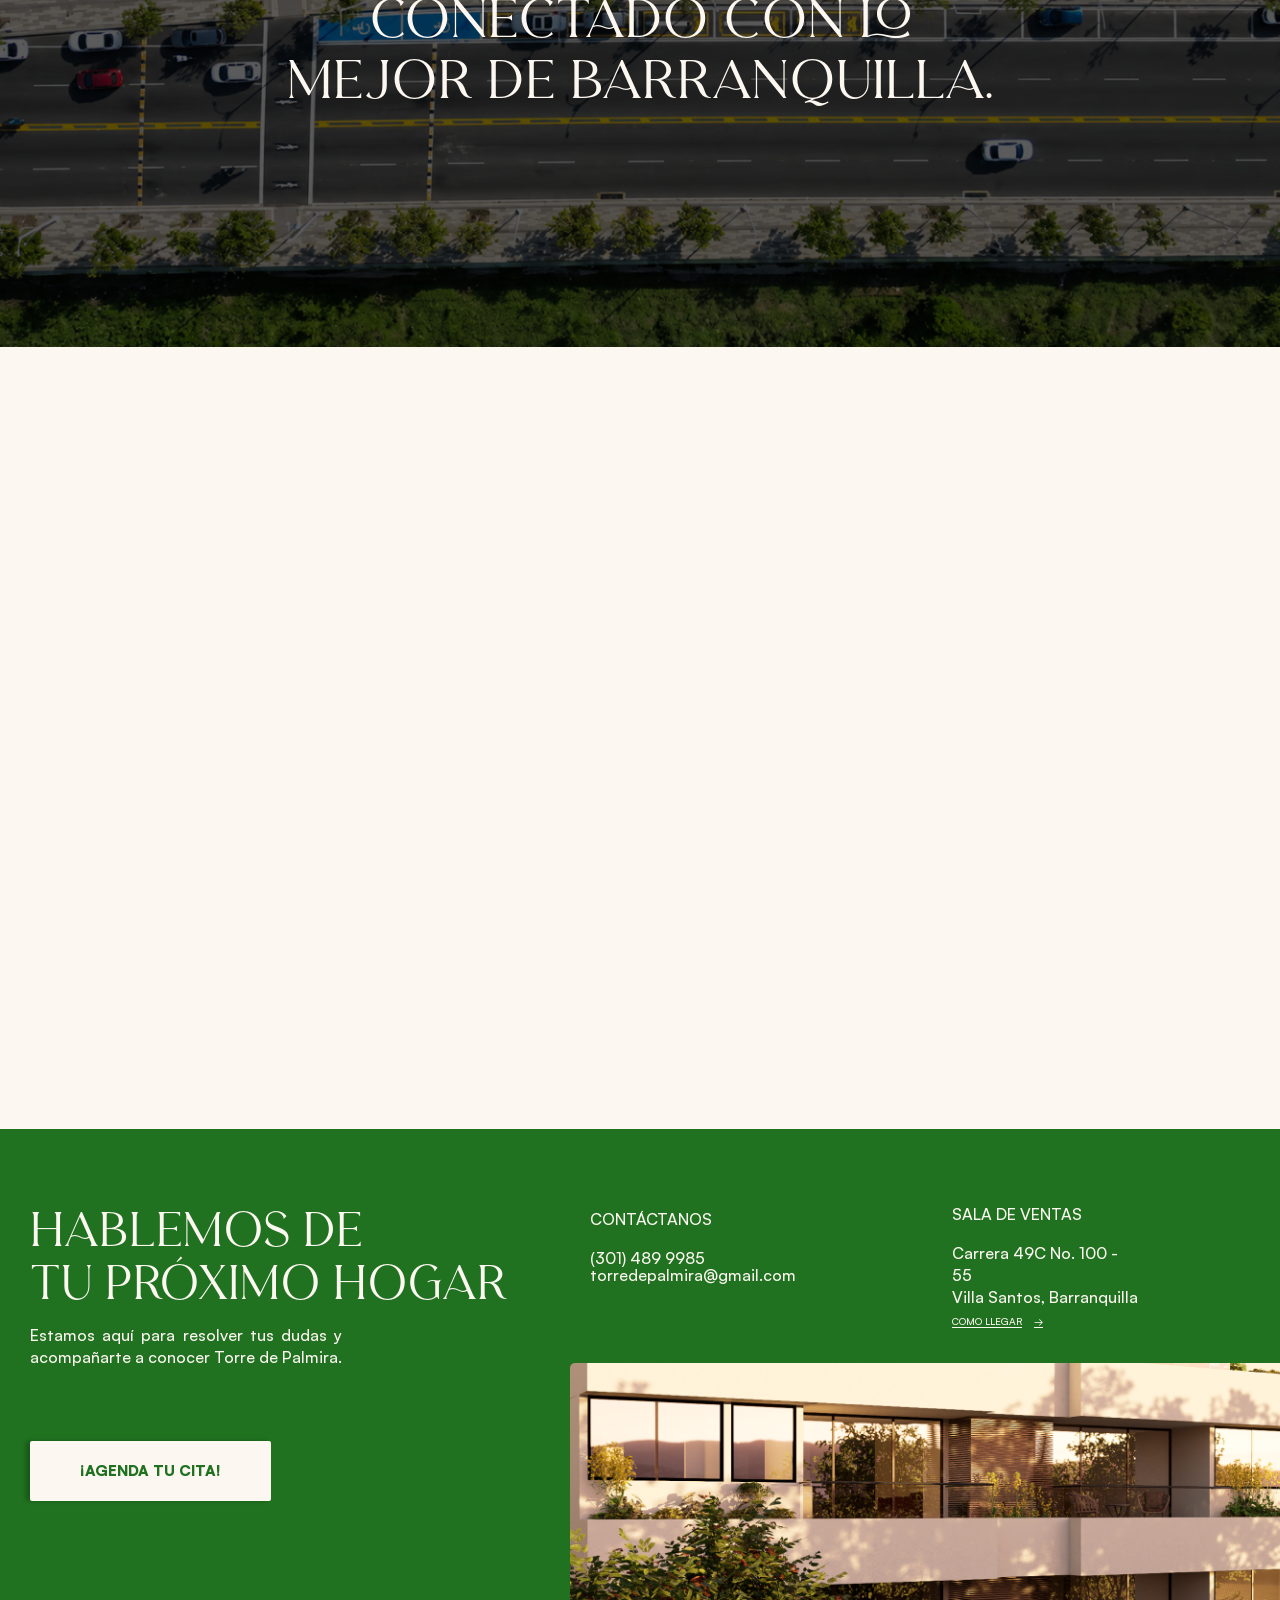
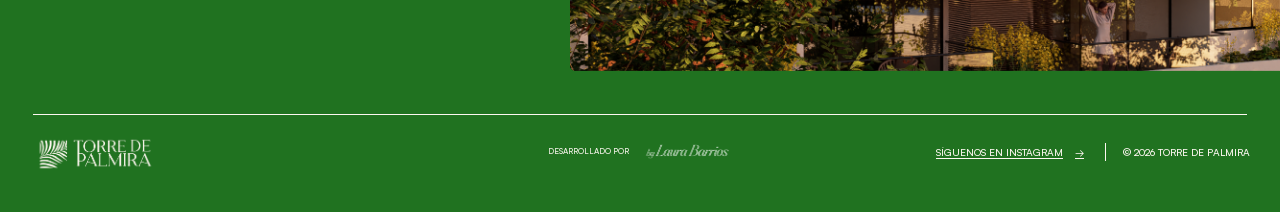
==== commit 245aa7bc: "Add hero section with title and legal disclaimer Added a new section with title and disclaimer." ====
--- a/index.html
+++ b/index.html
@@ -306,15 +306,26 @@
 
 
 
+
+
 <section class="hero4" id="tipologias">
 
+  <!-- SUBTÍTULO SUPERIOR -->
   <p class="hero4__eyebrow">
     NUESTRAS TIPOLOGÍAS
   </p>
 
+  <!-- TÍTULO PRINCIPAL -->
   <h2 class="hero4__title">
     Espacios pensados para tu forma de vivir
   </h2>
+
+  <!-- AVISO LEGAL -->
+  <p class="hero4__disclaimer">
+    Las imágenes e ilustraciones del proyecto son de carácter referencial
+    y pueden sufrir modificaciones durante el proceso de construcción
+    sin previo aviso.
+  </p>
 
 </section>
 
@@ -846,4 +857,4 @@
 
 <script src="TDP.js"></script>
 </body>
-</html>+</html>
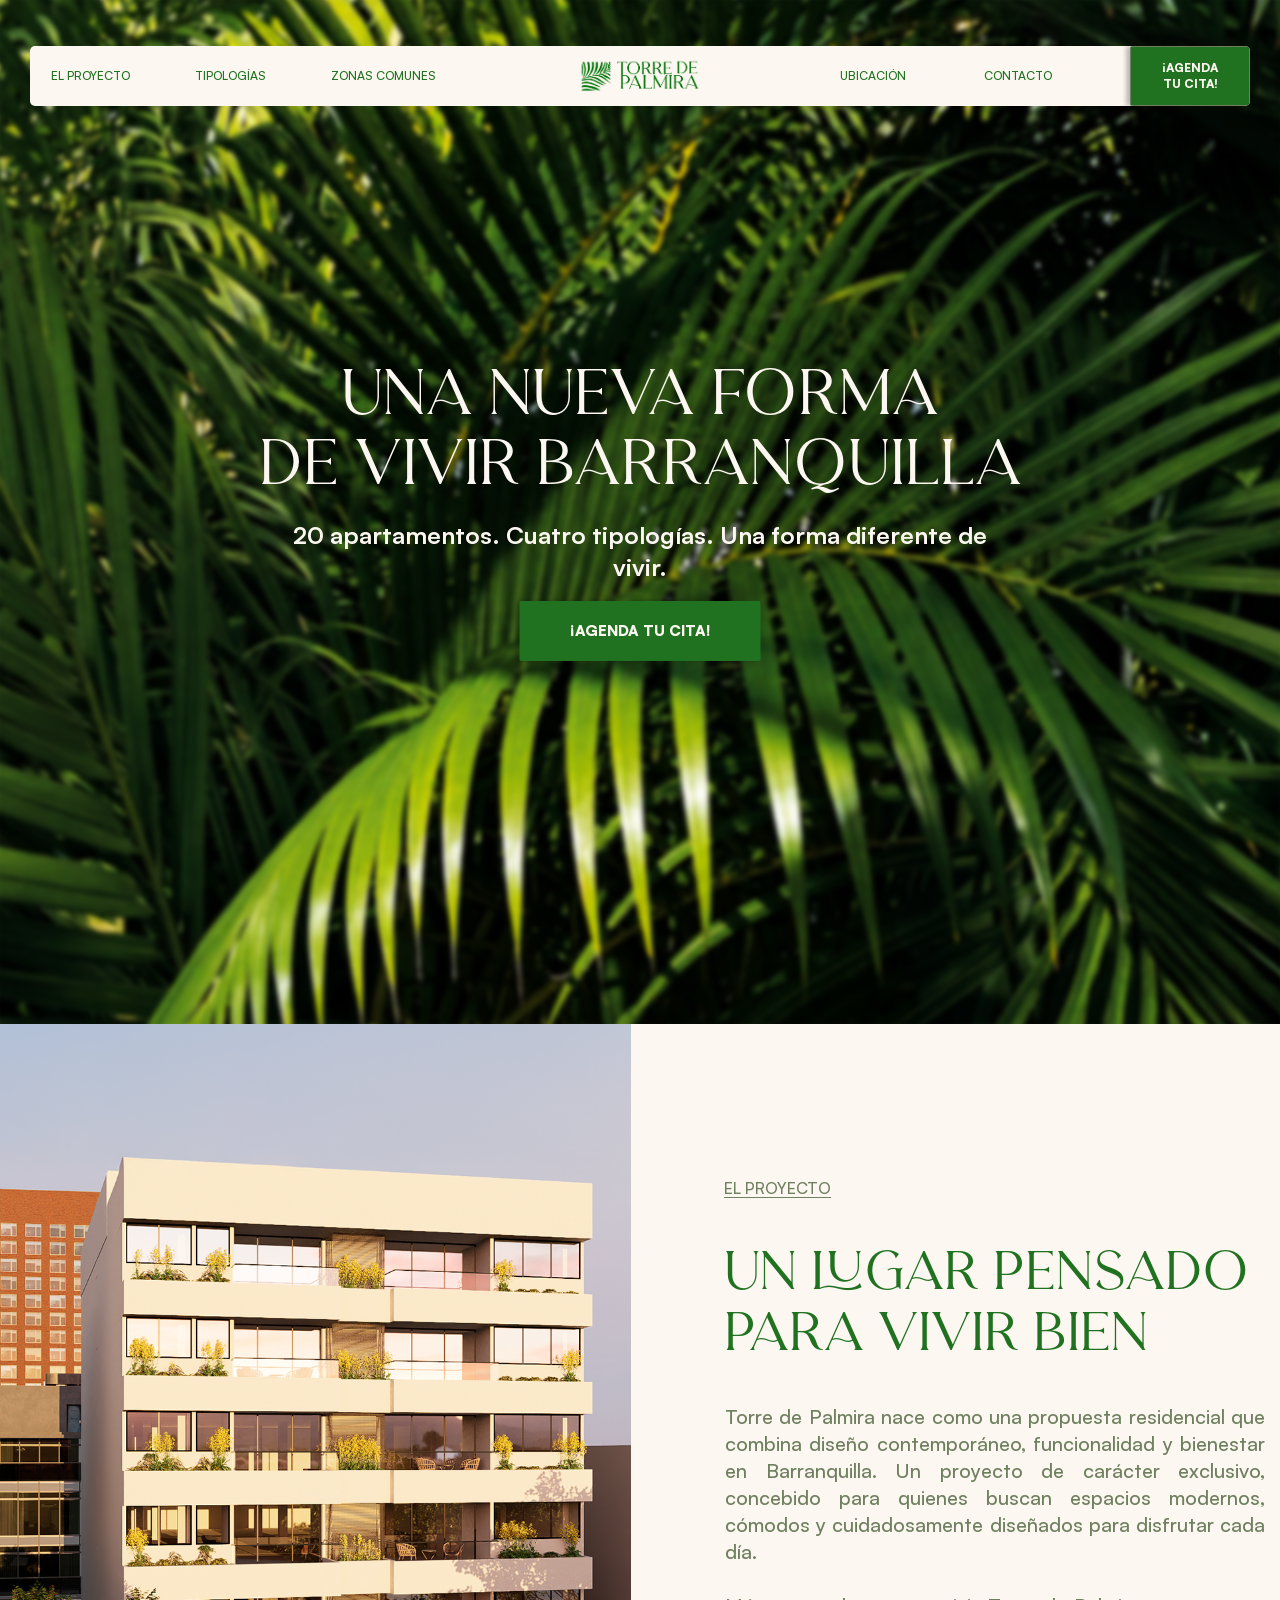
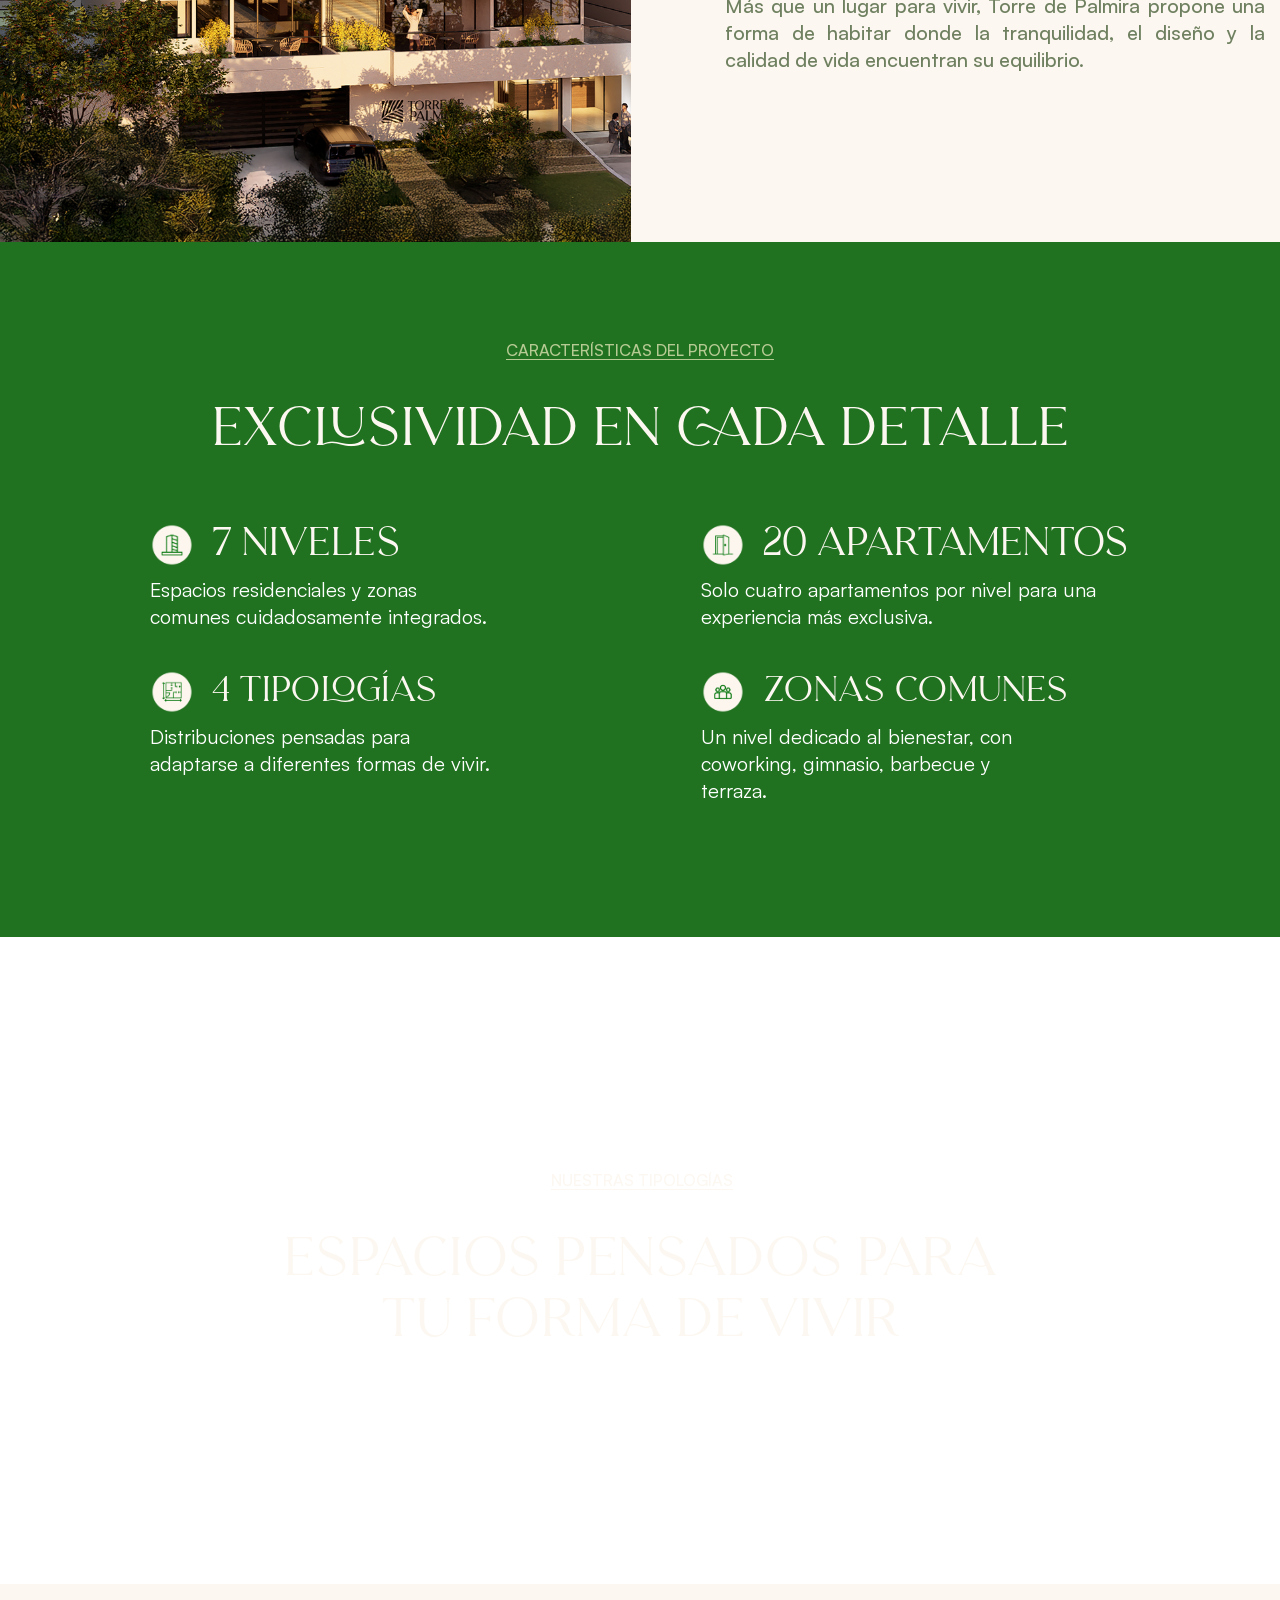
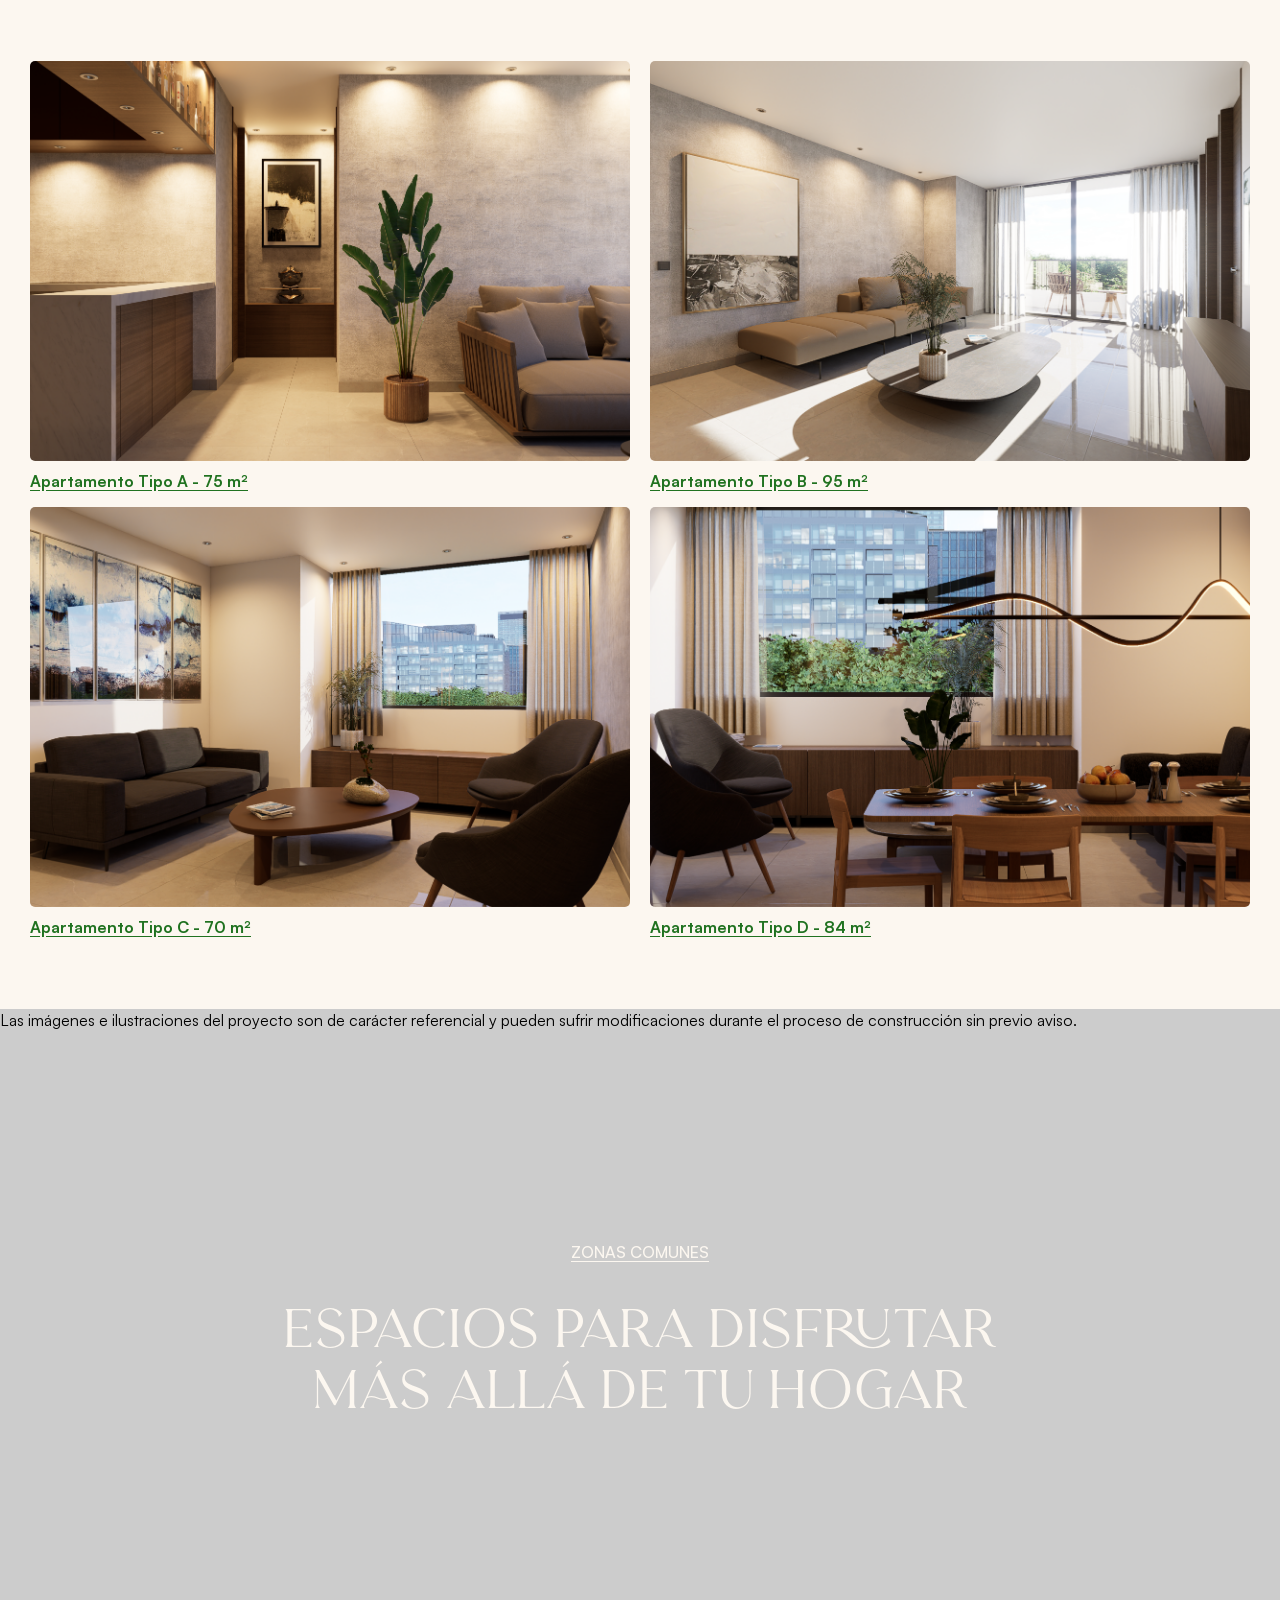
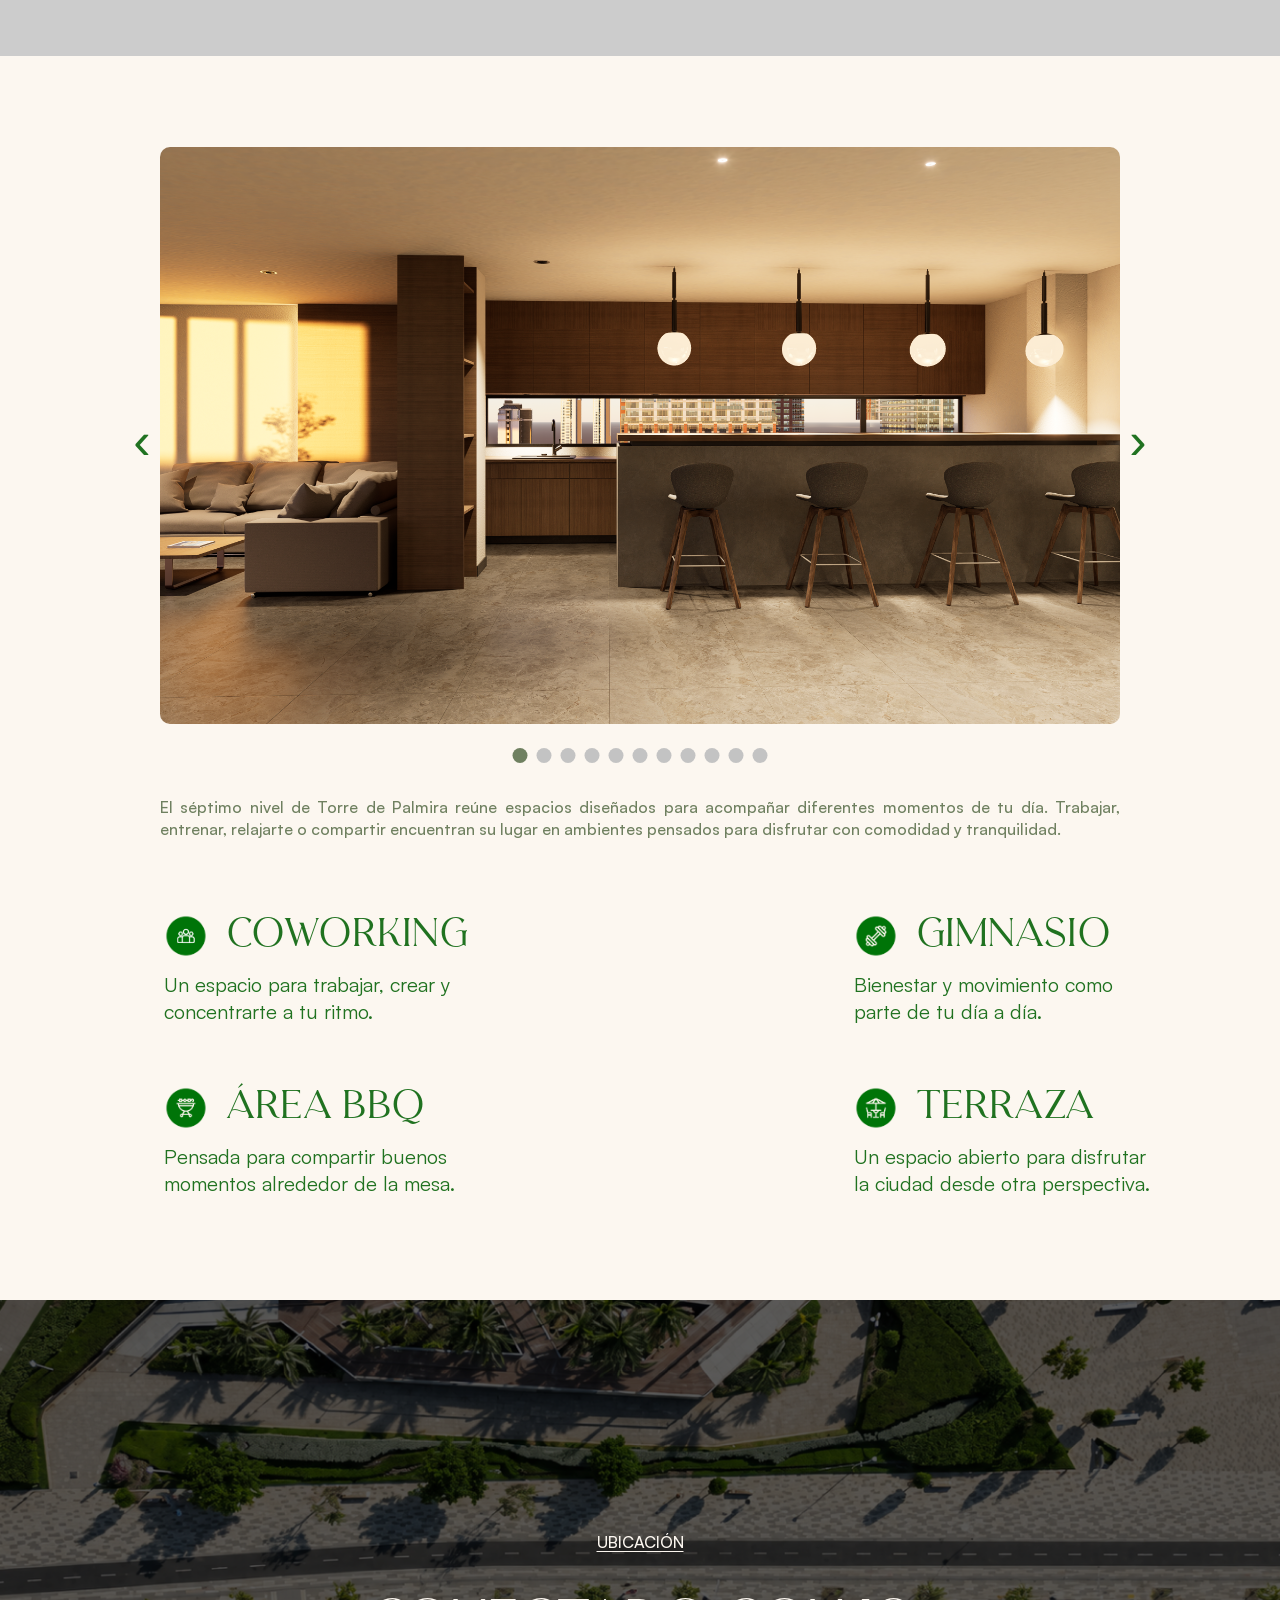
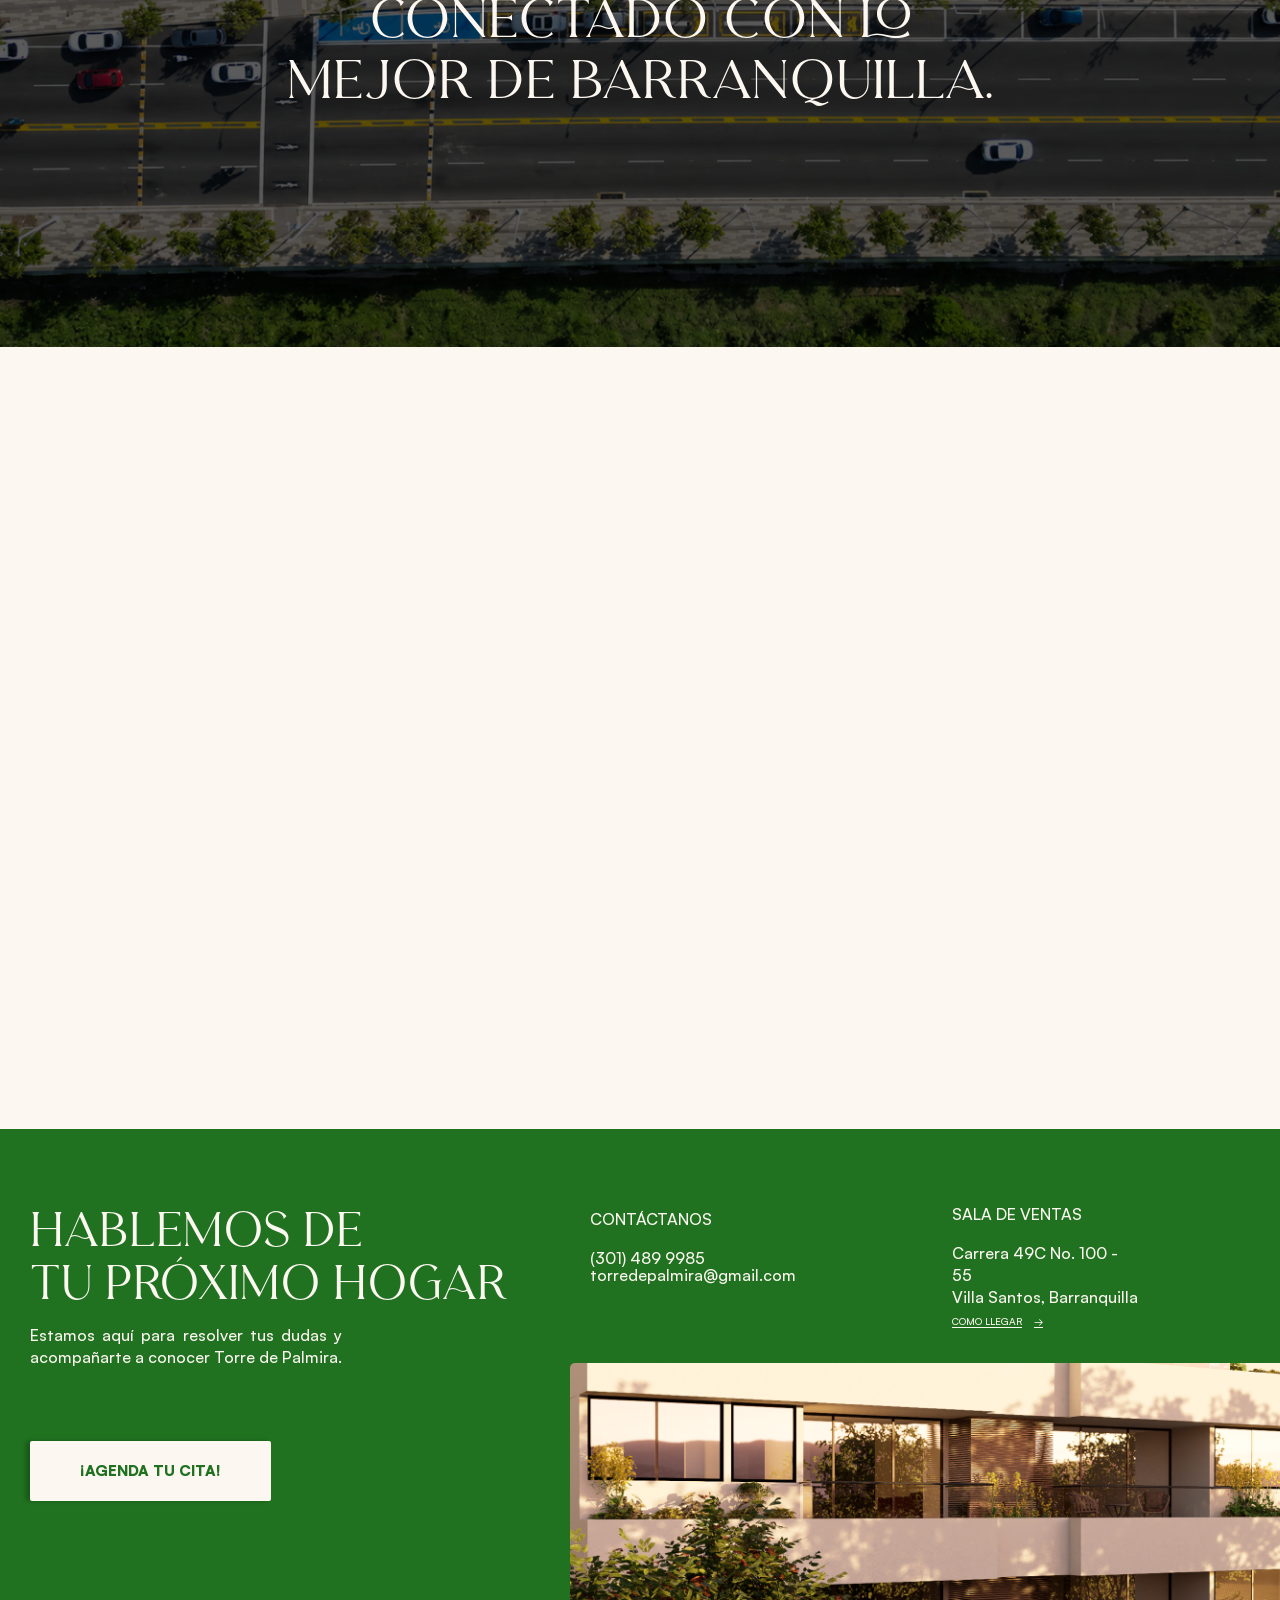
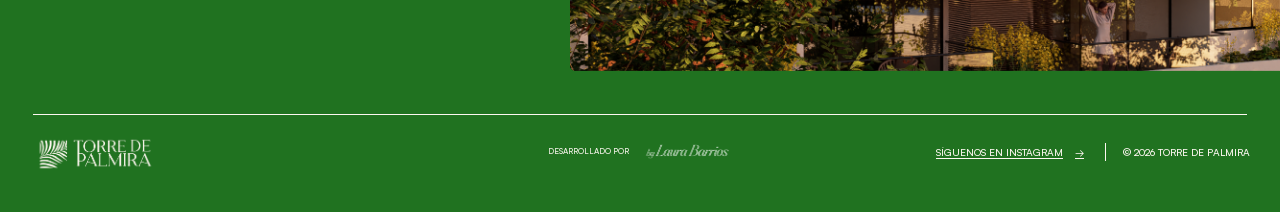
==== commit d780dd52: "Add legal disclaimer to hero6 section Added a legal disclaimer to the hero6 section." ====
--- a/index.html
+++ b/index.html
@@ -415,20 +415,31 @@
 
 
 
+<!-- ==========================================
+     HERO 6 - ZONAS COMUNES
+========================================== -->
+
 <section class="hero6" id="zonas">
 
+  <!-- OVERLAY OSCURO -->
   <div class="hero6__overlay"></div>
 
+  <!-- SUBTÍTULO SUPERIOR -->
   <p class="hero6__eyebrow">
     ZONAS COMUNES
   </p>
 
+  <!-- TÍTULO PRINCIPAL -->
   <h2 class="hero6__title">
     Espacios para disfrutar más allá de tu hogar
   </h2>
 
+  <!-- AVISO LEGAL -->
+  <p class="hero6__disclaimer">
+    Las imágenes e ilustraciones del proyecto son de carácter referencial y pueden sufrir modificaciones durante el proceso de construcción sin previo aviso.
+  </p>
+
 </section>
-
 
 
 
--- a/TDP.css
+++ b/TDP.css
@@ -717,8 +717,12 @@
 
 
 
-/* =========================
-   HERO 4
+/* ==========================================
+   HERO 4 - DESKTOP
+========================================== */
+
+/* =========================
+   CONTENEDOR GENERAL
 ========================= */
 
 .hero4 {
@@ -726,6 +730,9 @@
 
   width: 100%;
   height: 647px;
+
+  margin: 0;
+  padding: 0;
 
   background-image: url('./imgTDP/FOTO\ 3.png');
   background-size: cover;
@@ -737,7 +744,7 @@
 
 
 /* =========================
-   HERO 4 - EYEBROW
+   NUESTRAS TIPOLOGÍAS
 ========================= */
 
 .hero4__eyebrow {
@@ -749,6 +756,10 @@
   transform: translateX(-50%);
 
   width: 178px;
+  height: 22px;
+
+  margin: 0;
+  padding: 0;
 
   font-family: 'Satoshi', sans-serif;
   font-weight: 500;
@@ -757,7 +768,6 @@
   line-height: 22px;
 
   text-align: center;
-
   text-decoration: underline;
   text-underline-offset: 3px;
 
@@ -768,7 +778,7 @@
 
 
 /* =========================
-   HERO 4 - TÍTULO
+   TÍTULO PRINCIPAL
 ========================= */
 
 .hero4__title {
@@ -780,6 +790,11 @@
   transform: translateX(-50%);
 
   width: 725px;
+  max-width: calc(100% - 60px);
+  height: auto;
+
+  margin: 0;
+  padding: 0;
 
   font-family: 'Carentro', serif;
   font-weight: 400;
@@ -792,6 +807,37 @@
   color: #FCF7F0;
 }
 
+
+/* =========================
+   AVISO LEGAL INFERIOR
+========================= */
+
+.hero4__disclaimer {
+  position: absolute;
+
+  bottom: 35px;
+  left: 50%;
+
+  transform: translateX(-50%);
+
+  width: calc(100% - 60px);
+  max-width: 1380px;
+  height: auto;
+
+  margin: 0;
+  padding: 0;
+
+  font-family: 'Satoshi', sans-serif;
+  font-weight: 500;
+
+  font-size: 10px;
+  line-height: 14px;
+
+  text-align: center;
+
+  color: #FFFFFF;
+  opacity: 0.5;
+}
 
 
 
@@ -2884,6 +2930,7 @@
 
     width: 100%;
     height: 250px;
+    min-height: 250px;
 
     margin: 0;
     padding: 0;
@@ -2928,7 +2975,6 @@
     line-height: 14px;
 
     text-align: center;
-
     text-decoration: underline;
     text-underline-offset: 2px;
 
@@ -2952,7 +2998,7 @@
 
     width: 317px;
     max-width: calc(100% - 30px);
-    height: auto;
+    height: 52px;
 
     margin: 0;
     padding: 0;
@@ -2966,6 +3012,38 @@
     text-align: center;
 
     color: #FCF7F0;
+  }
+
+
+  /* =========================
+     AVISO LEGAL INFERIOR
+  ========================= */
+
+  .hero4__disclaimer {
+    position: absolute;
+
+    top: 228px;
+    left: 50%;
+
+    transform: translateX(-50%);
+
+    width: 344px;
+    max-width: calc(100% - 30px);
+    height: auto;
+
+    margin: 0;
+    padding: 0;
+
+    font-family: 'Satoshi', sans-serif;
+    font-weight: 500;
+
+    font-size: 5px;
+    line-height: 7px;
+
+    text-align: center;
+
+    color: #FFFFFF;
+    opacity: 0.5;
   }
 
 }
@@ -4564,4 +4642,4 @@
   display: none;
 }
 
-}+}
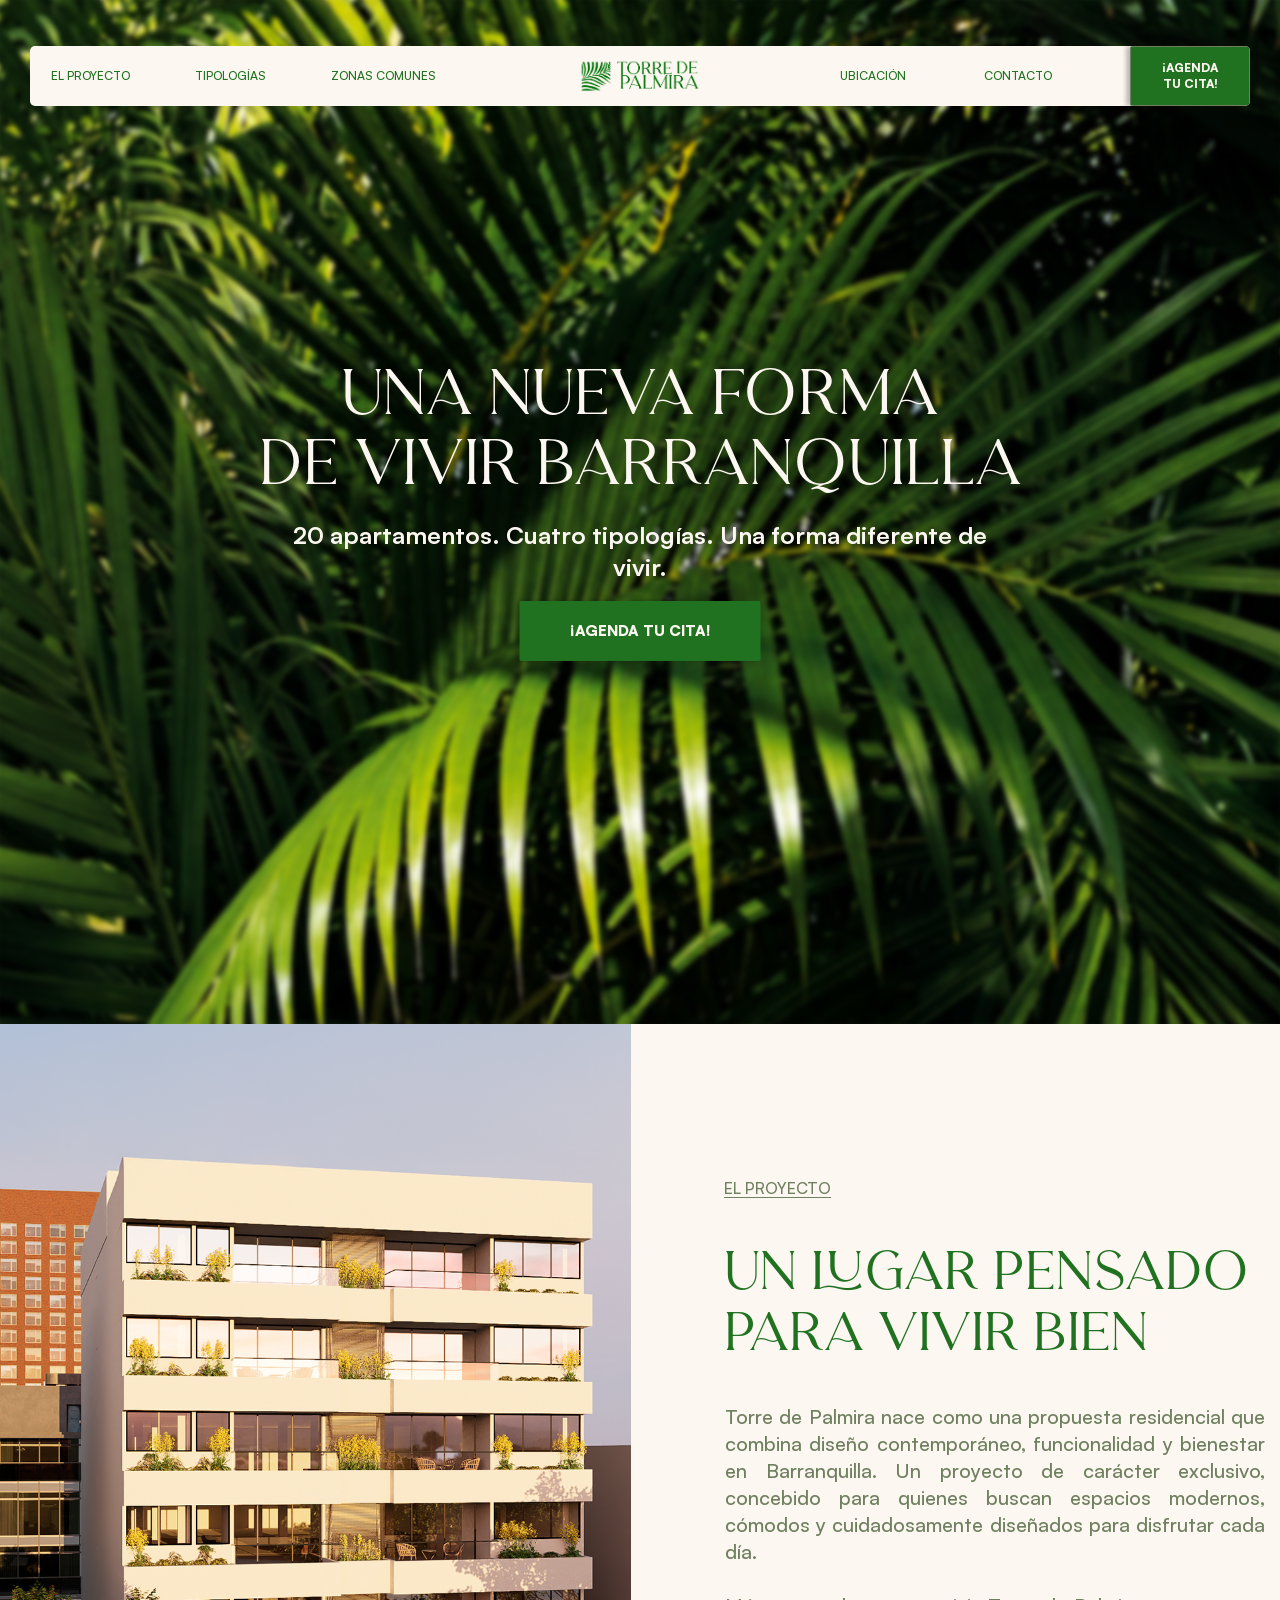
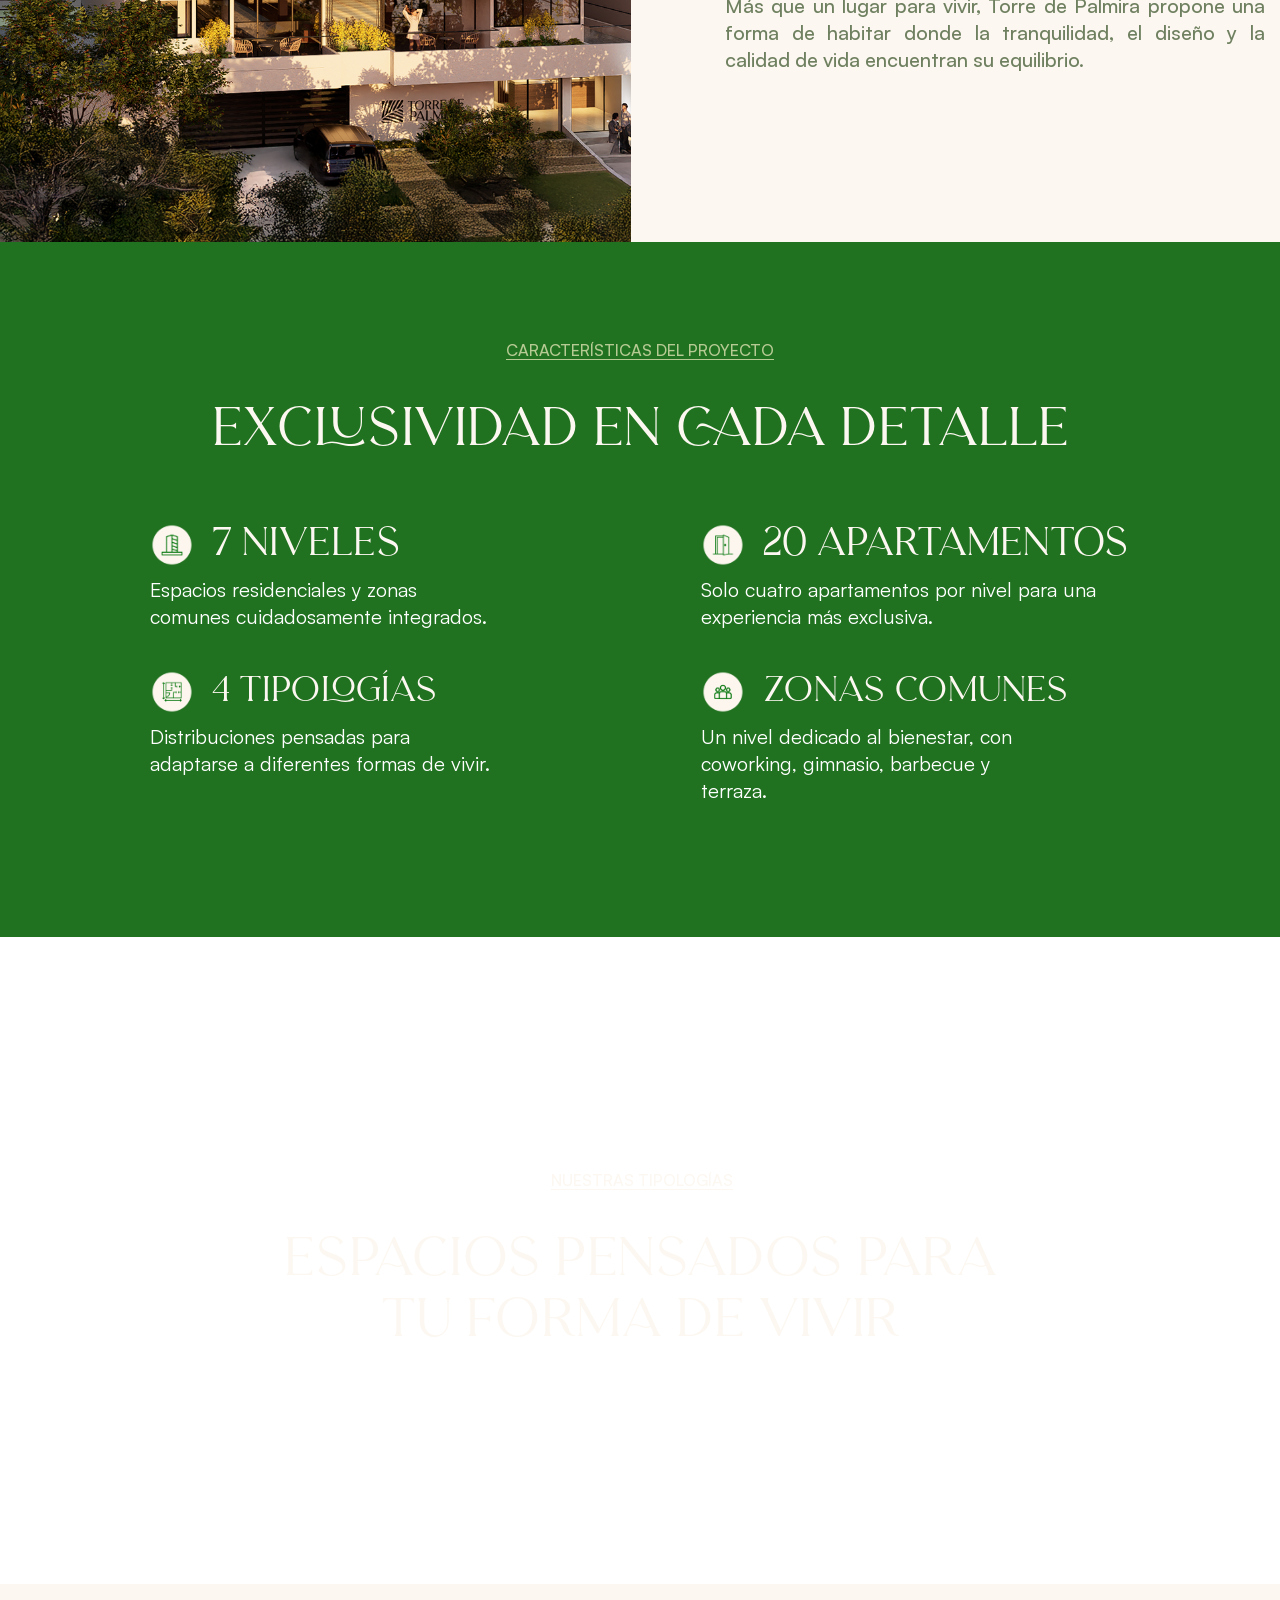
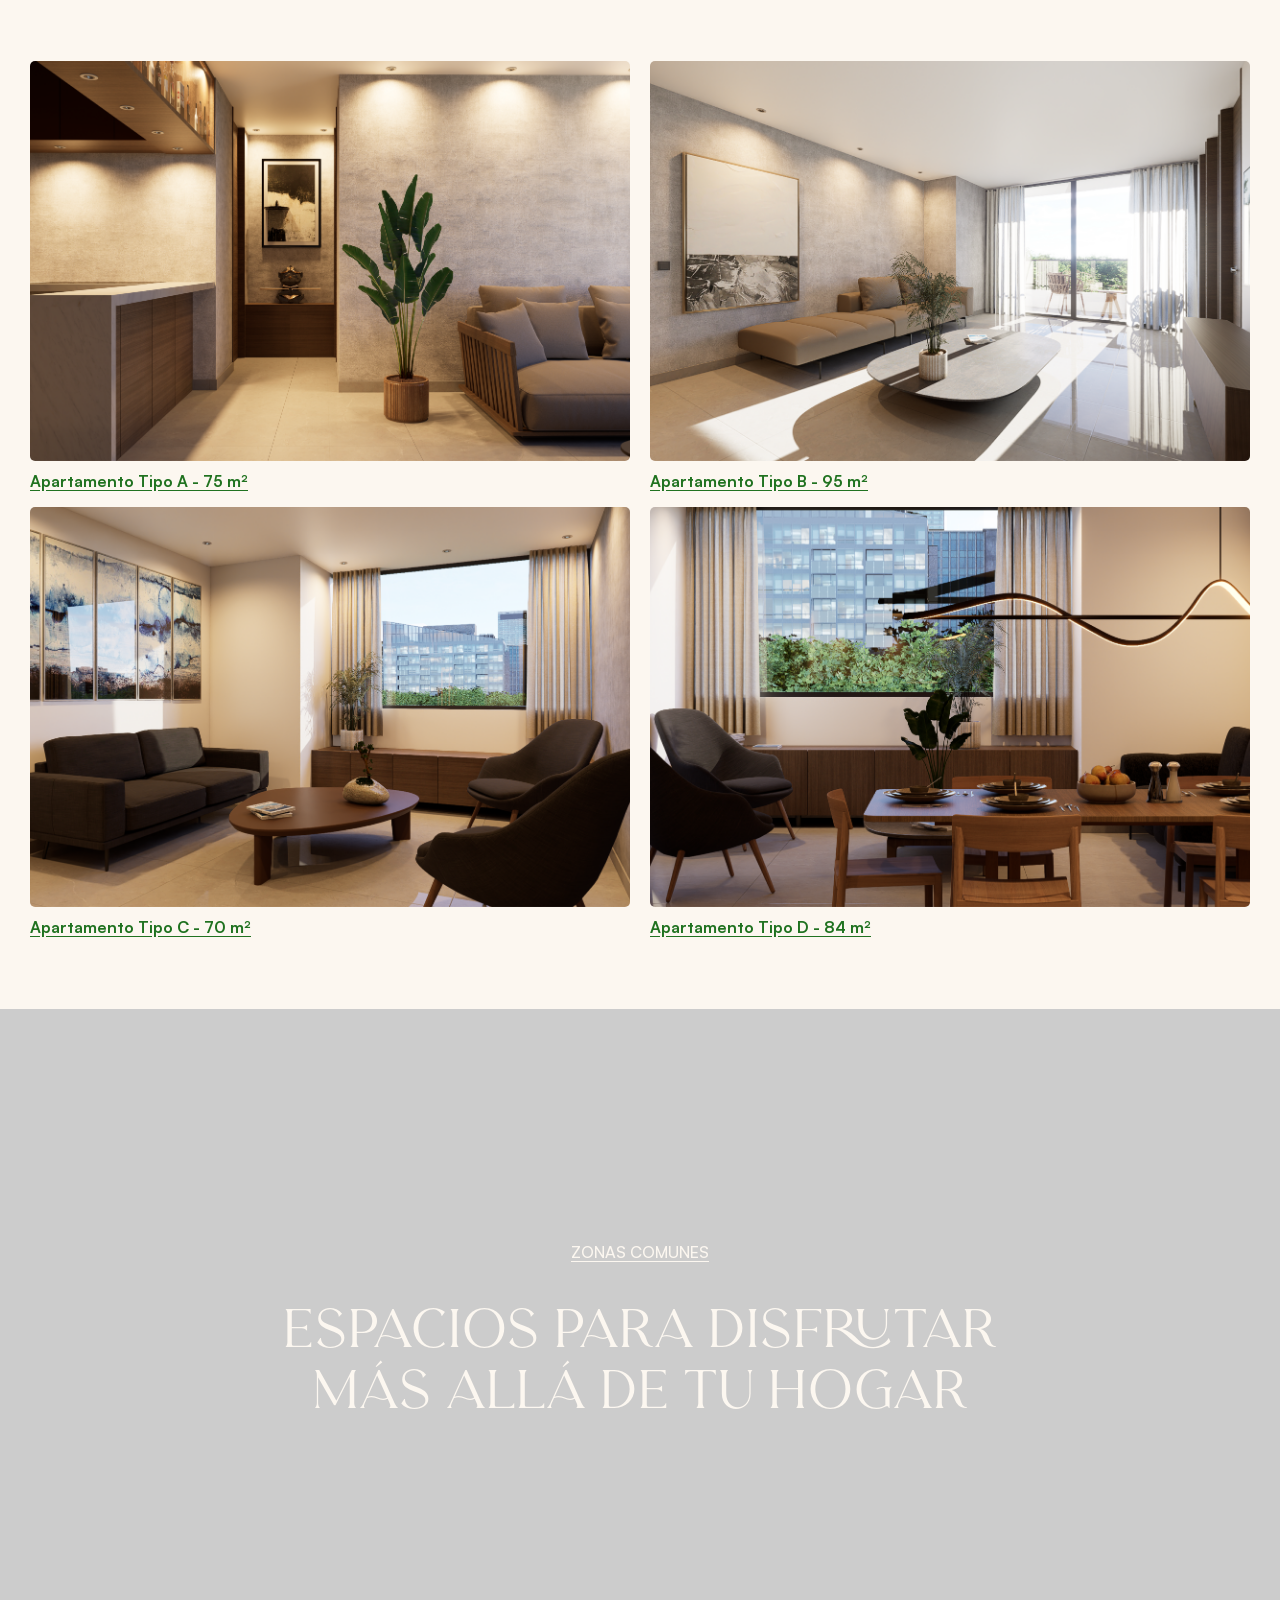
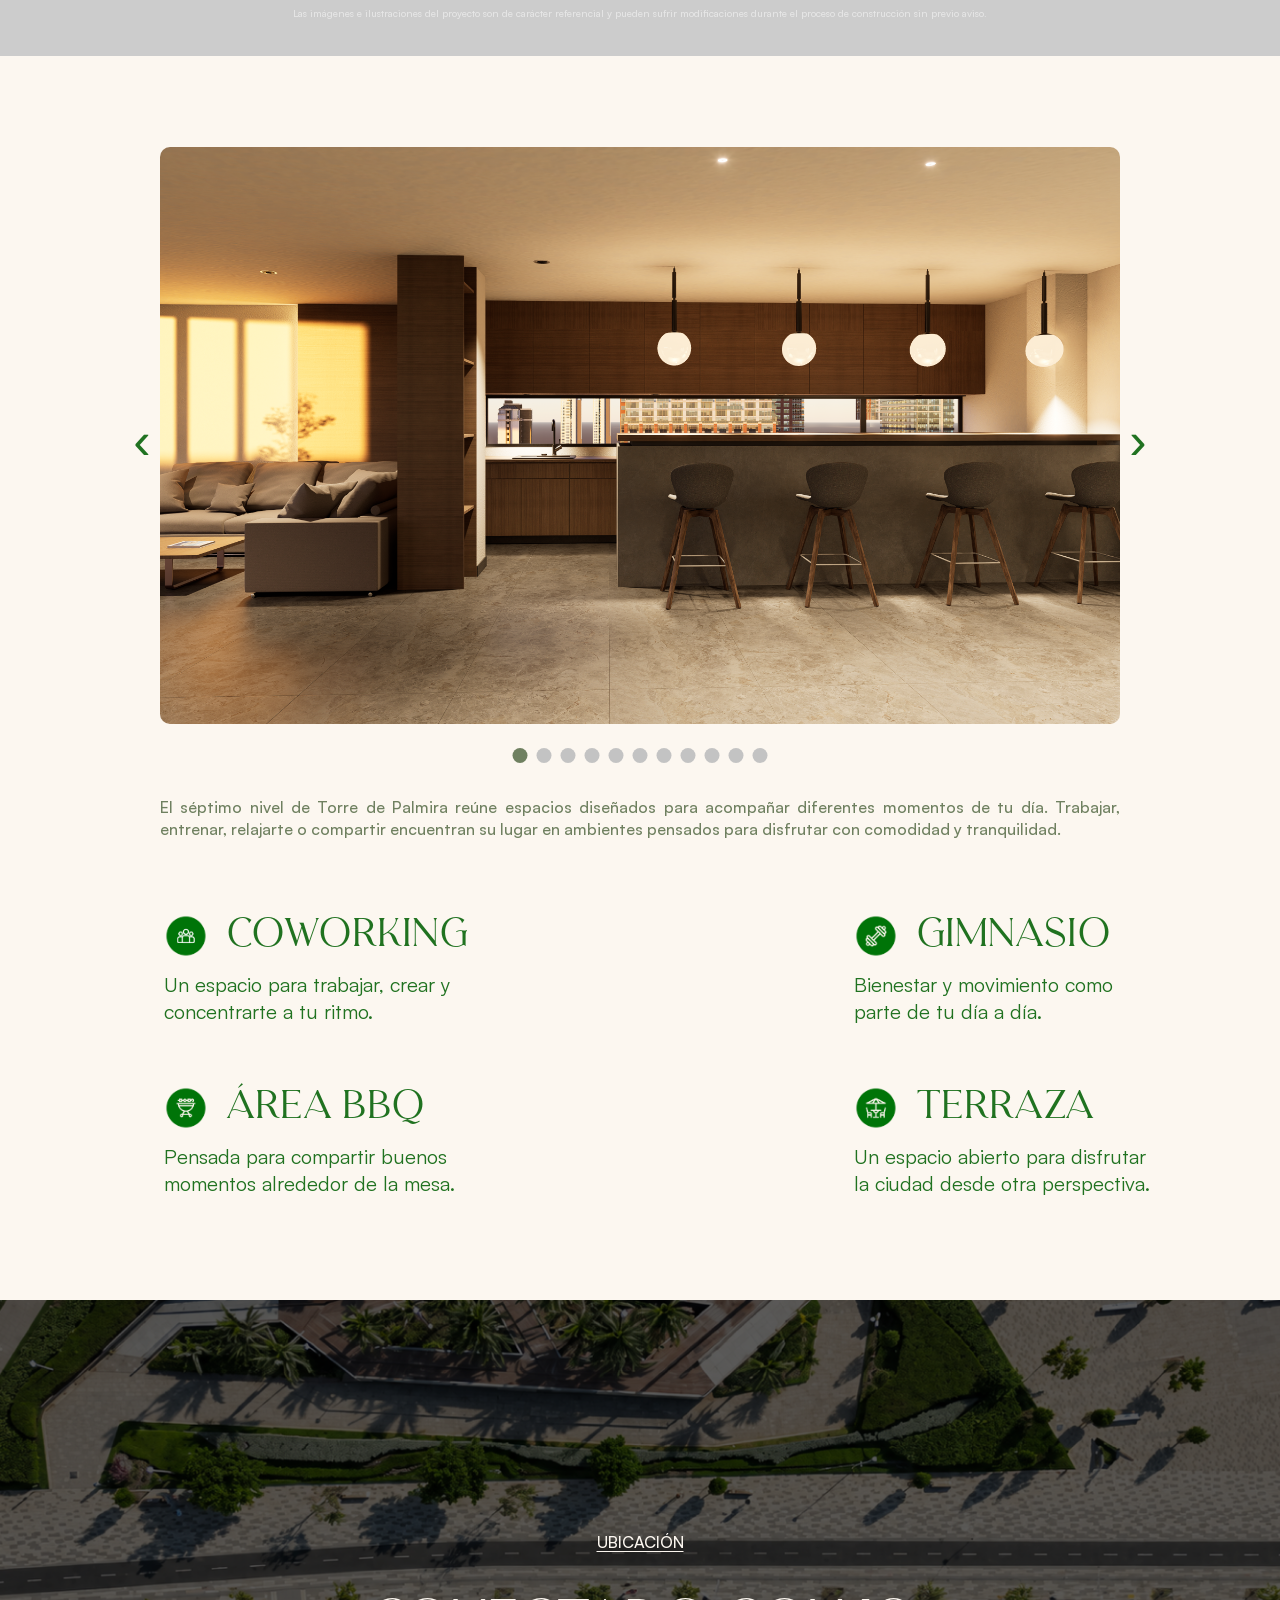
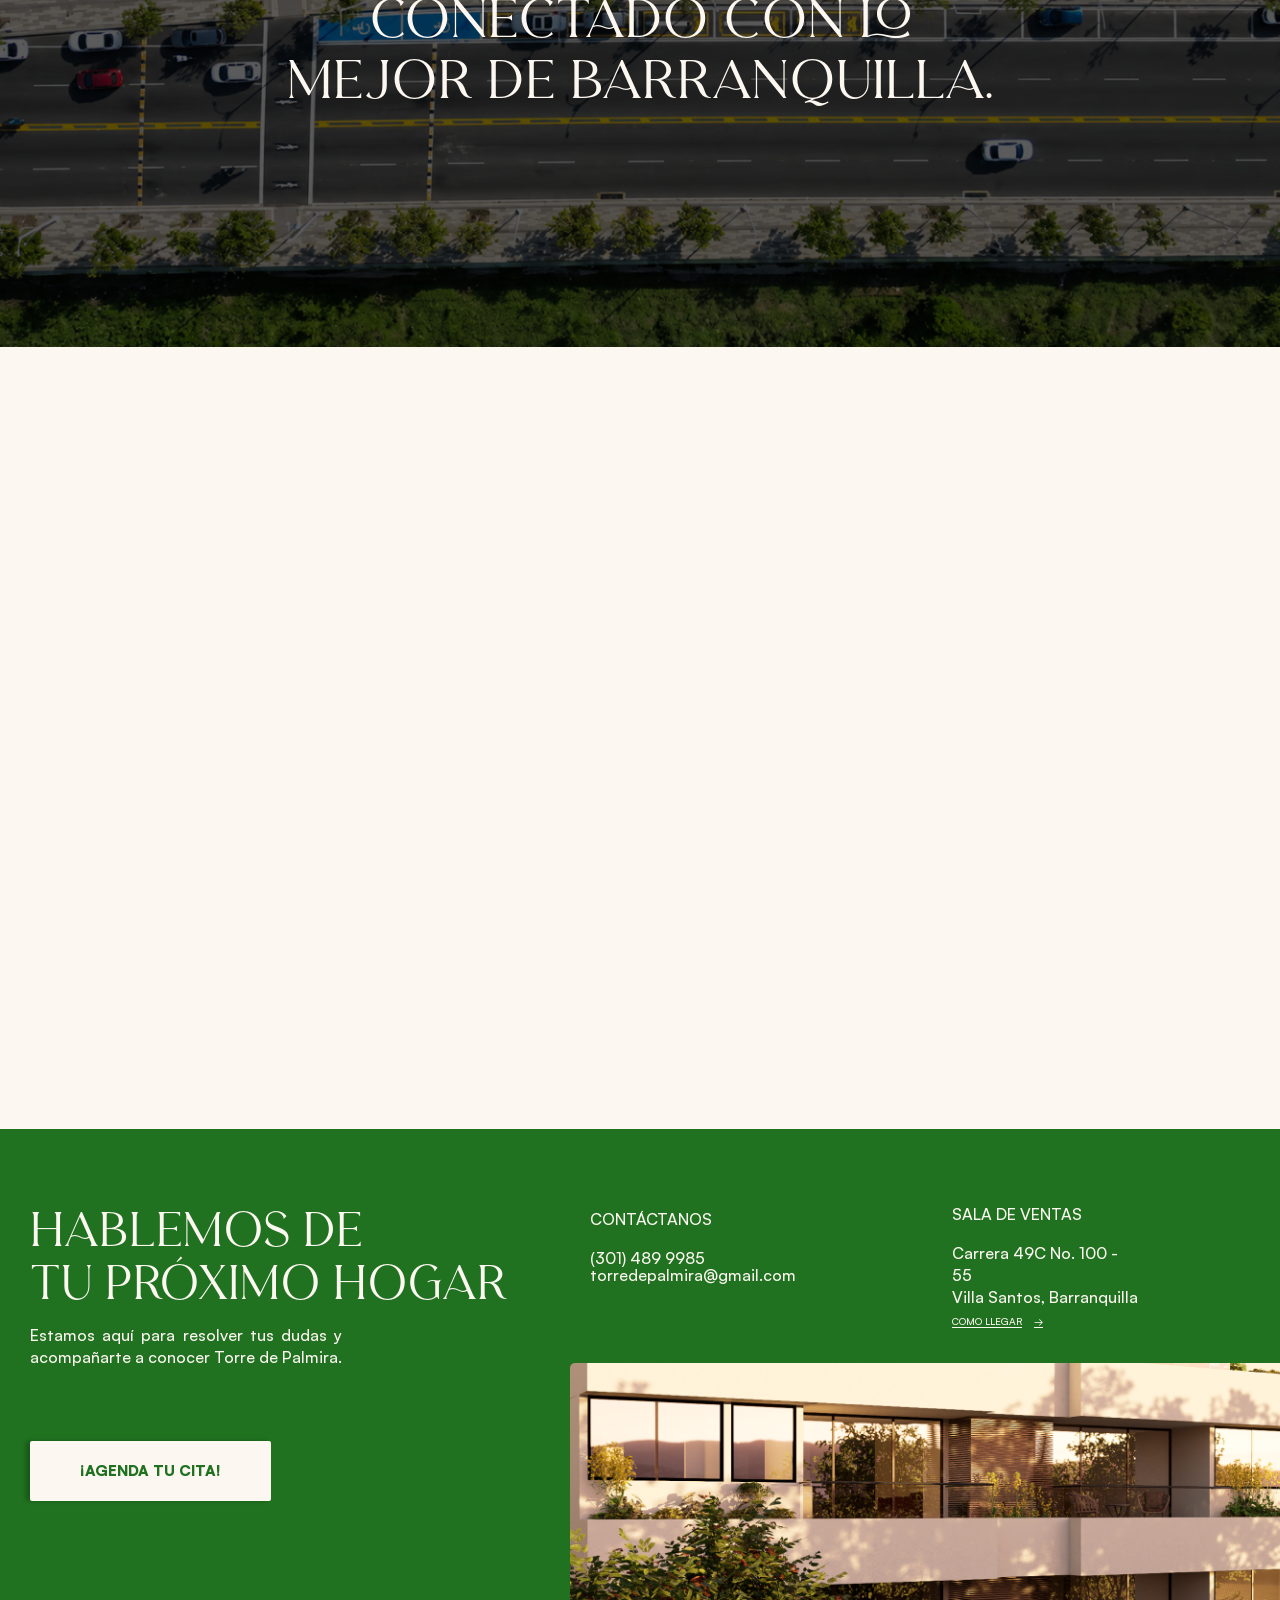
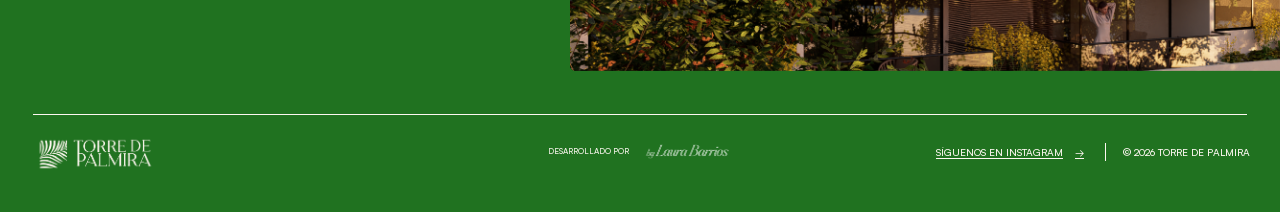
==== commit 8f17c2c4: "Add legal disclaimer for project images Added a legal disclaimer about images used in the project." ====
--- a/index.html
+++ b/index.html
@@ -537,7 +537,12 @@
 
       </div>
 
-    </div>
+  <!-- AVISO LEGAL SOBRE TODAS LAS IMÁGENES -->
+  <p class="hero7__disclaimer">
+    Las imágenes e ilustraciones del proyecto son de carácter referencial y pueden sufrir modificaciones durante el proceso de construcción sin previo aviso.
+  </p>
+
+</div>
 
     <button
       class="hero7__arrow hero7__arrow--next"
--- a/TDP.css
+++ b/TDP.css
@@ -975,8 +975,12 @@
 
 
 
-/* =========================
-   HERO 6
+/* ==========================================
+   HERO 6 - DESKTOP
+========================================== */
+
+/* =========================
+   CONTENEDOR GENERAL
 ========================= */
 
 .hero6 {
@@ -984,6 +988,9 @@
 
   width: 100%;
   height: 647px;
+
+  margin: 0;
+  padding: 0;
 
   background-image: url('./imgTDP/FOTO\ 4.png');
   background-size: cover;
@@ -995,7 +1002,7 @@
 
 
 /* =========================
-   HERO 6 - OVERLAY
+   OVERLAY OSCURO
 ========================= */
 
 .hero6__overlay {
@@ -1003,16 +1010,19 @@
 
   inset: 0;
 
+  width: 100%;
+  height: 100%;
+
   background: #000000;
-
   opacity: 0.2;
 
   z-index: 0;
-}
-
-
-/* =========================
-   HERO 6 - EYEBROW
+  pointer-events: none;
+}
+
+
+/* =========================
+   ZONAS COMUNES
 ========================= */
 
 .hero6__eyebrow {
@@ -1024,6 +1034,10 @@
   transform: translateX(-50%);
 
   width: 138px;
+  height: 22px;
+
+  margin: 0;
+  padding: 0;
 
   font-family: 'Satoshi', sans-serif;
   font-weight: 500;
@@ -1032,7 +1046,6 @@
   line-height: 22px;
 
   text-align: center;
-
   text-decoration: underline;
   text-underline-offset: 3px;
 
@@ -1045,7 +1058,7 @@
 
 
 /* =========================
-   HERO 6 - TÍTULO
+   TÍTULO PRINCIPAL
 ========================= */
 
 .hero6__title {
@@ -1057,6 +1070,11 @@
   transform: translateX(-50%);
 
   width: 725px;
+  max-width: calc(100% - 60px);
+  height: auto;
+
+  margin: 0;
+  padding: 0;
 
   font-family: 'Carentro', serif;
   font-weight: 400;
@@ -1067,6 +1085,40 @@
   text-align: center;
 
   color: #FCF7F0;
+
+  z-index: 1;
+}
+
+
+/* =========================
+   AVISO LEGAL INFERIOR
+========================= */
+
+.hero6__disclaimer {
+  position: absolute;
+
+  top: 597px;
+  left: 50%;
+
+  transform: translateX(-50%);
+
+  width: calc(100% - 60px);
+  max-width: 1380px;
+  height: auto;
+
+  margin: 0;
+  padding: 0;
+
+  font-family: 'Satoshi', sans-serif;
+  font-weight: 500;
+
+  font-size: 10px;
+  line-height: 14px;
+
+  text-align: center;
+
+  color: #FFFFFF;
+  opacity: 0.5;
 
   z-index: 1;
 }
@@ -3220,6 +3272,7 @@
 
     width: 100%;
     height: 250px;
+    min-height: 250px;
 
     margin: 0;
     padding: 0;
@@ -3249,7 +3302,6 @@
     opacity: 0.2;
 
     z-index: 0;
-
     pointer-events: none;
   }
 
@@ -3279,7 +3331,6 @@
     line-height: 14px;
 
     text-align: center;
-
     text-decoration: underline;
     text-underline-offset: 2px;
 
@@ -3319,6 +3370,40 @@
     text-align: center;
 
     color: #FCF7F0;
+
+    z-index: 1;
+  }
+
+
+  /* =========================
+     AVISO LEGAL INFERIOR
+  ========================= */
+
+  .hero6__disclaimer {
+    position: absolute;
+
+    top: 232px;
+    left: 50%;
+
+    transform: translateX(-50%);
+
+    width: 344px;
+    max-width: calc(100% - 30px);
+    height: auto;
+
+    margin: 0;
+    padding: 0;
+
+    font-family: 'Satoshi', sans-serif;
+    font-weight: 500;
+
+    font-size: 5px;
+    line-height: 7px;
+
+    text-align: center;
+
+    color: #FFFFFF;
+    opacity: 0.5;
 
     z-index: 1;
   }
